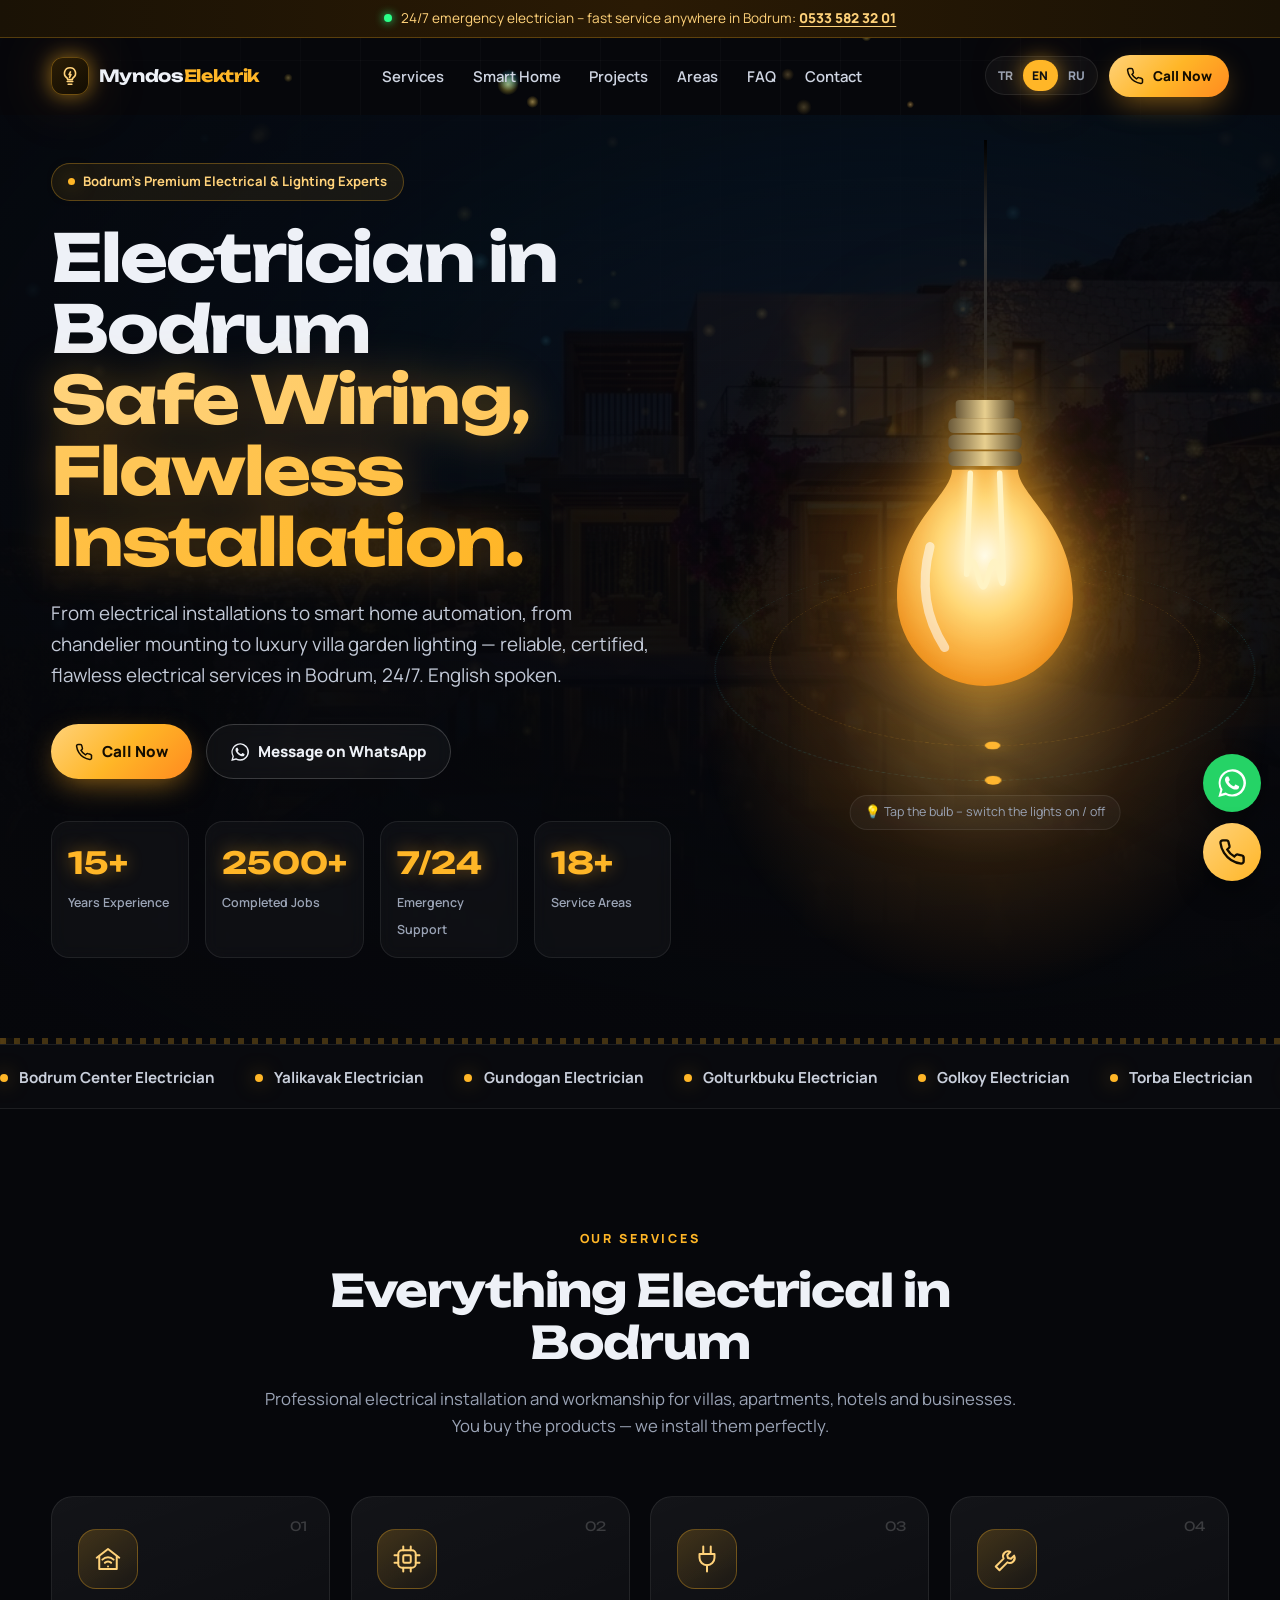
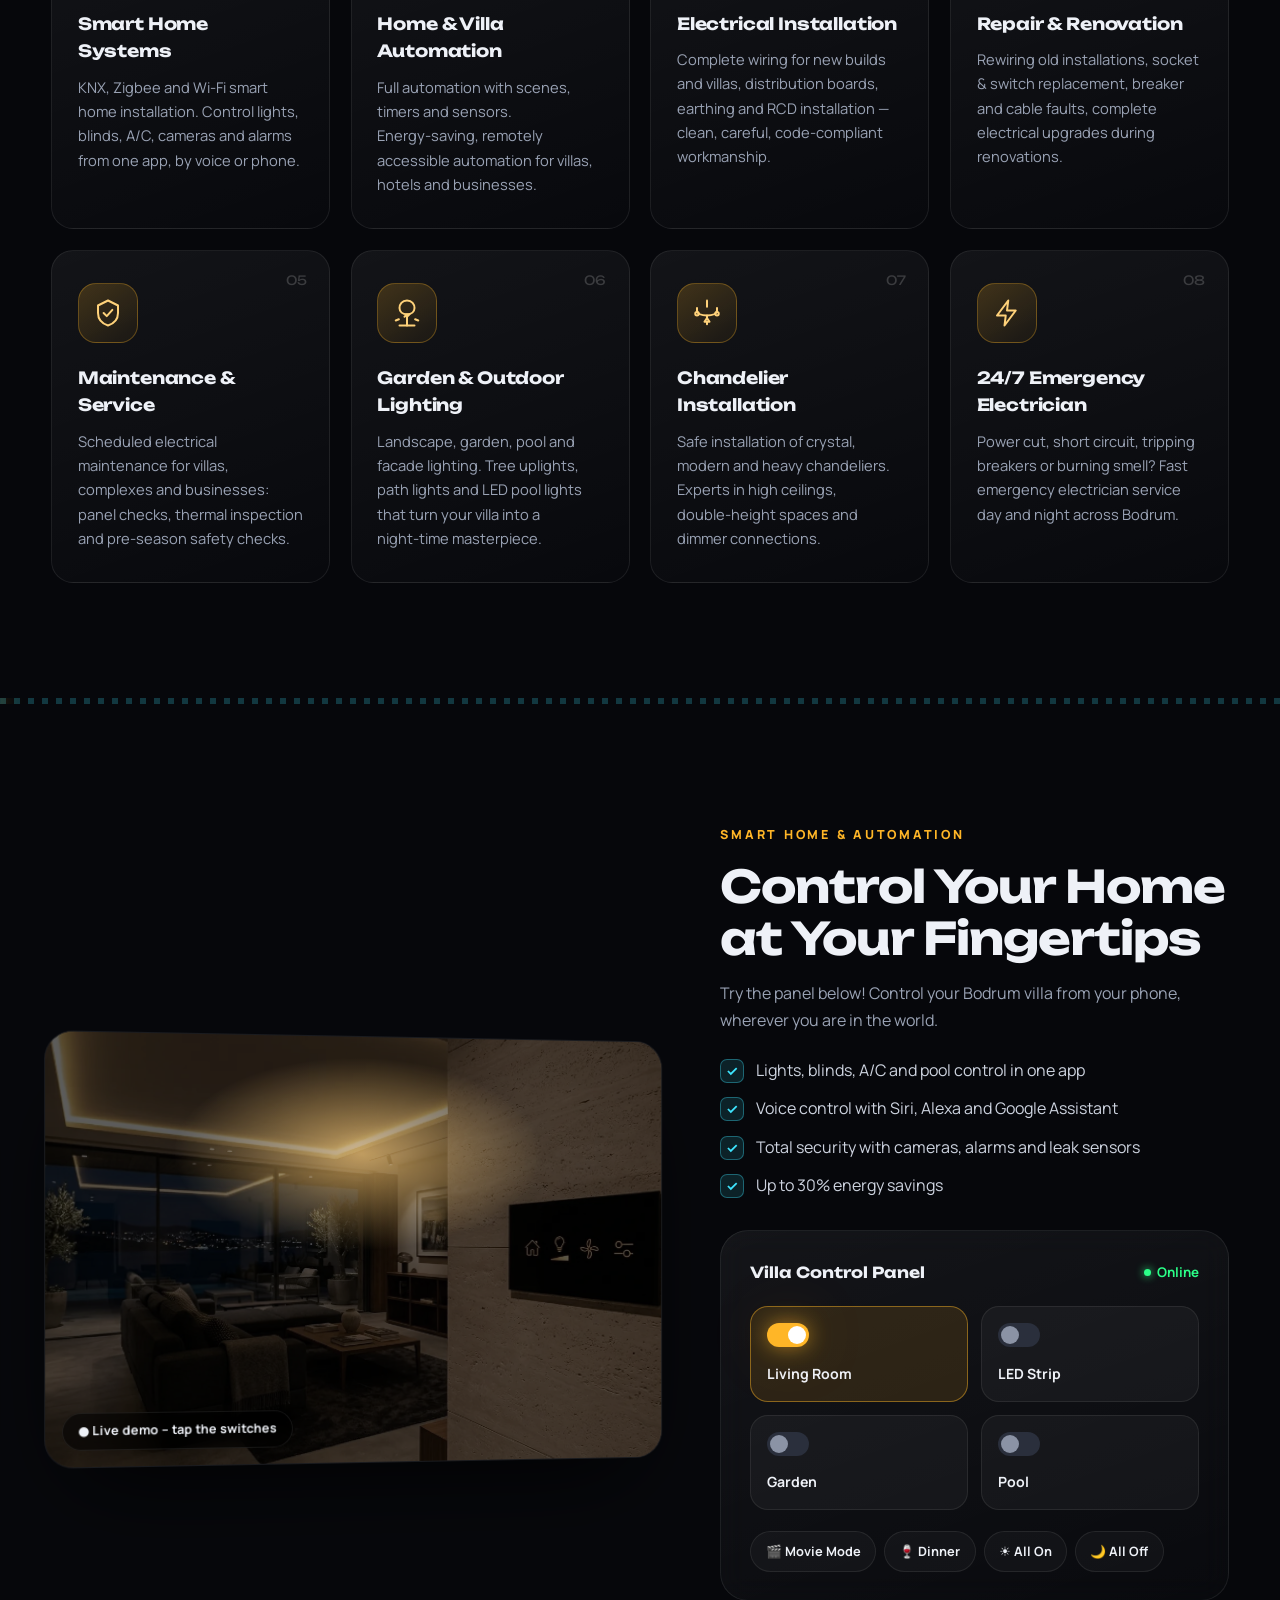
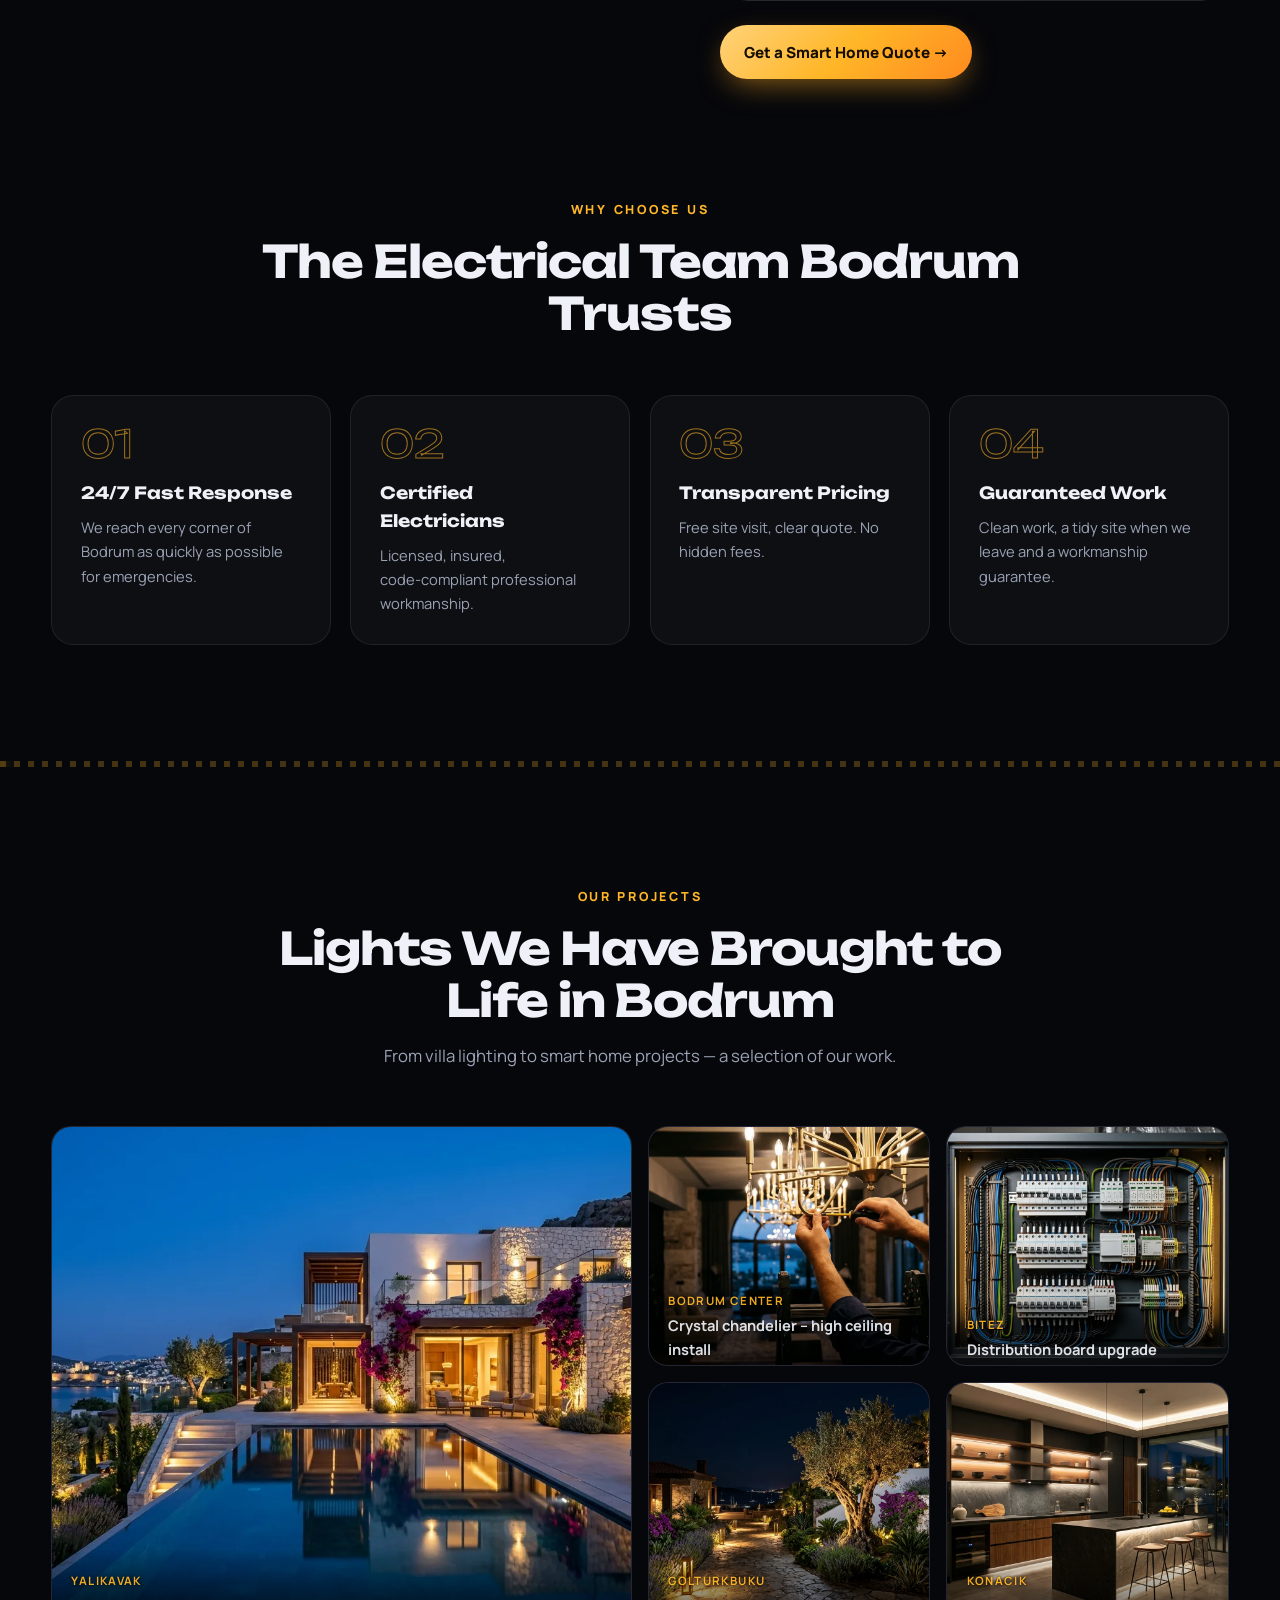
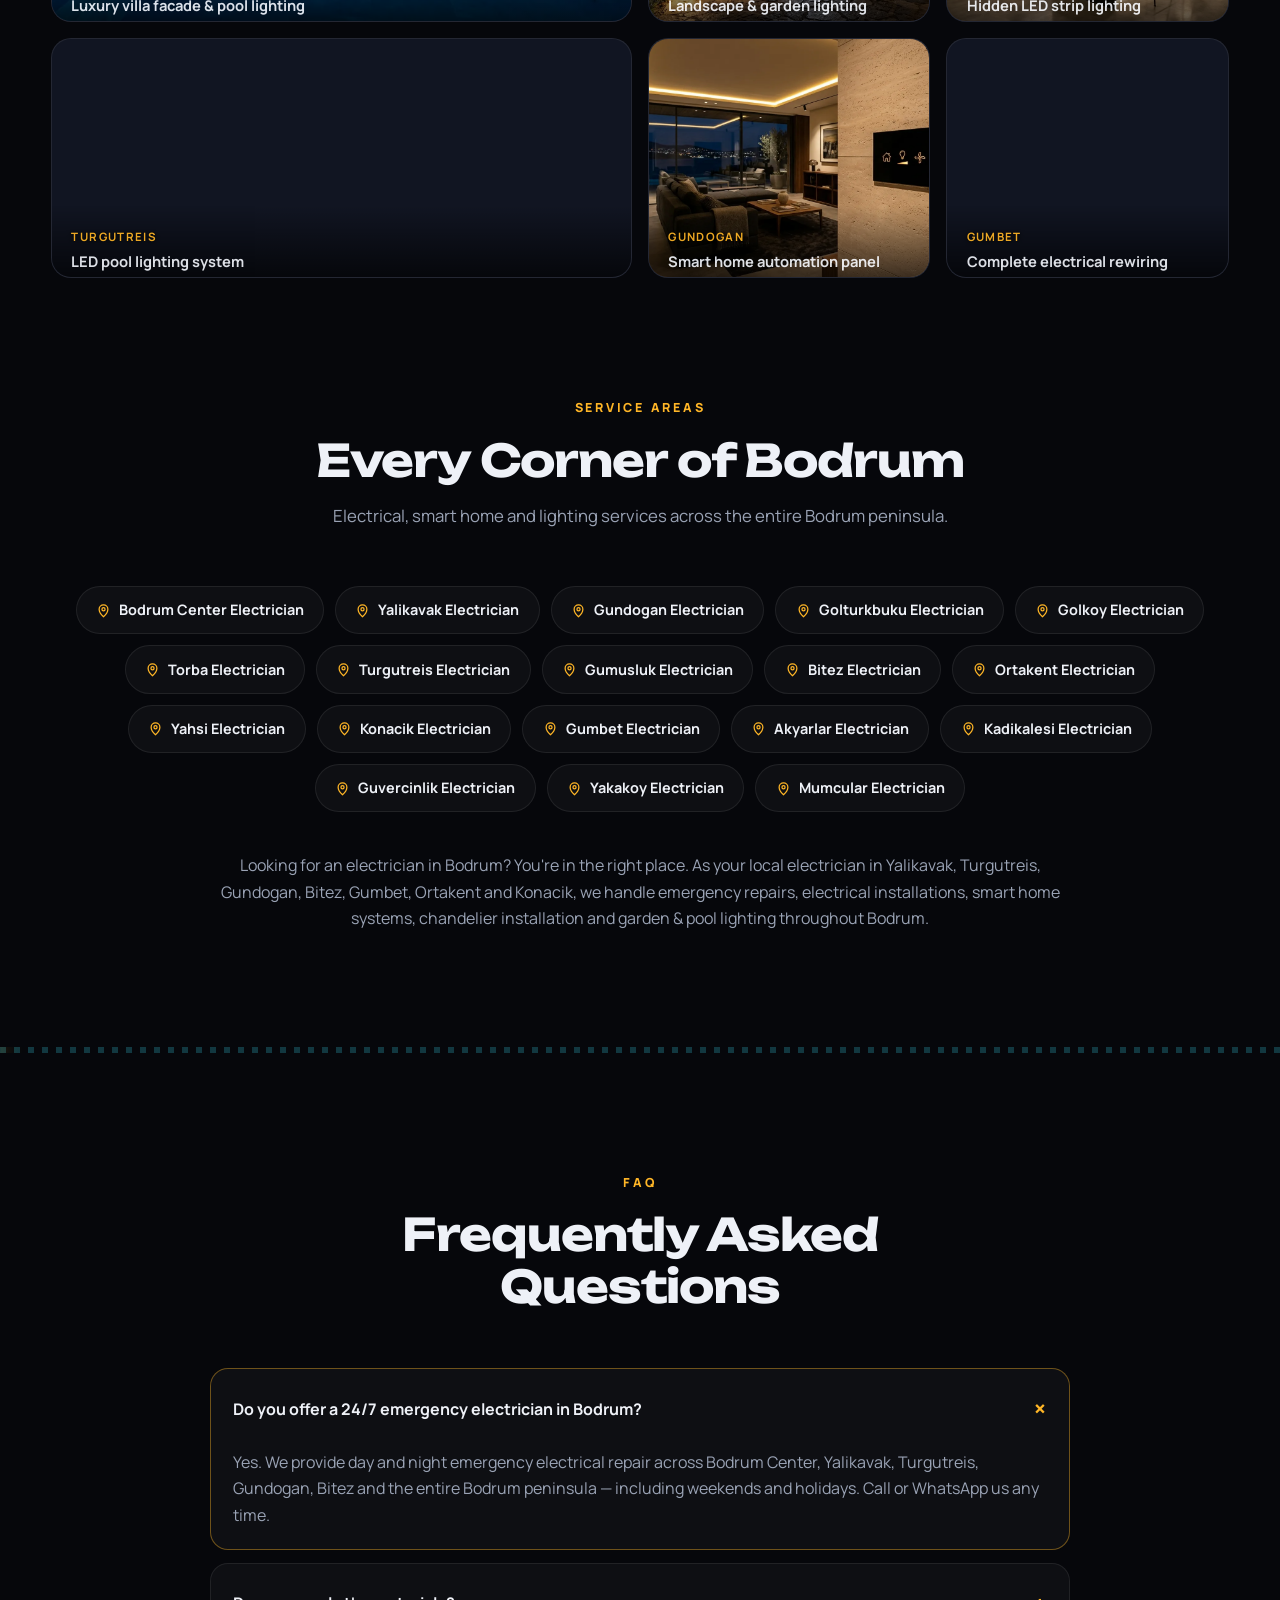
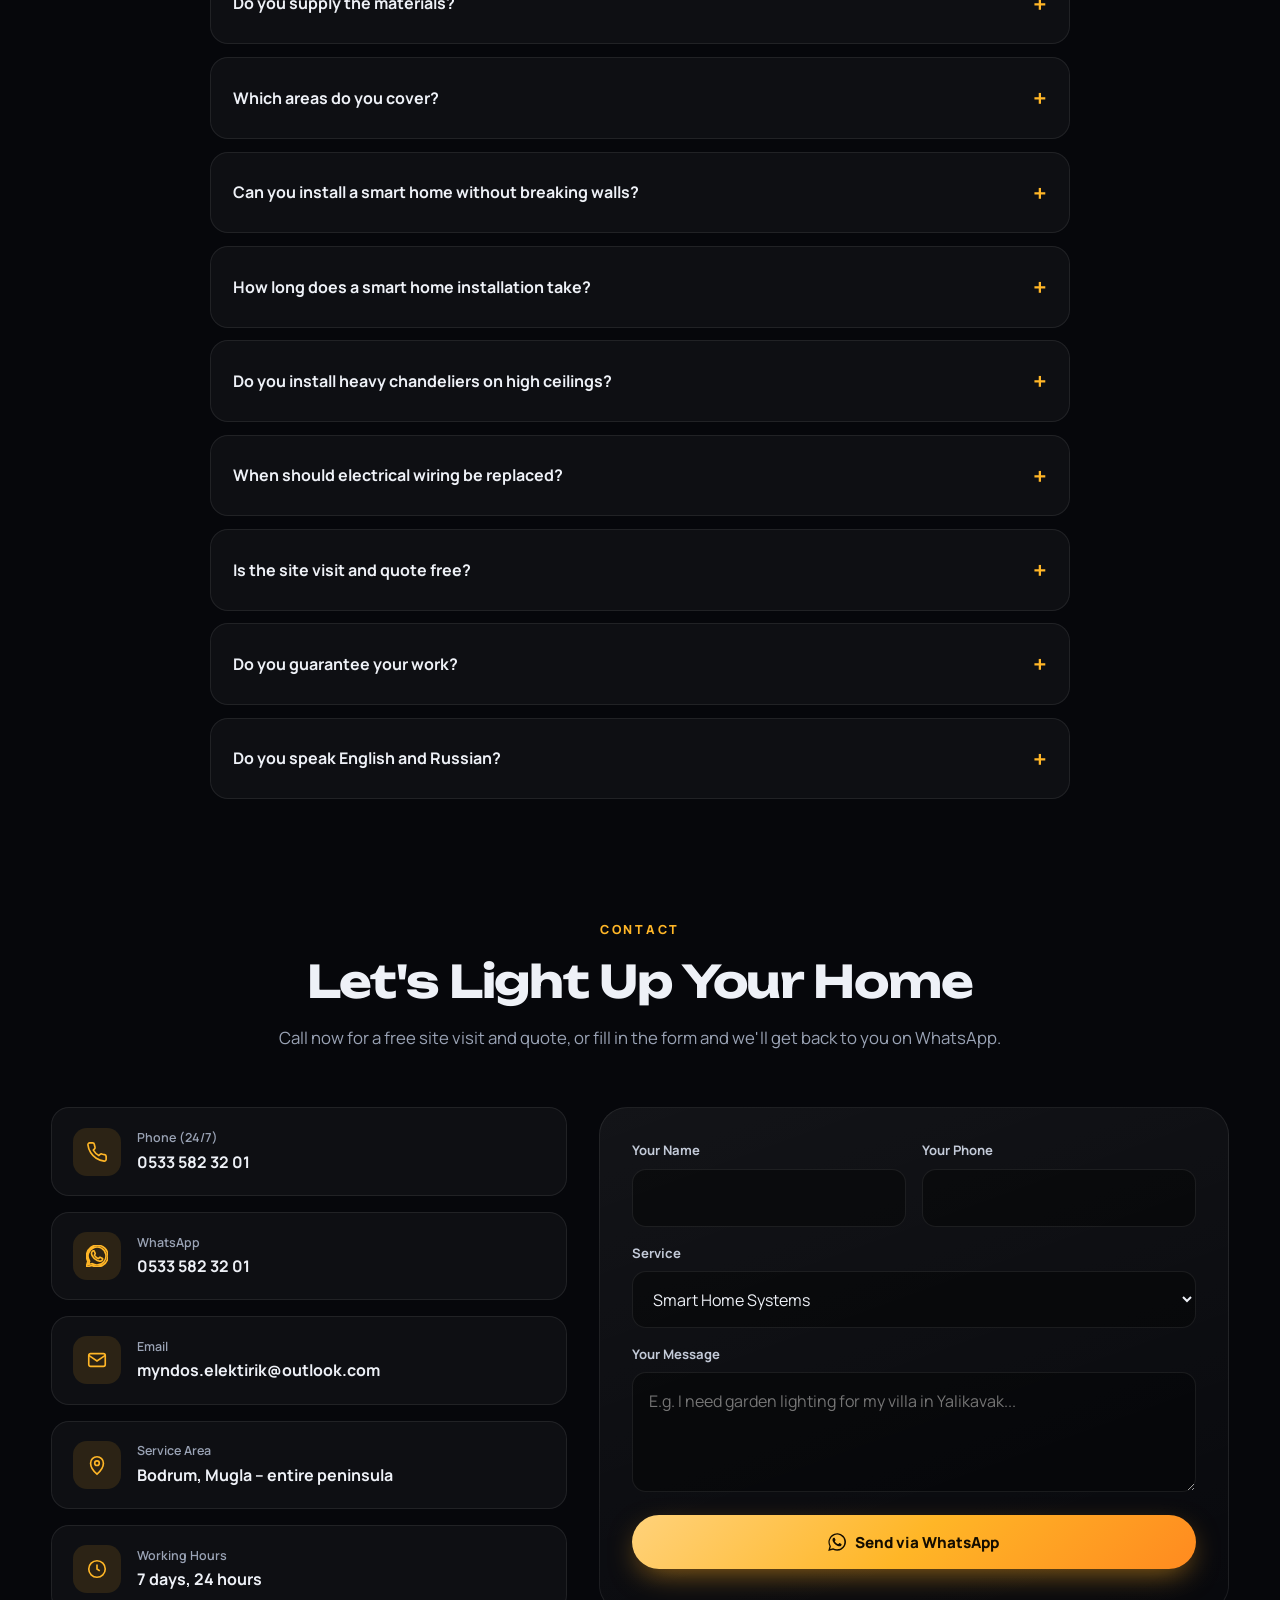
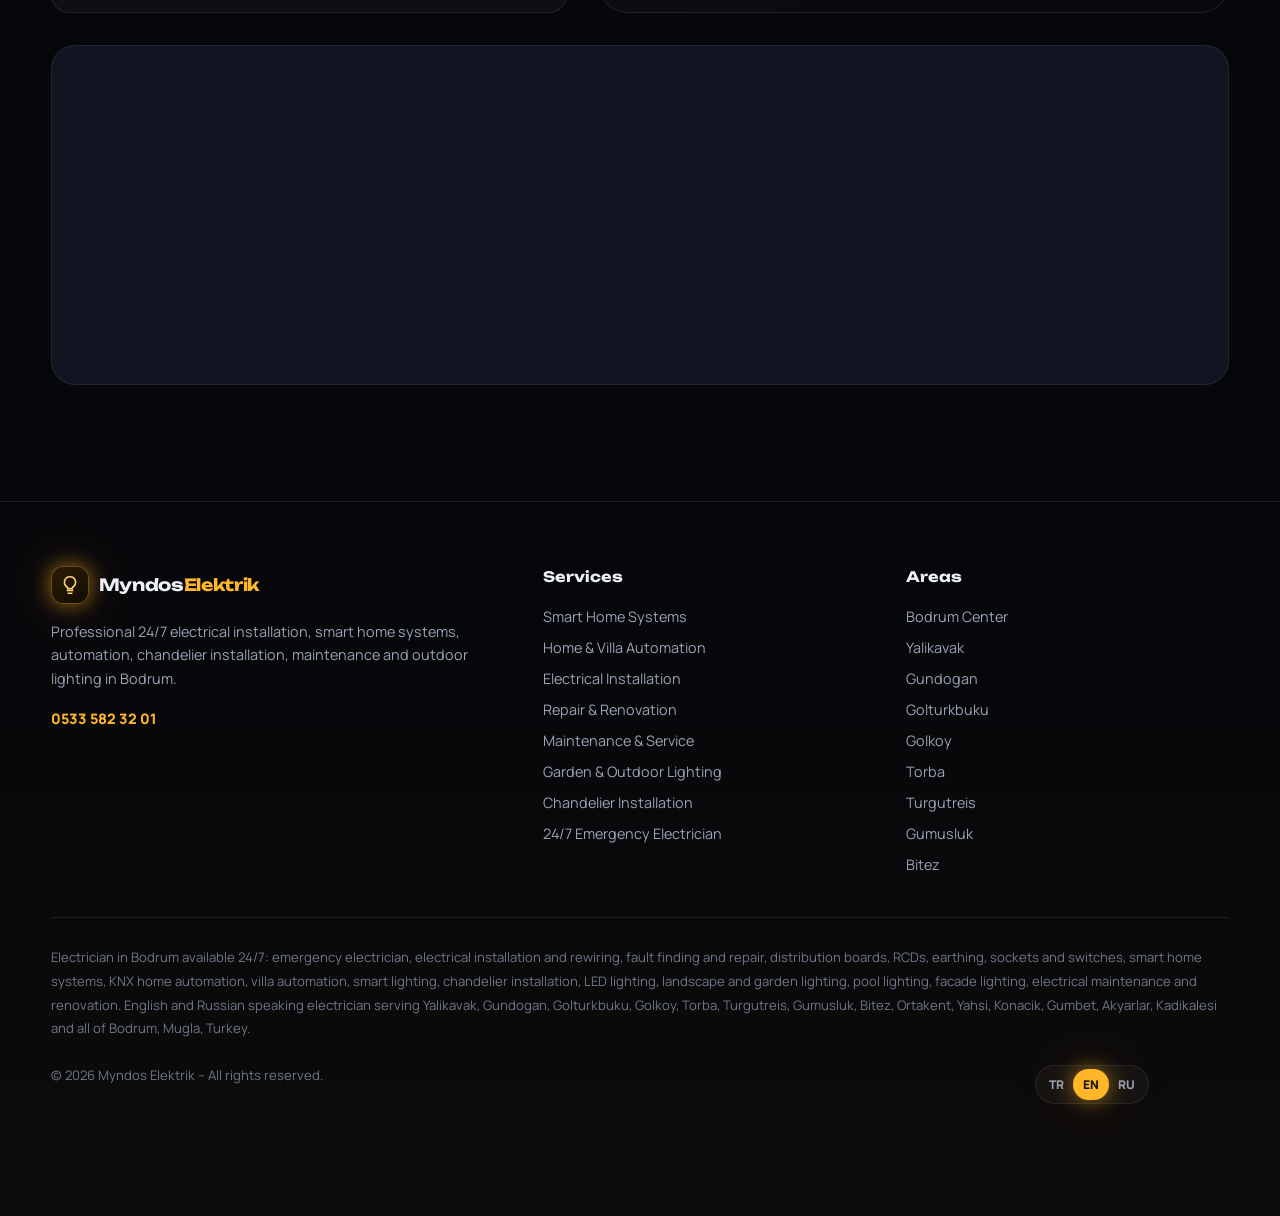
==== en/index.html @ 617b5981 "Add files via upload" ====
<!DOCTYPE html>
<html lang="en">
<head>
<meta charset="utf-8">
<meta name="viewport" content="width=device-width, initial-scale=1, viewport-fit=cover">
<title>Electrician in Bodrum | Myndos Elektrik – 24/7 Smart Home & Lighting</title>
<meta name="description" content="Myndos Elektrik – trusted electrician in Bodrum – 24/7 emergency repairs, electrical installation, smart home & automation, chandelier installation, garden and pool lighting. Yalikavak, Turgutreis, Gundogan & all Bodrum.">
<meta name="keywords" content="myndos elektrik, electrician bodrum, bodrum electrician, emergency electrician bodrum, 24/7 electrician bodrum, english speaking electrician bodrum, electrician yalikavak, electrician turgutreis, electrician gundogan, electrician bitez, electrician gumbet, electrician torba, electrician golturkbuku, smart home bodrum, home automation bodrum, villa automation turkey, KNX bodrum, chandelier installation bodrum, garden lighting bodrum, landscape lighting bodrum, pool lighting bodrum, led lighting bodrum, electrical installation bodrum, rewiring bodrum, electrical repair bodrum, villa electrician bodrum, electrician near me bodrum, electrician mugla turkey">
<meta name="author" content="Myndos Elektrik">
<meta name="robots" content="index, follow, max-image-preview:large, max-snippet:-1">
<link rel="canonical" href="https://myndoselektrik.pages.dev/en/">
<link rel="alternate" hreflang="tr" href="https://myndoselektrik.pages.dev/">
<link rel="alternate" hreflang="en" href="https://myndoselektrik.pages.dev/en/">
<link rel="alternate" hreflang="ru" href="https://myndoselektrik.pages.dev/ru/">
<link rel="alternate" hreflang="x-default" href="https://myndoselektrik.pages.dev/">
<!-- Local SEO -->
<meta name="geo.region" content="TR-48">
<meta name="geo.placename" content="Bodrum, Muğla">
<meta name="geo.position" content="37.0344;27.4305">
<meta name="ICBM" content="37.0344, 27.4305">
<!-- Open Graph / Social -->
<meta property="og:type" content="website">
<meta property="og:site_name" content="Myndos Elektrik">
<meta property="og:title" content="Electrician in Bodrum | Myndos Elektrik – 24/7 Smart Home & Lighting">
<meta property="og:description" content="Myndos Elektrik – trusted electrician in Bodrum – 24/7 emergency repairs, electrical installation, smart home & automation, chandelier installation, garden and pool lighting. Yalikavak, Turgutreis, Gundogan & all Bodrum.">
<meta property="og:url" content="https://myndoselektrik.pages.dev/en/">
<meta property="og:image" content="https://myndoselektrik.pages.dev/assets/img/og-image.jpg">
<meta property="og:image:width" content="1200">
<meta property="og:image:height" content="630">
<meta property="og:locale" content="en_GB">
<meta property="og:locale:alternate" content="tr_TR">
<meta property="og:locale:alternate" content="ru_RU">
<meta name="twitter:card" content="summary_large_image">
<meta name="twitter:title" content="Electrician in Bodrum | Myndos Elektrik – 24/7 Smart Home & Lighting">
<meta name="twitter:description" content="Myndos Elektrik – trusted electrician in Bodrum – 24/7 emergency repairs, electrical installation, smart home & automation, chandelier installation, garden and pool lighting. Yalikavak, Turgutreis, Gundogan & all Bodrum.">
<meta name="twitter:image" content="https://myndoselektrik.pages.dev/assets/img/og-image.jpg">
<!-- App / icons -->
<meta name="theme-color" content="#06070b">
<link rel="icon" href="../assets/img/favicon.svg" type="image/svg+xml">
<link rel="apple-touch-icon" href="../assets/img/favicon.svg">
<link rel="manifest" href="../site.webmanifest">
<!-- Performance -->
<link rel="preconnect" href="https://fonts.googleapis.com">
<link rel="preconnect" href="https://fonts.gstatic.com" crossorigin>
<link rel="preload" as="image" href="../assets/img/hero.webp" type="image/webp" fetchpriority="high">
<link href="https://fonts.googleapis.com/css2?family=Manrope:wght@400;500;600;700;800&family=Unbounded:wght@500;700&display=swap&subset=cyrillic,latin-ext" rel="stylesheet">
<link rel="stylesheet" href="../assets/css/style.css">
<script type="application/ld+json">{"@context": "https://schema.org", "@type": "Electrician", "@id": "https://myndoselektrik.pages.dev/#business", "name": "Myndos Elektrik", "description": "Myndos Elektrik – trusted electrician in Bodrum – 24/7 emergency repairs, electrical installation, smart home & automation, chandelier installation, garden and pool lighting. Yalikavak, Turgutreis, Gundogan & all Bodrum.", "url": "https://myndoselektrik.pages.dev/en/", "telephone": "+905335823201", "email": "myndos.elektirik@outlook.com", "image": ["https://myndoselektrik.pages.dev/assets/img/hero.jpg", "https://myndoselektrik.pages.dev/assets/img/chandelier.jpg", "https://myndoselektrik.pages.dev/assets/img/electrical-panel.jpg", "https://myndoselektrik.pages.dev/assets/img/garden-lighting.jpg"], "logo": "https://myndoselektrik.pages.dev/assets/img/favicon.svg", "priceRange": "₺₺", "address": {"@type": "PostalAddress", "addressLocality": "Bodrum", "addressRegion": "Muğla", "postalCode": "48400", "addressCountry": "TR"}, "geo": {"@type": "GeoCoordinates", "latitude": 37.0344, "longitude": 27.4305}, "areaServed": [{"@type": "Place", "name": "Bodrum Merkez, Bodrum"}, {"@type": "Place", "name": "Yalıkavak, Bodrum"}, {"@type": "Place", "name": "Gündoğan, Bodrum"}, {"@type": "Place", "name": "Göltürkbükü, Bodrum"}, {"@type": "Place", "name": "Gölköy, Bodrum"}, {"@type": "Place", "name": "Torba, Bodrum"}, {"@type": "Place", "name": "Turgutreis, Bodrum"}, {"@type": "Place", "name": "Gümüşlük, Bodrum"}, {"@type": "Place", "name": "Bitez, Bodrum"}, {"@type": "Place", "name": "Ortakent, Bodrum"}, {"@type": "Place", "name": "Yahşi, Bodrum"}, {"@type": "Place", "name": "Konacık, Bodrum"}, {"@type": "Place", "name": "Gümbet, Bodrum"}, {"@type": "Place", "name": "Akyarlar, Bodrum"}, {"@type": "Place", "name": "Kadıkalesi, Bodrum"}, {"@type": "Place", "name": "Güvercinlik, Bodrum"}, {"@type": "Place", "name": "Yakaköy, Bodrum"}, {"@type": "Place", "name": "Mumcular, Bodrum"}], "openingHoursSpecification": [{"@type": "OpeningHoursSpecification", "dayOfWeek": ["Monday", "Tuesday", "Wednesday", "Thursday", "Friday", "Saturday", "Sunday"], "opens": "00:00", "closes": "23:59"}], "knowsLanguage": ["tr", "en", "ru"], "hasOfferCatalog": {"@type": "OfferCatalog", "name": "Our Services", "itemListElement": [{"@type": "Offer", "itemOffered": {"@type": "Service", "name": "Smart Home Systems", "description": "KNX, Zigbee and Wi‑Fi smart home installation. Control lights, blinds, A/C, cameras and alarms from one app, by voice or phone.", "areaServed": "Bodrum"}}, {"@type": "Offer", "itemOffered": {"@type": "Service", "name": "Home & Villa Automation", "description": "Full automation with scenes, timers and sensors. Energy‑saving, remotely accessible automation for villas, hotels and businesses.", "areaServed": "Bodrum"}}, {"@type": "Offer", "itemOffered": {"@type": "Service", "name": "Electrical Installation", "description": "Complete wiring for new builds and villas, distribution boards, earthing and RCD installation — clean, careful, code‑compliant workmanship.", "areaServed": "Bodrum"}}, {"@type": "Offer", "itemOffered": {"@type": "Service", "name": "Repair & Renovation", "description": "Rewiring old installations, socket & switch replacement, breaker and cable faults, complete electrical upgrades during renovations.", "areaServed": "Bodrum"}}, {"@type": "Offer", "itemOffered": {"@type": "Service", "name": "Maintenance & Service", "description": "Scheduled electrical maintenance for villas, complexes and businesses: panel checks, thermal inspection and pre‑season safety checks.", "areaServed": "Bodrum"}}, {"@type": "Offer", "itemOffered": {"@type": "Service", "name": "Garden & Outdoor Lighting", "description": "Landscape, garden, pool and facade lighting. Tree uplights, path lights and LED pool lights that turn your villa into a night‑time masterpiece.", "areaServed": "Bodrum"}}, {"@type": "Offer", "itemOffered": {"@type": "Service", "name": "Chandelier Installation", "description": "Safe installation of crystal, modern and heavy chandeliers. Experts in high ceilings, double‑height spaces and dimmer connections.", "areaServed": "Bodrum"}}, {"@type": "Offer", "itemOffered": {"@type": "Service", "name": "24/7 Emergency Electrician", "description": "Power cut, short circuit, tripping breakers or burning smell? Fast emergency electrician service day and night across Bodrum.", "areaServed": "Bodrum"}}]}, "sameAs": ["https://www.instagram.com/", "https://maps.google.com/?q=Bodrum"]}</script>
<script type="application/ld+json">{"@context": "https://schema.org", "@type": "FAQPage", "mainEntity": [{"@type": "Question", "name": "Do you offer a 24/7 emergency electrician in Bodrum?", "acceptedAnswer": {"@type": "Answer", "text": "Yes. We provide day and night emergency electrical repair across Bodrum Center, Yalikavak, Turgutreis, Gundogan, Bitez and the entire Bodrum peninsula — including weekends and holidays. Call or WhatsApp us any time."}}, {"@type": "Question", "name": "Do you supply the materials?", "acceptedAnswer": {"@type": "Answer", "text": "No, we don't sell materials. You purchase the products (chandeliers, fixtures, smart home devices etc.) and we take care of the installation and wiring. We're happy to advise you for free on what to buy beforehand."}}, {"@type": "Question", "name": "Which areas do you cover?", "acceptedAnswer": {"@type": "Answer", "text": "We cover all of Bodrum including Bodrum Center, Yalikavak, Gundogan, Golturkbuku, Golkoy, Torba, Turgutreis, Gumusluk, Bitez, Ortakent, Yahsi, Konacik, Gumbet, Akyarlar, Kadikalesi, Guvercinlik, Yakakoy and Mumcular."}}, {"@type": "Question", "name": "Can you install a smart home without breaking walls?", "acceptedAnswer": {"@type": "Answer", "text": "Yes. Using wireless (Zigbee / Wi‑Fi) smart switches, sockets, blind motors and sensors we upgrade your home without touching the existing wiring. For new builds we recommend a wired KNX system."}}, {"@type": "Question", "name": "How long does a smart home installation take?", "acceptedAnswer": {"@type": "Answer", "text": "A wireless smart home setup for an apartment usually takes 1 day. Comprehensive villa automation projects are installed within 2–7 days."}}, {"@type": "Question", "name": "Do you install heavy chandeliers on high ceilings?", "acceptedAnswer": {"@type": "Answer", "text": "Yes. We safely mount crystal and heavy chandeliers with proper anchoring — using scaffolding when needed — up to 6–8 metres high, including dimmer and smart control connections."}}, {"@type": "Question", "name": "When should electrical wiring be replaced?", "acceptedAnswer": {"@type": "Answer", "text": "If breakers trip often, sockets get hot or smell burnt, the wiring is older than 20 years, or there is no RCD (residual current device), your installation should be inspected and renewed."}}, {"@type": "Question", "name": "Is the site visit and quote free?", "acceptedAnswer": {"@type": "Answer", "text": "Site visits and quotes are free for projects within Bodrum. For emergency repairs, the price is clearly stated before any work begins."}}, {"@type": "Question", "name": "Do you guarantee your work?", "acceptedAnswer": {"@type": "Answer", "text": "Yes. All our installation work and workmanship is guaranteed. We also offer after‑installation support and maintenance contracts."}}, {"@type": "Question", "name": "Do you speak English and Russian?", "acceptedAnswer": {"@type": "Answer", "text": "Yes. We work with many international villa owners and property managers in Bodrum and communicate in English and Russian, with quotes and invoices in your preferred language."}}]}</script>
<script type="application/ld+json">{"@context": "https://schema.org", "@type": "WebSite", "name": "Myndos Elektrik", "url": "https://myndoselektrik.pages.dev/en/", "inLanguage": "en"}</script>
</head>
<body>
<div id="loader" aria-hidden="true"><div class="loader-bulb"></div></div>
<canvas id="sparks" aria-hidden="true"></canvas>
<div class="bg-grid" aria-hidden="true"></div>

<div class="topbar"><div class="container"><i class="dot"></i><span>24/7 emergency electrician – fast service anywhere in Bodrum: <a href="tel:+905335823201">0533 582 32 01</a></span></div></div>

<header class="header">
  <nav class="container nav" aria-label="Main">
    <a href="#top" class="logo" aria-label="Myndos Elektrik">
      <span class="logo-icon"><svg viewBox="0 0 24 24" fill="none" stroke="#ffd27a" stroke-width="1.8" stroke-linecap="round" stroke-linejoin="round"><path d="M9 18h6M10 21h4"/><path d="M12 3a6 6 0 00-3.5 10.9c.6.5 1 1.2 1 2.1h5c0-.9.4-1.6 1-2.1A6 6 0 0012 3z"/><path d="M12.5 7.5L11 10.5h2l-1.5 3"/></svg></span>
      <span>Myndos<b>Elektrik</b></span>
    </a>
    <ul class="menu">
      <li><a href="#services">Services</a></li>
      <li><a href="#smart">Smart Home</a></li>
      <li><a href="#projects">Projects</a></li>
      <li><a href="#areas">Areas</a></li>
      <li><a href="#faq">FAQ</a></li>
      <li><a href="#contact">Contact</a></li>
    </ul>
    <div class="nav-right">
      <div class="lang" role="navigation" aria-label="Language"><a href="../" hreflang="tr" lang="tr" data-full="Türkçe">TR</a><a href="../en/" hreflang="en" lang="en" data-full="English" class=active aria-current=page>EN</a><a href="../ru/" hreflang="ru" lang="ru" data-full="Русский">RU</a></div>
      <a href="tel:+905335823201" class="btn btn-primary btn-sm nav-call"><svg viewBox="0 0 24 24" fill="none" stroke="currentColor" stroke-width="2" aria-hidden="true"><path d="M22 16.9v3a2 2 0 01-2.2 2 19.8 19.8 0 01-8.6-3.1 19.5 19.5 0 01-6-6A19.8 19.8 0 012.1 4.2 2 2 0 014.1 2h3a2 2 0 012 1.7c.1 1 .4 1.9.7 2.8a2 2 0 01-.5 2.1L8 9.9a16 16 0 006 6l1.3-1.3a2 2 0 012.1-.4c.9.3 1.8.6 2.8.7a2 2 0 011.7 2z"/></svg>Call Now</a>
      <button class="burger" aria-label="Menu" aria-expanded="false"><span></span><span></span><span></span></button>
    </div>
  </nav>
</header>

<main id="top">
  <!-- HERO -->
  <section class="hero">
    <div class="hero-bg"><picture><source srcset="../assets/img/hero.webp" type="image/webp"><img src="../assets/img/hero.jpg" alt="" fetchpriority="high" width="1376" height="768"></picture></div>
    <div class="container hero-grid">
      <div>
        <span class="badge"><i></i>Bodrum's Premium Electrical & Lighting Experts</span>
        <h1>Electrician in Bodrum<br><span class="glow-text">Safe Wiring, Flawless Installation.</span></h1>
        <p class="lead">From electrical installations to smart home automation, from chandelier mounting to luxury villa garden lighting — reliable, certified, flawless electrical services in Bodrum, 24/7. English spoken.</p>
        <div class="hero-cta">
          <a href="tel:+905335823201" class="btn btn-primary"><svg viewBox="0 0 24 24" fill="none" stroke="currentColor" stroke-width="2" aria-hidden="true"><path d="M22 16.9v3a2 2 0 01-2.2 2 19.8 19.8 0 01-8.6-3.1 19.5 19.5 0 01-6-6A19.8 19.8 0 012.1 4.2 2 2 0 014.1 2h3a2 2 0 012 1.7c.1 1 .4 1.9.7 2.8a2 2 0 01-.5 2.1L8 9.9a16 16 0 006 6l1.3-1.3a2 2 0 012.1-.4c.9.3 1.8.6 2.8.7a2 2 0 011.7 2z"/></svg>Call Now</a>
          <a href="https://wa.me/905335823201?text=Hello%2C%20I%20would%20like%20to%20use%20your%20electrical%20services.%20Could%20you%20give%20me%20some%20information%3F" target="_blank" rel="noopener" class="btn btn-ghost"><svg viewBox="0 0 24 24" fill="currentColor" aria-hidden="true"><path d="M17.5 14.4c-.3-.1-1.8-.9-2-1-.3-.1-.5-.1-.7.1-.2.3-.8 1-.9 1.2-.2.2-.3.2-.6.1-.3-.1-1.3-.5-2.4-1.5-.9-.8-1.5-1.8-1.7-2.1-.2-.3 0-.5.1-.6l.4-.5c.2-.2.2-.3.3-.5.1-.2 0-.4 0-.5l-.9-2.2c-.2-.6-.5-.5-.7-.5h-.6c-.2 0-.5.1-.8.4-.3.3-1 1-1 2.5s1.1 2.9 1.2 3.1c.1.2 2.1 3.2 5.1 4.5.7.3 1.3.5 1.7.6.7.2 1.4.2 1.9.1.6-.1 1.8-.7 2-1.4.2-.7.2-1.3.2-1.4-.1-.1-.3-.2-.6-.3zM12 21.8c-1.8 0-3.5-.5-5-1.4l-.4-.2-3.7 1 1-3.6-.2-.4A9.8 9.8 0 1112 21.8zM20.5 3.5A11.8 11.8 0 002 17.7L.3 24l6.4-1.7A11.8 11.8 0 0024 12c0-3.2-1.2-6.2-3.5-8.5z"/></svg>Message on WhatsApp</a>
        </div>
        <div class="stats reveal">
          <div class="stat"><strong data-count="15" data-suffix="+">0</strong><span>Years Experience</span></div>
          <div class="stat"><strong data-count="2500" data-suffix="+">0</strong><span>Completed Jobs</span></div>
          <div class="stat"><strong>7/24</strong><span>Emergency Support</span></div>
          <div class="stat"><strong data-count="18" data-suffix="+">0</strong><span>Service Areas</span></div>
        </div>
      </div>
      <div class="bulb-stage" aria-hidden="false">
        <div class="orbit"></div><div class="orbit o2"></div>
        <div class="bulb-halo"></div>
        <div class="bulb-swing" role="button" tabindex="0" aria-label="Tap the bulb – switch the lights on / off">
          <div class="cord"></div>
          <svg class="bulb-svg" viewBox="0 0 120 190" aria-hidden="true">
            <defs>
              <radialGradient id="glassGrad" cx="50%" cy="40%" r="60%">
                <stop offset="0%" stop-color="#fffbe8"/><stop offset="45%" stop-color="#ffd877"/><stop offset="100%" stop-color="#ff9a1f" stop-opacity=".85"/>
              </radialGradient>
              <linearGradient id="capGrad" x1="0" x2="1"><stop offset="0" stop-color="#6b5a3a"/><stop offset=".5" stop-color="#e8cf8f"/><stop offset="1" stop-color="#5a4a2c"/></linearGradient>
              <filter id="fglow" x="-50%" y="-50%" width="200%" height="200%"><feGaussianBlur stdDeviation="2.5" result="b"/><feMerge><feMergeNode in="b"/><feMergeNode in="SourceGraphic"/></feMerge></filter>
            </defs>
            <rect x="44" y="0" width="32" height="10" rx="2" fill="url(#capGrad)"/>
            <rect x="40" y="10" width="40" height="8" rx="3" fill="url(#capGrad)"/>
            <rect x="40" y="19" width="40" height="8" rx="3" fill="url(#capGrad)"/>
            <rect x="40" y="28" width="40" height="8" rx="3" fill="url(#capGrad)"/>
            <path class="bulb-glass" d="M42 38 h36 c0 14 30 30 30 70 a48 48 0 01-96 0 c0-40 30-56 30-70z"/>
            <path d="M30 80 q-8 30 8 55" stroke="#fff" stroke-opacity=".55" stroke-width="5" fill="none" stroke-linecap="round"/>
            <path class="filament" d="M52 40 L50 95 M68 40 L70 95 M50 95 q3 -14 6 0 q3 14 6 0 q3 -14 6 0 q2 10 2 0"/>
          </svg>
        </div>
        <div class="bulb-hint">💡 Tap the bulb – switch the lights on / off</div>
      </div>
    </div>
  </section>

  <div class="led-strip" aria-hidden="true"></div>
  <div class="ticker" aria-label="Service Areas"><div class="ticker-track"><span>Bodrum Center Electrician</span><span>Yalikavak Electrician</span><span>Gundogan Electrician</span><span>Golturkbuku Electrician</span><span>Golkoy Electrician</span><span>Torba Electrician</span><span>Turgutreis Electrician</span><span>Gumusluk Electrician</span><span>Bitez Electrician</span><span>Ortakent Electrician</span><span>Yahsi Electrician</span><span>Konacik Electrician</span><span>Gumbet Electrician</span><span>Akyarlar Electrician</span><span>Kadikalesi Electrician</span><span>Guvercinlik Electrician</span><span>Yakakoy Electrician</span><span>Mumcular Electrician</span><span aria-hidden="true">Bodrum Center Electrician</span><span aria-hidden="true">Yalikavak Electrician</span><span aria-hidden="true">Gundogan Electrician</span><span aria-hidden="true">Golturkbuku Electrician</span><span aria-hidden="true">Golkoy Electrician</span><span aria-hidden="true">Torba Electrician</span><span aria-hidden="true">Turgutreis Electrician</span><span aria-hidden="true">Gumusluk Electrician</span><span aria-hidden="true">Bitez Electrician</span><span aria-hidden="true">Ortakent Electrician</span><span aria-hidden="true">Yahsi Electrician</span><span aria-hidden="true">Konacik Electrician</span><span aria-hidden="true">Gumbet Electrician</span><span aria-hidden="true">Akyarlar Electrician</span><span aria-hidden="true">Kadikalesi Electrician</span><span aria-hidden="true">Guvercinlik Electrician</span><span aria-hidden="true">Yakakoy Electrician</span><span aria-hidden="true">Mumcular Electrician</span></div></div>

  <!-- SERVICES -->
  <section id="services">
    <div class="container">
      <div class="sec-head reveal">
        <span class="kicker">Our Services</span>
        <h2>Everything Electrical in Bodrum</h2>
        <p>Professional electrical installation and workmanship for villas, apartments, hotels and businesses. You buy the products — we install them perfectly.</p>
      </div>
      <div class="services"><article class="card tilt reveal d0"><span class="num">01</span><div class="ico"><svg viewBox="0 0 24 24" aria-hidden="true"><path d="M3 11l9-7 9 7"/><path d="M5 10v10h14V10"/><path d="M9.5 15a3.5 3.5 0 015 0"/><path d="M7.5 12.5a6.5 6.5 0 019 0"/><path d="M12 18h.01"/></svg></div><h3>Smart Home Systems</h3><p>KNX, Zigbee and Wi‑Fi smart home installation. Control lights, blinds, A/C, cameras and alarms from one app, by voice or phone.</p></article><article class="card tilt reveal d1"><span class="num">02</span><div class="ico"><svg viewBox="0 0 24 24" aria-hidden="true"><rect x="5" y="5" width="14" height="14" rx="3"/><rect x="9" y="9" width="6" height="6" rx="1"/><path d="M9 2v3M15 2v3M9 19v3M15 19v3M2 9h3M2 15h3M19 9h3M19 15h3"/></svg></div><h3>Home & Villa Automation</h3><p>Full automation with scenes, timers and sensors. Energy‑saving, remotely accessible automation for villas, hotels and businesses.</p></article><article class="card tilt reveal d2"><span class="num">03</span><div class="ico"><svg viewBox="0 0 24 24" aria-hidden="true"><path d="M9 2v6M15 2v6"/><path d="M6 8h12v3a6 6 0 01-12 0z"/><path d="M12 17v5"/></svg></div><h3>Electrical Installation</h3><p>Complete wiring for new builds and villas, distribution boards, earthing and RCD installation — clean, careful, code‑compliant workmanship.</p></article><article class="card tilt reveal d3"><span class="num">04</span><div class="ico"><svg viewBox="0 0 24 24" aria-hidden="true"><path d="M14.7 6.3a4 4 0 00-5.4 5.4L3 18l3 3 6.3-6.3a4 4 0 005.4-5.4l-2.5 2.5-2.4-.6-.6-2.4z"/></svg></div><h3>Repair & Renovation</h3><p>Rewiring old installations, socket & switch replacement, breaker and cable faults, complete electrical upgrades during renovations.</p></article><article class="card tilt reveal d0"><span class="num">05</span><div class="ico"><svg viewBox="0 0 24 24" aria-hidden="true"><path d="M12 2l8 4v6c0 5-3.5 8.5-8 10-4.5-1.5-8-5-8-10V6z"/><path d="M8.5 12l2.5 2.5 4.5-5"/></svg></div><h3>Maintenance & Service</h3><p>Scheduled electrical maintenance for villas, complexes and businesses: panel checks, thermal inspection and pre‑season safety checks.</p></article><article class="card tilt reveal d1"><span class="num">06</span><div class="ico"><svg viewBox="0 0 24 24" aria-hidden="true"><path d="M12 22v-7"/><path d="M12 2C8 2 6 5 6 8c0 3 2.5 5 6 5s6-2 6-5c0-3-2-6-6-6z"/><path d="M6 22h12"/><path d="M3 18l2.5-1M21 18l-2.5-1M12 13l-2 2M12 15l2-2"/></svg></div><h3>Garden & Outdoor Lighting</h3><p>Landscape, garden, pool and facade lighting. Tree uplights, path lights and LED pool lights that turn your villa into a night‑time masterpiece.</p></article><article class="card tilt reveal d2"><span class="num">07</span><div class="ico"><svg viewBox="0 0 24 24" aria-hidden="true"><path d="M12 2v5"/><path d="M4 10c0 2.5 3.5 4 8 4s8-1.5 8-4"/><path d="M4 10V8m16 2V8M12 14v2"/><circle cx="4" cy="12.5" r="1.4"/><circle cx="20" cy="12.5" r="1.4"/><path d="M12 16l-2 3h4z"/><path d="M12 19v2"/></svg></div><h3>Chandelier Installation</h3><p>Safe installation of crystal, modern and heavy chandeliers. Experts in high ceilings, double‑height spaces and dimmer connections.</p></article><article class="card tilt reveal d3"><span class="num">08</span><div class="ico"><svg viewBox="0 0 24 24" aria-hidden="true"><path d="M13 2L4 14h7l-1 8 9-12h-7z"/></svg></div><h3>24/7 Emergency Electrician</h3><p>Power cut, short circuit, tripping breakers or burning smell? Fast emergency electrician service day and night across Bodrum.</p></article></div>
    </div>
  </section>

  <div class="led-strip cyan" aria-hidden="true"></div>

  <!-- SMART HOME -->
  <section id="smart">
    <div class="container smart">
      <div class="reveal">
        <div class="room on-living">
          <picture><source srcset="../assets/img/smart-home.webp" type="image/webp"><img src="../assets/img/smart-home.jpg" alt="Smart Home & Automation – Bodrum villa" loading="lazy" width="1376" height="768"></picture>
          <div class="shade"></div>
          <div class="zone z-led"></div><div class="zone z-living"></div><div class="zone z-garden"></div><div class="zone z-pool"></div>
          <span class="room-tag">● Live demo – tap the switches</span>
        </div>
      </div>
      <div class="reveal d2">
        <span class="kicker">Smart Home & Automation</span>
        <h2 class="h2">Control Your Home at Your Fingertips</h2>
        <p style="color:var(--muted)">Try the panel below! Control your Bodrum villa from your phone, wherever you are in the world.</p>
        <ul class="checklist"><li>Lights, blinds, A/C and pool control in one app</li><li>Voice control with Siri, Alexa and Google Assistant</li><li>Total security with cameras, alarms and leak sensors</li><li>Up to 30% energy savings</li></ul>
        <div class="panel">
          <div class="panel-top"><b>Villa Control Panel</b><small>Online</small></div>
          <div class="toggles">
            <button class="tgl" data-zone="living" aria-pressed="true"><i class="sw"></i><span>Living Room</span></button>
            <button class="tgl" data-zone="led" aria-pressed="false"><i class="sw"></i><span>LED Strip</span></button>
            <button class="tgl" data-zone="garden" aria-pressed="false"><i class="sw"></i><span>Garden</span></button>
            <button class="tgl" data-zone="pool" aria-pressed="false"><i class="sw"></i><span>Pool</span></button>
          </div>
          <div class="scenes">
            <button data-scene="movie">🎬 Movie Mode</button><button data-scene="dinner">🍷 Dinner</button><button data-scene="all">☀️ All On</button><button data-scene="off">🌙 All Off</button>
          </div>
        </div>
        <a href="#contact" class="btn btn-primary" style="margin-top:1.5rem">Get a Smart Home Quote →</a>
      </div>
    </div>
  </section>

  <!-- WHY -->
  <section id="why" style="padding-top:0">
    <div class="container">
      <div class="sec-head reveal"><span class="kicker">Why Choose Us</span><h2>The Electrical Team Bodrum Trusts</h2></div>
      <div class="why">
        <div class="item reveal"><span class="big">01</span><h3>24/7 Fast Response</h3><p>We reach every corner of Bodrum as quickly as possible for emergencies.</p></div>
        <div class="item reveal d1"><span class="big">02</span><h3>Certified Electricians</h3><p>Licensed, insured, code‑compliant professional workmanship.</p></div>
        <div class="item reveal d2"><span class="big">03</span><h3>Transparent Pricing</h3><p>Free site visit, clear quote. No hidden fees.</p></div>
        <div class="item reveal d3"><span class="big">04</span><h3>Guaranteed Work</h3><p>Clean work, a tidy site when we leave and a workmanship guarantee.</p></div>
      </div>
    </div>
  </section>

  <div class="led-strip" aria-hidden="true"></div>

  <!-- GALLERY -->
  <section id="projects">
    <div class="container">
      <div class="sec-head reveal"><span class="kicker">Our Projects</span><h2>Lights We Have Brought to Life in Bodrum</h2><p>From villa lighting to smart home projects — a selection of our work.</p></div>
      <div class="gallery"><figure class="g-item reveal"><picture><source srcset="../assets/img/hero.webp" type="image/webp"><img src="../assets/img/hero.jpg" alt="Luxury villa facade & pool lighting – Yalikavak, Bodrum" loading="lazy" decoding="async" width="1376" height="768"></picture><figcaption><small>Yalikavak</small>Luxury villa facade & pool lighting</figcaption></figure><figure class="g-item reveal"><picture><source srcset="../assets/img/chandelier.webp" type="image/webp"><img src="../assets/img/chandelier.jpg" alt="Crystal chandelier – high ceiling install – Bodrum Center, Bodrum" loading="lazy" decoding="async" width="1376" height="768"></picture><figcaption><small>Bodrum Center</small>Crystal chandelier – high ceiling install</figcaption></figure><figure class="g-item reveal"><picture><source srcset="../assets/img/electrical-panel.webp" type="image/webp"><img src="../assets/img/electrical-panel.jpg" alt="Distribution board upgrade – Bitez, Bodrum" loading="lazy" decoding="async" width="1376" height="768"></picture><figcaption><small>Bitez</small>Distribution board upgrade</figcaption></figure><figure class="g-item reveal"><picture><source srcset="../assets/img/garden-lighting.webp" type="image/webp"><img src="../assets/img/garden-lighting.jpg" alt="Landscape & garden lighting – Golturkbuku, Bodrum" loading="lazy" decoding="async" width="1376" height="768"></picture><figcaption><small>Golturkbuku</small>Landscape & garden lighting</figcaption></figure><figure class="g-item reveal"><picture><source srcset="../assets/img/led-lighting.webp" type="image/webp"><img src="../assets/img/led-lighting.jpg" alt="Hidden LED strip lighting – Konacik, Bodrum" loading="lazy" decoding="async" width="1376" height="768"></picture><figcaption><small>Konacik</small>Hidden LED strip lighting</figcaption></figure><figure class="g-item reveal"><picture><source srcset="../assets/img/pool-lighting.webp" type="image/webp"><img src="../assets/img/pool-lighting.jpg" alt="LED pool lighting system – Turgutreis, Bodrum" loading="lazy" decoding="async" width="1376" height="768"></picture><figcaption><small>Turgutreis</small>LED pool lighting system</figcaption></figure><figure class="g-item reveal"><picture><source srcset="../assets/img/smart-home.webp" type="image/webp"><img src="../assets/img/smart-home.jpg" alt="Smart home automation panel – Gundogan, Bodrum" loading="lazy" decoding="async" width="1376" height="768"></picture><figcaption><small>Gundogan</small>Smart home automation panel</figcaption></figure><figure class="g-item reveal"><picture><source srcset="../assets/img/renovation.webp" type="image/webp"><img src="../assets/img/renovation.jpg" alt="Complete electrical rewiring – Gumbet, Bodrum" loading="lazy" decoding="async" width="1376" height="768"></picture><figcaption><small>Gumbet</small>Complete electrical rewiring</figcaption></figure></div>
    </div>
  </section>

  <!-- AREAS -->
  <section id="areas" style="padding-top:0">
    <div class="container">
      <div class="sec-head reveal"><span class="kicker">Service Areas</span><h2>Every Corner of Bodrum</h2><p>Electrical, smart home and lighting services across the entire Bodrum peninsula.</p></div>
      <div class="areas reveal"><span class="area"><svg viewBox="0 0 24 24" aria-hidden="true"><path d="M12 22s7-6.2 7-12a7 7 0 10-14 0c0 5.8 7 12 7 12z"/><circle cx="12" cy="10" r="2.5"/></svg>Bodrum Center Electrician</span><span class="area"><svg viewBox="0 0 24 24" aria-hidden="true"><path d="M12 22s7-6.2 7-12a7 7 0 10-14 0c0 5.8 7 12 7 12z"/><circle cx="12" cy="10" r="2.5"/></svg>Yalikavak Electrician</span><span class="area"><svg viewBox="0 0 24 24" aria-hidden="true"><path d="M12 22s7-6.2 7-12a7 7 0 10-14 0c0 5.8 7 12 7 12z"/><circle cx="12" cy="10" r="2.5"/></svg>Gundogan Electrician</span><span class="area"><svg viewBox="0 0 24 24" aria-hidden="true"><path d="M12 22s7-6.2 7-12a7 7 0 10-14 0c0 5.8 7 12 7 12z"/><circle cx="12" cy="10" r="2.5"/></svg>Golturkbuku Electrician</span><span class="area"><svg viewBox="0 0 24 24" aria-hidden="true"><path d="M12 22s7-6.2 7-12a7 7 0 10-14 0c0 5.8 7 12 7 12z"/><circle cx="12" cy="10" r="2.5"/></svg>Golkoy Electrician</span><span class="area"><svg viewBox="0 0 24 24" aria-hidden="true"><path d="M12 22s7-6.2 7-12a7 7 0 10-14 0c0 5.8 7 12 7 12z"/><circle cx="12" cy="10" r="2.5"/></svg>Torba Electrician</span><span class="area"><svg viewBox="0 0 24 24" aria-hidden="true"><path d="M12 22s7-6.2 7-12a7 7 0 10-14 0c0 5.8 7 12 7 12z"/><circle cx="12" cy="10" r="2.5"/></svg>Turgutreis Electrician</span><span class="area"><svg viewBox="0 0 24 24" aria-hidden="true"><path d="M12 22s7-6.2 7-12a7 7 0 10-14 0c0 5.8 7 12 7 12z"/><circle cx="12" cy="10" r="2.5"/></svg>Gumusluk Electrician</span><span class="area"><svg viewBox="0 0 24 24" aria-hidden="true"><path d="M12 22s7-6.2 7-12a7 7 0 10-14 0c0 5.8 7 12 7 12z"/><circle cx="12" cy="10" r="2.5"/></svg>Bitez Electrician</span><span class="area"><svg viewBox="0 0 24 24" aria-hidden="true"><path d="M12 22s7-6.2 7-12a7 7 0 10-14 0c0 5.8 7 12 7 12z"/><circle cx="12" cy="10" r="2.5"/></svg>Ortakent Electrician</span><span class="area"><svg viewBox="0 0 24 24" aria-hidden="true"><path d="M12 22s7-6.2 7-12a7 7 0 10-14 0c0 5.8 7 12 7 12z"/><circle cx="12" cy="10" r="2.5"/></svg>Yahsi Electrician</span><span class="area"><svg viewBox="0 0 24 24" aria-hidden="true"><path d="M12 22s7-6.2 7-12a7 7 0 10-14 0c0 5.8 7 12 7 12z"/><circle cx="12" cy="10" r="2.5"/></svg>Konacik Electrician</span><span class="area"><svg viewBox="0 0 24 24" aria-hidden="true"><path d="M12 22s7-6.2 7-12a7 7 0 10-14 0c0 5.8 7 12 7 12z"/><circle cx="12" cy="10" r="2.5"/></svg>Gumbet Electrician</span><span class="area"><svg viewBox="0 0 24 24" aria-hidden="true"><path d="M12 22s7-6.2 7-12a7 7 0 10-14 0c0 5.8 7 12 7 12z"/><circle cx="12" cy="10" r="2.5"/></svg>Akyarlar Electrician</span><span class="area"><svg viewBox="0 0 24 24" aria-hidden="true"><path d="M12 22s7-6.2 7-12a7 7 0 10-14 0c0 5.8 7 12 7 12z"/><circle cx="12" cy="10" r="2.5"/></svg>Kadikalesi Electrician</span><span class="area"><svg viewBox="0 0 24 24" aria-hidden="true"><path d="M12 22s7-6.2 7-12a7 7 0 10-14 0c0 5.8 7 12 7 12z"/><circle cx="12" cy="10" r="2.5"/></svg>Guvercinlik Electrician</span><span class="area"><svg viewBox="0 0 24 24" aria-hidden="true"><path d="M12 22s7-6.2 7-12a7 7 0 10-14 0c0 5.8 7 12 7 12z"/><circle cx="12" cy="10" r="2.5"/></svg>Yakakoy Electrician</span><span class="area"><svg viewBox="0 0 24 24" aria-hidden="true"><path d="M12 22s7-6.2 7-12a7 7 0 10-14 0c0 5.8 7 12 7 12z"/><circle cx="12" cy="10" r="2.5"/></svg>Mumcular Electrician</span></div>
      <p class="area-text reveal">Looking for an electrician in Bodrum? You're in the right place. As your local electrician in Yalikavak, Turgutreis, Gundogan, Bitez, Gumbet, Ortakent and Konacik, we handle emergency repairs, electrical installations, smart home systems, chandelier installation and garden & pool lighting throughout Bodrum.</p>
    </div>
  </section>

  <div class="led-strip cyan" aria-hidden="true"></div>

  <!-- FAQ -->
  <section id="faq">
    <div class="container">
      <div class="sec-head reveal"><span class="kicker">FAQ</span><h2>Frequently Asked Questions</h2></div>
      <div class="faq"><details class="reveal" open><summary>Do you offer a 24/7 emergency electrician in Bodrum?</summary><p>Yes. We provide day and night emergency electrical repair across Bodrum Center, Yalikavak, Turgutreis, Gundogan, Bitez and the entire Bodrum peninsula — including weekends and holidays. Call or WhatsApp us any time.</p></details><details class="reveal"><summary>Do you supply the materials?</summary><p>No, we don't sell materials. You purchase the products (chandeliers, fixtures, smart home devices etc.) and we take care of the installation and wiring. We're happy to advise you for free on what to buy beforehand.</p></details><details class="reveal"><summary>Which areas do you cover?</summary><p>We cover all of Bodrum including Bodrum Center, Yalikavak, Gundogan, Golturkbuku, Golkoy, Torba, Turgutreis, Gumusluk, Bitez, Ortakent, Yahsi, Konacik, Gumbet, Akyarlar, Kadikalesi, Guvercinlik, Yakakoy and Mumcular.</p></details><details class="reveal"><summary>Can you install a smart home without breaking walls?</summary><p>Yes. Using wireless (Zigbee / Wi‑Fi) smart switches, sockets, blind motors and sensors we upgrade your home without touching the existing wiring. For new builds we recommend a wired KNX system.</p></details><details class="reveal"><summary>How long does a smart home installation take?</summary><p>A wireless smart home setup for an apartment usually takes 1 day. Comprehensive villa automation projects are installed within 2–7 days.</p></details><details class="reveal"><summary>Do you install heavy chandeliers on high ceilings?</summary><p>Yes. We safely mount crystal and heavy chandeliers with proper anchoring — using scaffolding when needed — up to 6–8 metres high, including dimmer and smart control connections.</p></details><details class="reveal"><summary>When should electrical wiring be replaced?</summary><p>If breakers trip often, sockets get hot or smell burnt, the wiring is older than 20 years, or there is no RCD (residual current device), your installation should be inspected and renewed.</p></details><details class="reveal"><summary>Is the site visit and quote free?</summary><p>Site visits and quotes are free for projects within Bodrum. For emergency repairs, the price is clearly stated before any work begins.</p></details><details class="reveal"><summary>Do you guarantee your work?</summary><p>Yes. All our installation work and workmanship is guaranteed. We also offer after‑installation support and maintenance contracts.</p></details><details class="reveal"><summary>Do you speak English and Russian?</summary><p>Yes. We work with many international villa owners and property managers in Bodrum and communicate in English and Russian, with quotes and invoices in your preferred language.</p></details></div>
    </div>
  </section>

  <!-- CONTACT -->
  <section id="contact" style="padding-top:0">
    <div class="container">
      <div class="sec-head reveal"><span class="kicker">Contact</span><h2>Let's Light Up Your Home</h2><p>Call now for a free site visit and quote, or fill in the form and we'll get back to you on WhatsApp.</p></div>
      <div class="contact">
        <div class="c-info reveal">
          <a class="c-row" href="tel:+905335823201"><span class="ico"><svg viewBox="0 0 24 24" fill="none" stroke="currentColor" stroke-width="2" aria-hidden="true"><path d="M22 16.9v3a2 2 0 01-2.2 2 19.8 19.8 0 01-8.6-3.1 19.5 19.5 0 01-6-6A19.8 19.8 0 012.1 4.2 2 2 0 014.1 2h3a2 2 0 012 1.7c.1 1 .4 1.9.7 2.8a2 2 0 01-.5 2.1L8 9.9a16 16 0 006 6l1.3-1.3a2 2 0 012.1-.4c.9.3 1.8.6 2.8.7a2 2 0 011.7 2z"/></svg></span><span><small>Phone (24/7)</small><b>0533 582 32 01</b></span></a>
          <a class="c-row" href="https://wa.me/905335823201?text=Hello%2C%20I%20would%20like%20to%20use%20your%20electrical%20services.%20Could%20you%20give%20me%20some%20information%3F" target="_blank" rel="noopener"><span class="ico" style="color:#25d366"><svg viewBox="0 0 24 24" fill="currentColor" aria-hidden="true"><path d="M17.5 14.4c-.3-.1-1.8-.9-2-1-.3-.1-.5-.1-.7.1-.2.3-.8 1-.9 1.2-.2.2-.3.2-.6.1-.3-.1-1.3-.5-2.4-1.5-.9-.8-1.5-1.8-1.7-2.1-.2-.3 0-.5.1-.6l.4-.5c.2-.2.2-.3.3-.5.1-.2 0-.4 0-.5l-.9-2.2c-.2-.6-.5-.5-.7-.5h-.6c-.2 0-.5.1-.8.4-.3.3-1 1-1 2.5s1.1 2.9 1.2 3.1c.1.2 2.1 3.2 5.1 4.5.7.3 1.3.5 1.7.6.7.2 1.4.2 1.9.1.6-.1 1.8-.7 2-1.4.2-.7.2-1.3.2-1.4-.1-.1-.3-.2-.6-.3zM12 21.8c-1.8 0-3.5-.5-5-1.4l-.4-.2-3.7 1 1-3.6-.2-.4A9.8 9.8 0 1112 21.8zM20.5 3.5A11.8 11.8 0 002 17.7L.3 24l6.4-1.7A11.8 11.8 0 0024 12c0-3.2-1.2-6.2-3.5-8.5z"/></svg></span><span><small>WhatsApp</small><b>0533 582 32 01</b></span></a>
          <a class="c-row" href="mailto:myndos.elektirik@outlook.com"><span class="ico"><svg viewBox="0 0 24 24" aria-hidden="true"><rect x="3" y="5" width="18" height="14" rx="2"/><path d="M3 7l9 6 9-6"/></svg></span><span><small>Email</small><b>myndos.elektirik@outlook.com</b></span></a>
          <div class="c-row"><span class="ico"><svg viewBox="0 0 24 24" aria-hidden="true"><path d="M12 22s7-6.2 7-12a7 7 0 10-14 0c0 5.8 7 12 7 12z"/><circle cx="12" cy="10" r="2.5"/></svg></span><span><small>Service Area</small><b>Bodrum, Mugla – entire peninsula</b></span></div>
          <div class="c-row"><span class="ico"><svg viewBox="0 0 24 24" aria-hidden="true"><circle cx="12" cy="12" r="9"/><path d="M12 7v5l3 2"/></svg></span><span><small>Working Hours</small><b>7 days, 24 hours</b></span></div>
        </div>
        <form id="contactForm" class="form reveal d2" data-wa="905335823201" data-hello="Hello, I'm contacting you from your website." data-lname="Your Name" data-lphone="Your Phone" data-lservice="Service" data-lmsg="Your Message">
          <div class="row">
            <div><label for="fn">Your Name</label><input id="fn" name="name" required autocomplete="name"></div>
            <div><label for="fp">Your Phone</label><input id="fp" name="phone" type="tel" required autocomplete="tel"></div>
          </div>
          <label for="fs">Service</label>
          <select id="fs" name="service"><option>Smart Home Systems</option><option>Home & Villa Automation</option><option>Electrical Installation</option><option>Repair & Renovation</option><option>Maintenance & Service</option><option>Garden & Outdoor Lighting</option><option>Chandelier Installation</option><option>24/7 Emergency Electrician</option></select>
          <label for="fm">Your Message</label>
          <textarea id="fm" name="message" placeholder="E.g. I need garden lighting for my villa in Yalikavak..."></textarea>
          <button class="btn btn-primary" type="submit"><svg viewBox="0 0 24 24" fill="currentColor" aria-hidden="true"><path d="M17.5 14.4c-.3-.1-1.8-.9-2-1-.3-.1-.5-.1-.7.1-.2.3-.8 1-.9 1.2-.2.2-.3.2-.6.1-.3-.1-1.3-.5-2.4-1.5-.9-.8-1.5-1.8-1.7-2.1-.2-.3 0-.5.1-.6l.4-.5c.2-.2.2-.3.3-.5.1-.2 0-.4 0-.5l-.9-2.2c-.2-.6-.5-.5-.7-.5h-.6c-.2 0-.5.1-.8.4-.3.3-1 1-1 2.5s1.1 2.9 1.2 3.1c.1.2 2.1 3.2 5.1 4.5.7.3 1.3.5 1.7.6.7.2 1.4.2 1.9.1.6-.1 1.8-.7 2-1.4.2-.7.2-1.3.2-1.4-.1-.1-.3-.2-.6-.3zM12 21.8c-1.8 0-3.5-.5-5-1.4l-.4-.2-3.7 1 1-3.6-.2-.4A9.8 9.8 0 1112 21.8zM20.5 3.5A11.8 11.8 0 002 17.7L.3 24l6.4-1.7A11.8 11.8 0 0024 12c0-3.2-1.2-6.2-3.5-8.5z"/></svg>Send via WhatsApp</button>
        </form>
      </div>
      <div class="map" data-src="https://maps.google.com/maps?q=Bodrum%2C%20Mu%C4%9Fla&t=&z=11&ie=UTF8&iwloc=&output=embed" data-title="Bodrum service area map"></div>
    </div>
  </section>
</main>

<footer class="footer">
  <div class="container">
    <div class="f-grid">
      <div>
        <a href="#top" class="logo" style="margin-bottom:1rem"><span class="logo-icon"><svg viewBox="0 0 24 24" fill="none" stroke="#ffd27a" stroke-width="1.8" stroke-linecap="round"><path d="M9 18h6M10 21h4"/><path d="M12 3a6 6 0 00-3.5 10.9c.6.5 1 1.2 1 2.1h5c0-.9.4-1.6 1-2.1A6 6 0 0012 3z"/></svg></span><span>Myndos<b>Elektrik</b></span></a>
        <p>Professional 24/7 electrical installation, smart home systems, automation, chandelier installation, maintenance and outdoor lighting in Bodrum.</p>
        <p style="margin-top:1rem"><a href="tel:+905335823201" style="color:var(--amber);font-weight:800">0533 582 32 01</a></p>
      </div>
      <div><h4>Services</h4><ul><li><a href="#services">Smart Home Systems</a></li><li><a href="#services">Home & Villa Automation</a></li><li><a href="#services">Electrical Installation</a></li><li><a href="#services">Repair & Renovation</a></li><li><a href="#services">Maintenance & Service</a></li><li><a href="#services">Garden & Outdoor Lighting</a></li><li><a href="#services">Chandelier Installation</a></li><li><a href="#services">24/7 Emergency Electrician</a></li></ul></div>
      <div><h4>Areas</h4><ul><li>Bodrum Center</li><li>Yalikavak</li><li>Gundogan</li><li>Golturkbuku</li><li>Golkoy</li><li>Torba</li><li>Turgutreis</li><li>Gumusluk</li><li>Bitez</li></ul></div>
    </div>
    <p class="seo-text">Electrician in Bodrum available 24/7: emergency electrician, electrical installation and rewiring, fault finding and repair, distribution boards, RCDs, earthing, sockets and switches, smart home systems, KNX home automation, villa automation, smart lighting, chandelier installation, LED lighting, landscape and garden lighting, pool lighting, facade lighting, electrical maintenance and renovation. English and Russian speaking electrician serving Yalikavak, Gundogan, Golturkbuku, Golkoy, Torba, Turgutreis, Gumusluk, Bitez, Ortakent, Yahsi, Konacik, Gumbet, Akyarlar, Kadikalesi and all of Bodrum, Mugla, Turkey.</p>
    <div class="copy"><span>© <span data-year></span> Myndos Elektrik – All rights reserved.</span><span class="lang"><a href="../" hreflang="tr" lang="tr" data-full="Türkçe">TR</a><a href="../en/" hreflang="en" lang="en" data-full="English" class=active aria-current=page>EN</a><a href="../ru/" hreflang="ru" lang="ru" data-full="Русский">RU</a></span></div>
  </div>
</footer>

<div class="fab">
  <a class="wa" href="https://wa.me/905335823201?text=Hello%2C%20I%20would%20like%20to%20use%20your%20electrical%20services.%20Could%20you%20give%20me%20some%20information%3F" target="_blank" rel="noopener" aria-label="WhatsApp" style="color:#fff"><svg viewBox="0 0 24 24" fill="currentColor" aria-hidden="true"><path d="M17.5 14.4c-.3-.1-1.8-.9-2-1-.3-.1-.5-.1-.7.1-.2.3-.8 1-.9 1.2-.2.2-.3.2-.6.1-.3-.1-1.3-.5-2.4-1.5-.9-.8-1.5-1.8-1.7-2.1-.2-.3 0-.5.1-.6l.4-.5c.2-.2.2-.3.3-.5.1-.2 0-.4 0-.5l-.9-2.2c-.2-.6-.5-.5-.7-.5h-.6c-.2 0-.5.1-.8.4-.3.3-1 1-1 2.5s1.1 2.9 1.2 3.1c.1.2 2.1 3.2 5.1 4.5.7.3 1.3.5 1.7.6.7.2 1.4.2 1.9.1.6-.1 1.8-.7 2-1.4.2-.7.2-1.3.2-1.4-.1-.1-.3-.2-.6-.3zM12 21.8c-1.8 0-3.5-.5-5-1.4l-.4-.2-3.7 1 1-3.6-.2-.4A9.8 9.8 0 1112 21.8zM20.5 3.5A11.8 11.8 0 002 17.7L.3 24l6.4-1.7A11.8 11.8 0 0024 12c0-3.2-1.2-6.2-3.5-8.5z"/></svg></a>
  <a class="tel" href="tel:+905335823201" aria-label="Call Now" style="color:#140d00"><svg viewBox="0 0 24 24" fill="none" stroke="currentColor" stroke-width="2" aria-hidden="true"><path d="M22 16.9v3a2 2 0 01-2.2 2 19.8 19.8 0 01-8.6-3.1 19.5 19.5 0 01-6-6A19.8 19.8 0 012.1 4.2 2 2 0 014.1 2h3a2 2 0 012 1.7c.1 1 .4 1.9.7 2.8a2 2 0 01-.5 2.1L8 9.9a16 16 0 006 6l1.3-1.3a2 2 0 012.1-.4c.9.3 1.8.6 2.8.7a2 2 0 011.7 2z"/></svg></a>
</div>
<div class="mobile-bar">
  <a class="m-tel" href="tel:+905335823201"><svg viewBox="0 0 24 24" fill="none" stroke="currentColor" stroke-width="2" aria-hidden="true"><path d="M22 16.9v3a2 2 0 01-2.2 2 19.8 19.8 0 01-8.6-3.1 19.5 19.5 0 01-6-6A19.8 19.8 0 012.1 4.2 2 2 0 014.1 2h3a2 2 0 012 1.7c.1 1 .4 1.9.7 2.8a2 2 0 01-.5 2.1L8 9.9a16 16 0 006 6l1.3-1.3a2 2 0 012.1-.4c.9.3 1.8.6 2.8.7a2 2 0 011.7 2z"/></svg>Call Now</a>
  <a class="m-wa" href="https://wa.me/905335823201?text=Hello%2C%20I%20would%20like%20to%20use%20your%20electrical%20services.%20Could%20you%20give%20me%20some%20information%3F" target="_blank" rel="noopener"><svg viewBox="0 0 24 24" fill="currentColor" aria-hidden="true"><path d="M17.5 14.4c-.3-.1-1.8-.9-2-1-.3-.1-.5-.1-.7.1-.2.3-.8 1-.9 1.2-.2.2-.3.2-.6.1-.3-.1-1.3-.5-2.4-1.5-.9-.8-1.5-1.8-1.7-2.1-.2-.3 0-.5.1-.6l.4-.5c.2-.2.2-.3.3-.5.1-.2 0-.4 0-.5l-.9-2.2c-.2-.6-.5-.5-.7-.5h-.6c-.2 0-.5.1-.8.4-.3.3-1 1-1 2.5s1.1 2.9 1.2 3.1c.1.2 2.1 3.2 5.1 4.5.7.3 1.3.5 1.7.6.7.2 1.4.2 1.9.1.6-.1 1.8-.7 2-1.4.2-.7.2-1.3.2-1.4-.1-.1-.3-.2-.6-.3zM12 21.8c-1.8 0-3.5-.5-5-1.4l-.4-.2-3.7 1 1-3.6-.2-.4A9.8 9.8 0 1112 21.8zM20.5 3.5A11.8 11.8 0 002 17.7L.3 24l6.4-1.7A11.8 11.8 0 0024 12c0-3.2-1.2-6.2-3.5-8.5z"/></svg>WhatsApp</a>
</div>

<div class="lightbox" role="dialog" aria-modal="true"><button class="lb-close" aria-label="Close">×</button><div><img src="data:," alt=""><p></p></div></div>

<script src="../assets/js/main.js" defer></script>
</body>
</html>
---- assets/css/style.css ----
/* =========================================================
   Bodrum Elektrik – Premium Dark / Amber Glow Theme
   ========================================================= */
:root{
  --bg:#06070b;
  --bg2:#0b0e16;
  --bg3:#111522;
  --card:rgba(255,255,255,.035);
  --line:rgba(255,255,255,.08);
  --amber:#ffb627;
  --gold:#ffd27a;
  --warm:#ff8a1f;
  --cyan:#3ee6ff;
  --text:#eef1f7;
  --muted:#9aa3b5;
  --radius:22px;
  --glow:0 0 20px rgba(255,182,39,.55),0 0 60px rgba(255,138,31,.25);
  --font-h:"Unbounded",system-ui,sans-serif;
  --font-b:"Manrope",system-ui,-apple-system,"Segoe UI",sans-serif;
  --ease:cubic-bezier(.2,.8,.2,1);
}
*{box-sizing:border-box;margin:0;padding:0}
html{scroll-behavior:smooth;-webkit-text-size-adjust:100%}
body{font-family:var(--font-b);background:var(--bg);color:var(--text);line-height:1.65;overflow-x:hidden;-webkit-font-smoothing:antialiased}
img{max-width:100%;display:block}
a{color:inherit;text-decoration:none}
button{font:inherit;cursor:pointer;border:0;background:none;color:inherit}
.container{width:min(1200px,92%);margin-inline:auto}
.sr-only{position:absolute;width:1px;height:1px;overflow:hidden;clip:rect(0 0 0 0)}
::selection{background:var(--amber);color:#000}

/* ---------- Background canvas & noise ---------- */
#sparks{position:fixed;inset:0;z-index:0;pointer-events:none}
.bg-grid{position:fixed;inset:0;z-index:0;pointer-events:none;
  background-image:linear-gradient(rgba(255,255,255,.025) 1px,transparent 1px),linear-gradient(90deg,rgba(255,255,255,.025) 1px,transparent 1px);
  background-size:60px 60px;mask-image:radial-gradient(ellipse at 50% 0%,#000 30%,transparent 75%)}
main,header,footer{position:relative;z-index:2}

/* ---------- Preloader ---------- */
#loader{position:fixed;inset:0;z-index:999;background:var(--bg);display:grid;place-items:center;transition:opacity .6s,visibility .6s}
#loader.done{opacity:0;visibility:hidden}
.loader-bulb{width:64px;height:64px;border-radius:50%;background:radial-gradient(circle,#fff6d5,var(--amber) 45%,transparent 70%);animation:flick 1.2s infinite}
@keyframes flick{0%,100%{opacity:1;transform:scale(1)}20%{opacity:.25}25%{opacity:1}55%{opacity:.4}60%{opacity:1;transform:scale(1.08)}}

/* ---------- Emergency top bar ---------- */
.topbar{position:relative;z-index:60;background:linear-gradient(90deg,#1a1205,#2a1a04,#1a1205);border-bottom:1px solid rgba(255,182,39,.25);font-size:.85rem;color:var(--gold)}
.topbar .container{display:flex;align-items:center;justify-content:center;gap:.6rem;padding:.45rem 0;text-align:center}
.topbar .dot{width:8px;height:8px;border-radius:50%;background:#2bff88;box-shadow:0 0 10px #2bff88;animation:pulse 1.6s infinite}
.topbar a{white-space:nowrap;font-weight:800;text-decoration:underline;text-underline-offset:3px}
@keyframes pulse{50%{opacity:.3}}

/* ---------- Header ---------- */
.header{position:sticky;top:0;z-index:50;transition:background .4s,backdrop-filter .4s,border-color .4s;border-bottom:1px solid transparent}
.header.scrolled{background:rgba(6,7,11,.78);backdrop-filter:blur(16px) saturate(140%);-webkit-backdrop-filter:blur(16px) saturate(140%);border-color:var(--line)}
.nav{display:flex;align-items:center;justify-content:space-between;height:76px;gap:1rem}
.logo{display:flex;align-items:center;gap:.6rem;font-family:var(--font-h);font-weight:700;font-size:1.05rem;letter-spacing:-.02em;white-space:nowrap}
.logo-icon{width:38px;height:38px;border-radius:12px;display:grid;place-items:center;background:linear-gradient(145deg,#2b1d05,#120c02);border:1px solid rgba(255,182,39,.35);box-shadow:var(--glow)}
.logo-icon svg{width:22px;height:22px}
.logo b{color:var(--amber)}
.menu{display:flex;gap:1.8rem;list-style:none;font-weight:600;font-size:.93rem}
.menu a{position:relative;color:#cfd5e2;transition:color .3s}
.menu a::after{content:"";position:absolute;left:0;bottom:-6px;width:0;height:2px;background:var(--amber);box-shadow:var(--glow);transition:width .35s var(--ease)}
.menu a:hover{color:#fff}.menu a:hover::after{width:100%}
.nav-right{display:flex;align-items:center;gap:.7rem}
.lang{display:flex;background:var(--card);border:1px solid var(--line);border-radius:999px;padding:3px}
.lang a{font-size:.75rem;font-weight:800;padding:.35rem .6rem;border-radius:999px;color:var(--muted);transition:.3s}
.lang a.active{background:var(--amber);color:#111;box-shadow:var(--glow)}
.lang a:not(.active):hover{color:#fff}
.btn{display:inline-flex;align-items:center;justify-content:center;gap:.55rem;padding:.9rem 1.5rem;border-radius:999px;font-weight:800;font-size:.95rem;transition:transform .3s var(--ease),box-shadow .3s,background .3s;position:relative;overflow:hidden;white-space:nowrap}
.btn svg{width:18px;height:18px;flex:none}
.btn-primary{background:linear-gradient(135deg,var(--gold),var(--amber) 50%,var(--warm));color:#140d00;box-shadow:0 10px 30px -8px rgba(255,170,30,.6)}
.btn-primary::before{content:"";position:absolute;inset:0;background:linear-gradient(120deg,transparent 30%,rgba(255,255,255,.6) 50%,transparent 70%);transform:translateX(-120%);transition:transform .8s}
.btn-primary:hover::before{transform:translateX(120%)}
.btn-primary:hover{transform:translateY(-3px);box-shadow:0 18px 40px -10px rgba(255,170,30,.8)}
.btn-ghost{border:1px solid rgba(255,255,255,.18);background:rgba(255,255,255,.04);backdrop-filter:blur(8px)}
.btn-ghost:hover{border-color:#25d366;color:#25d366;transform:translateY(-3px)}
.btn-sm{padding:.6rem 1.05rem;font-size:.85rem}
.burger{display:none;width:44px;height:44px;border-radius:12px;border:1px solid var(--line);background:var(--card);position:relative}
.burger span{position:absolute;left:12px;right:12px;height:2px;background:#fff;border-radius:2px;transition:.35s var(--ease)}
.burger span:nth-child(1){top:15px}.burger span:nth-child(2){top:21px}.burger span:nth-child(3){top:27px}
.nav-open .burger span:nth-child(1){top:21px;transform:rotate(45deg);background:var(--amber)}
.nav-open .burger span:nth-child(2){opacity:0}
.nav-open .burger span:nth-child(3){top:21px;transform:rotate(-45deg);background:var(--amber)}

/* ---------- Hero ---------- */
.hero{position:relative;min-height:calc(100vh - 110px);min-height:calc(100svh - 110px);display:flex;align-items:center;padding:3rem 0 5rem;overflow:hidden}
.hero-bg{position:absolute;inset:0;z-index:-1}
.hero-bg img{width:100%;height:100%;object-fit:cover;opacity:.28;filter:saturate(1.1);transform:scale(1.08);transition:opacity 1.2s}
.hero-bg::after{content:"";position:absolute;inset:0;background:radial-gradient(ellipse at 70% 40%,transparent 0%,rgba(6,7,11,.7) 55%,var(--bg) 100%),linear-gradient(180deg,rgba(6,7,11,.4),var(--bg))}
body.lights-off .hero-bg img{opacity:.06}
.hero-grid{display:grid;grid-template-columns:1.15fr .85fr;align-items:center;gap:2rem}
.badge{display:inline-flex;align-items:center;gap:.5rem;padding:.45rem 1rem;border-radius:999px;background:rgba(255,182,39,.08);border:1px solid rgba(255,182,39,.3);color:var(--gold);font-weight:700;font-size:.82rem;margin-bottom:1.4rem}
.badge i{width:7px;height:7px;border-radius:50%;background:var(--amber);box-shadow:var(--glow);animation:pulse 1.4s infinite}
.hero h1{font-family:var(--font-h);font-size:clamp(2rem,5.2vw,4.1rem);line-height:1.08;letter-spacing:-.03em;font-weight:700;margin-bottom:1.3rem}
.glow-text{background:linear-gradient(90deg,var(--gold),var(--amber),var(--warm),var(--gold));background-size:300% 100%;-webkit-background-clip:text;background-clip:text;color:transparent;animation:shine 6s linear infinite;filter:drop-shadow(0 0 22px rgba(255,170,30,.35))}
@keyframes shine{to{background-position:300% 0}}
.hero p.lead{font-size:clamp(1rem,1.6vw,1.18rem);color:#c3cad8;max-width:600px;margin-bottom:2rem}
.hero-cta{display:flex;flex-wrap:wrap;gap:.9rem;margin-bottom:2.6rem}
.stats{display:grid;grid-template-columns:repeat(4,1fr);gap:1rem;max-width:620px}
.stat{padding:1rem;border-radius:18px;background:var(--card);border:1px solid var(--line);backdrop-filter:blur(8px)}
.stat strong{display:block;font-family:var(--font-h);font-size:clamp(1.3rem,2.4vw,1.9rem);color:var(--amber);text-shadow:0 0 18px rgba(255,170,30,.45)}
.stat span{font-size:.78rem;color:var(--muted);font-weight:600}

/* Bulb */
.bulb-stage{position:relative;height:560px;display:flex;justify-content:center;perspective:900px}
.bulb-swing{position:absolute;top:-140px;transform-origin:50% 0;animation:swing 5.5s ease-in-out infinite;cursor:grab;display:flex;flex-direction:column;align-items:center;touch-action:manipulation}
@keyframes swing{0%,100%{transform:rotate(3deg)}50%{transform:rotate(-3deg)}}
.cord{width:3px;height:260px;background:linear-gradient(#000,#3a3a3a 40%,#222)}
.bulb-svg{width:220px;height:auto;overflow:visible;filter:drop-shadow(0 0 30px rgba(255,180,40,.75)) drop-shadow(0 0 90px rgba(255,140,20,.45));transition:filter .4s}
.bulb-glass{fill:url(#glassGrad);transition:fill-opacity .4s}
.filament{stroke:#fff3c4;stroke-width:3;fill:none;filter:url(#fglow);stroke-linecap:round}
.bulb-halo{position:absolute;top:120px;width:620px;height:620px;border-radius:50%;background:radial-gradient(circle,rgba(255,200,90,.38),rgba(255,150,30,.12) 35%,transparent 65%);pointer-events:none;animation:halo 4s ease-in-out infinite;transition:opacity .4s}
@keyframes halo{50%{transform:scale(1.07);opacity:.85}}
.bulb-on .bulb-svg{animation:bulbOn 1.6s steps(1) 1}
@keyframes bulbOn{0%{opacity:.2}10%{opacity:1}15%{opacity:.3}22%{opacity:1}30%{opacity:.5}36%,100%{opacity:1}}
body.lights-off .bulb-svg{filter:none}
body.lights-off .bulb-glass{fill-opacity:.15}
body.lights-off .filament{stroke:#5b4a2a;filter:none}
body.lights-off .bulb-halo{opacity:0}
.bulb-hint{position:absolute;bottom:10px;left:50%;transform:translateX(-50%);font-size:.78rem;color:var(--muted);display:flex;align-items:center;gap:.5rem;white-space:nowrap;background:var(--card);border:1px solid var(--line);padding:.4rem .9rem;border-radius:999px}
.orbit{position:absolute;top:150px;width:420px;height:420px;border-radius:50%;border:1px dashed rgba(255,182,39,.18);transform:rotateX(72deg);animation:orbit 18s linear infinite;pointer-events:none}
.orbit::before,.orbit::after{content:"";position:absolute;width:12px;height:12px;border-radius:50%;background:var(--cyan);box-shadow:0 0 15px var(--cyan);top:-6px;left:50%}
.orbit::after{background:var(--amber);box-shadow:var(--glow);top:auto;bottom:-6px}
.orbit.o2{width:520px;height:520px;top:100px;animation-duration:26s;animation-direction:reverse;border-color:rgba(62,230,255,.14)}
@keyframes orbit{to{transform:rotateX(72deg) rotateZ(360deg)}}

/* ---------- LED strip divider ---------- */
.led-strip{position:relative;height:6px;width:100%;overflow:hidden;background:repeating-linear-gradient(90deg,rgba(255,182,39,.25) 0 6px,transparent 6px 14px)}
.led-strip::after{content:"";position:absolute;top:0;left:-40%;width:40%;height:100%;background:linear-gradient(90deg,transparent,var(--gold),#fff,var(--gold),transparent);filter:blur(1px);box-shadow:0 0 25px var(--amber);animation:sweep 3.5s linear infinite}
.led-strip.cyan{background:repeating-linear-gradient(90deg,rgba(62,230,255,.22) 0 6px,transparent 6px 14px)}
.led-strip.cyan::after{background:linear-gradient(90deg,transparent,var(--cyan),#fff,var(--cyan),transparent);animation-duration:4.5s}
@keyframes sweep{to{left:110%}}

/* ---------- Ticker ---------- */
.ticker{padding:1.1rem 0;border-block:1px solid var(--line);background:rgba(255,255,255,.015);overflow:hidden;white-space:nowrap}
.ticker-track{display:inline-flex;gap:2.5rem;animation:tick 45s linear infinite;font-weight:700;color:#c9cfdb;font-size:.95rem}
.ticker-track span{display:inline-flex;align-items:center;gap:.7rem}
.ticker-track span::before{content:"";width:8px;height:8px;border-radius:50%;background:var(--amber);box-shadow:var(--glow)}
@keyframes tick{to{transform:translateX(-50%)}}

/* ---------- Sections ---------- */
section{padding:clamp(4.5rem,9vw,8rem) 0;position:relative;scroll-margin-top:70px}
.sec-head{text-align:center;max-width:760px;margin:0 auto 3.5rem}
.kicker{display:inline-block;font-size:.78rem;font-weight:800;letter-spacing:.22em;text-transform:uppercase;color:var(--amber);margin-bottom:1rem}
.sec-head h2,.h2{font-family:var(--font-h);font-size:clamp(1.7rem,3.6vw,2.8rem);line-height:1.15;letter-spacing:-.025em;margin-bottom:1rem}
.sec-head p{color:var(--muted);font-size:1.05rem}

/* Services */
.services{display:grid;grid-template-columns:repeat(4,1fr);gap:1.3rem;perspective:1200px}
.card{position:relative;padding:2rem 1.6rem;border-radius:var(--radius);background:linear-gradient(160deg,rgba(255,255,255,.055),rgba(255,255,255,.012));border:1px solid var(--line);transform-style:preserve-3d;transition:transform .25s ease-out,border-color .4s,box-shadow .4s;overflow:hidden}
.card::before{content:"";position:absolute;inset:0;background:radial-gradient(400px circle at var(--mx,50%) var(--my,0%),rgba(255,182,39,.16),transparent 45%);opacity:0;transition:opacity .4s;pointer-events:none}
.card:hover{border-color:rgba(255,182,39,.4);box-shadow:0 25px 60px -25px rgba(255,160,30,.45)}
.card:hover::before{opacity:1}
.card .ico{width:60px;height:60px;border-radius:18px;display:grid;place-items:center;margin-bottom:1.3rem;background:linear-gradient(145deg,rgba(255,182,39,.2),rgba(255,182,39,.04));border:1px solid rgba(255,182,39,.3);transform:translateZ(40px);transition:box-shadow .4s}
.card:hover .ico{box-shadow:var(--glow)}
.card .ico svg{width:30px;height:30px;stroke:var(--gold);fill:none;stroke-width:1.6;stroke-linecap:round;stroke-linejoin:round}
.card h3{font-family:var(--font-h);font-size:1.05rem;margin-bottom:.6rem;transform:translateZ(30px);letter-spacing:-.01em}
.card p{color:var(--muted);font-size:.92rem;transform:translateZ(20px)}
.card .num{position:absolute;top:1.2rem;right:1.4rem;font-family:var(--font-h);font-size:.8rem;color:rgba(255,255,255,.18)}

/* Smart home */
.smart{display:grid;grid-template-columns:1.1fr .9fr;gap:3rem;align-items:center}
.room{position:relative;border-radius:28px;overflow:hidden;aspect-ratio:16/11;border:1px solid var(--line);box-shadow:0 40px 90px -30px rgba(0,0,0,.9);transform:perspective(1200px) rotateY(6deg);transition:transform .6s var(--ease)}
.room:hover{transform:perspective(1200px) rotateY(0)}
.room img{width:100%;height:100%;object-fit:cover;transition:filter .7s}
.room .shade{position:absolute;inset:0;background:#02030a;opacity:0;transition:opacity .7s;mix-blend-mode:multiply}
.room .zone{position:absolute;border-radius:50%;pointer-events:none;mix-blend-mode:screen;transition:opacity .7s;opacity:0}
.z-living{left:20%;top:5%;width:60%;height:45%;background:radial-gradient(closest-side,rgba(255,200,110,.7),transparent)}
.z-led{left:0;top:0;width:100%;height:20%;border-radius:0;background:linear-gradient(180deg,rgba(255,190,90,.75),transparent)}
.z-garden{left:62%;top:30%;width:40%;height:55%;background:radial-gradient(closest-side,rgba(120,255,170,.45),transparent)}
.z-pool{left:5%;bottom:-10%;width:60%;height:45%;background:radial-gradient(closest-side,rgba(62,230,255,.6),transparent)}
.room.on-living .z-living,.room.on-led .z-led,.room.on-garden .z-garden,.room.on-pool .z-pool{opacity:1}
.room-tag{position:absolute;left:1rem;bottom:1rem;padding:.45rem .9rem;border-radius:999px;background:rgba(0,0,0,.55);backdrop-filter:blur(8px);font-size:.78rem;font-weight:700;border:1px solid var(--line)}
.panel{padding:1.8rem;border-radius:28px;background:linear-gradient(160deg,rgba(255,255,255,.06),rgba(255,255,255,.015));border:1px solid var(--line);backdrop-filter:blur(14px)}
.panel-top{display:flex;justify-content:space-between;align-items:center;margin-bottom:1.3rem}
.panel-top b{font-family:var(--font-h);font-size:.95rem}
.panel-top small{color:#2bff88;font-weight:700;display:flex;align-items:center;gap:.4rem}
.panel-top small::before{content:"";width:7px;height:7px;border-radius:50%;background:#2bff88;box-shadow:0 0 8px #2bff88}
.toggles{display:grid;grid-template-columns:1fr 1fr;gap:.8rem;margin-bottom:1.3rem}
.tgl{display:flex;flex-direction:column;align-items:flex-start;gap:.9rem;padding:1rem;border-radius:18px;background:rgba(255,255,255,.04);border:1px solid var(--line);text-align:left;transition:.35s}
.tgl .sw{width:42px;height:24px;border-radius:99px;background:#2a2f3c;position:relative;transition:.35s}
.tgl .sw::after{content:"";position:absolute;top:3px;left:3px;width:18px;height:18px;border-radius:50%;background:#8b93a5;transition:.35s var(--ease)}
.tgl span{font-weight:700;font-size:.88rem}
.tgl[aria-pressed="true"]{background:rgba(255,182,39,.12);border-color:rgba(255,182,39,.45)}
.tgl[aria-pressed="true"] .sw{background:var(--amber);box-shadow:var(--glow)}
.tgl[aria-pressed="true"] .sw::after{left:21px;background:#fff}
.scenes{display:flex;flex-wrap:wrap;gap:.5rem}
.scenes button{padding:.55rem .9rem;border-radius:999px;border:1px solid var(--line);font-size:.8rem;font-weight:700;background:rgba(255,255,255,.03);transition:.3s}
.scenes button:hover{border-color:var(--cyan);color:var(--cyan)}
.checklist{list-style:none;margin:1.5rem 0 2rem;display:grid;gap:.75rem}
.checklist li{display:flex;gap:.75rem;align-items:flex-start;color:#cdd3df}
.checklist li::before{content:"";flex:none;width:22px;height:22px;margin-top:2px;border-radius:7px;background:rgba(62,230,255,.12) url("data:image/svg+xml,%3Csvg xmlns='http://www.w3.org/2000/svg' viewBox='0 0 24 24' fill='none' stroke='%233ee6ff' stroke-width='3'%3E%3Cpath d='M5 12l5 5L20 7'/%3E%3C/svg%3E") center/14px no-repeat;border:1px solid rgba(62,230,255,.35)}

/* Why / process */
.why{display:grid;grid-template-columns:repeat(4,1fr);gap:1.2rem}
.why .item{padding:1.8rem;border-radius:var(--radius);border:1px solid var(--line);background:var(--card);position:relative;overflow:hidden}
.why .item::after{content:"";position:absolute;left:0;top:0;height:3px;width:100%;background:linear-gradient(90deg,transparent,var(--amber),transparent);transform:scaleX(0);transition:transform .6s var(--ease)}
.why .item:hover::after{transform:scaleX(1)}
.why .big{font-family:var(--font-h);font-size:2.4rem;color:transparent;-webkit-text-stroke:1px rgba(255,182,39,.6);line-height:1;margin-bottom:1rem;display:block}
.why h3{font-size:1.05rem;margin-bottom:.5rem;font-family:var(--font-h)}
.why p{color:var(--muted);font-size:.92rem}

/* Gallery */
.gallery{display:grid;grid-template-columns:repeat(4,1fr);grid-auto-rows:240px;gap:1rem}
.g-item{position:relative;border-radius:20px;overflow:hidden;cursor:zoom-in;border:1px solid var(--line);background:var(--bg3)}
.g-item:nth-child(1){grid-column:span 2;grid-row:span 2}
.g-item:nth-child(6){grid-column:span 2}
.g-item img{width:100%;height:100%;object-fit:cover;transition:transform 1s var(--ease),filter .6s}
.g-item:hover img{transform:scale(1.08);filter:brightness(1.1)}
.g-item figcaption{position:absolute;inset:auto 0 0 0;padding:1.4rem 1.2rem 1rem;background:linear-gradient(transparent,rgba(0,0,0,.85));font-weight:700;font-size:.92rem;transform:translateY(12px);opacity:.92;transition:.5s var(--ease)}
.g-item figcaption small{text-shadow:0 1px 6px #000,0 0 2px #000;display:block;color:var(--amber);font-size:.72rem;letter-spacing:.12em;text-transform:uppercase;margin-bottom:.15rem}
.g-item:hover figcaption{transform:none;opacity:1}
.lightbox{position:fixed;inset:0;z-index:200;background:rgba(3,4,8,.94);display:grid;place-items:center;padding:1rem;opacity:0;visibility:hidden;transition:.4s}
.lightbox.open{opacity:1;visibility:visible}
.lightbox img{max-height:84vh;border-radius:16px;box-shadow:0 30px 90px rgba(0,0,0,.8)}
.lightbox p{text-align:center;margin-top:1rem;color:#ddd;font-weight:600}
.lb-close{position:absolute;top:1rem;right:1rem;width:48px;height:48px;border-radius:50%;background:rgba(255,255,255,.08);font-size:1.6rem}

/* Areas */
.areas{display:flex;flex-wrap:wrap;justify-content:center;gap:.7rem}
.area{padding:.7rem 1.2rem;border-radius:999px;border:1px solid var(--line);background:var(--card);font-weight:700;font-size:.9rem;display:inline-flex;align-items:center;gap:.5rem;transition:.35s}
.area svg{width:15px;height:15px;stroke:var(--amber);fill:none;stroke-width:2}
.area:hover{border-color:var(--amber);box-shadow:var(--glow);transform:translateY(-3px)}
.area-text{max-width:860px;margin:2.5rem auto 0;text-align:center;color:var(--muted)}

/* Testimonials */
.testi{display:grid;grid-template-columns:repeat(3,1fr);gap:1.2rem}
.t-card{padding:2rem;border-radius:var(--radius);border:1px solid var(--line);background:var(--card)}
.stars{color:var(--amber);letter-spacing:3px;margin-bottom:1rem;text-shadow:var(--glow)}
.t-card p{color:#cdd3df;margin-bottom:1.2rem;font-style:italic}
.t-card b{display:block}.t-card small{color:var(--muted)}

/* FAQ */
.faq{max-width:860px;margin:0 auto;display:grid;gap:.8rem}
.faq details{border:1px solid var(--line);border-radius:18px;background:var(--card);overflow:hidden;transition:border-color .3s}
.faq details[open]{border-color:rgba(255,182,39,.4)}
.faq summary{list-style:none;cursor:pointer;padding:1.25rem 1.4rem;font-weight:700;display:flex;justify-content:space-between;align-items:center;gap:1rem}
.faq summary::-webkit-details-marker{display:none}
.faq summary::after{content:"+";font-size:1.5rem;color:var(--amber);transition:transform .3s;flex:none}
.faq details[open] summary::after{transform:rotate(45deg)}
.faq details p{padding:0 1.4rem 1.3rem;color:var(--muted)}

/* Contact */
.contact{display:grid;grid-template-columns:.9fr 1.1fr;gap:2rem}
.c-info{display:grid;gap:1rem;align-content:start}
.c-row{display:flex;gap:1rem;align-items:center;padding:1.2rem 1.3rem;border-radius:18px;border:1px solid var(--line);background:var(--card);transition:.3s}
.c-row:hover{border-color:rgba(255,182,39,.4);transform:translateX(6px)}
.c-row .ico{width:48px;height:48px;border-radius:14px;display:grid;place-items:center;background:rgba(255,182,39,.12);flex:none}
.c-row .ico svg{width:22px;height:22px;stroke:var(--amber);fill:none;stroke-width:1.8}
.c-row small{display:block;color:var(--muted);font-size:.78rem;font-weight:600}
.c-row b{font-size:1rem;word-break:break-word}
.form{padding:2rem;border-radius:28px;border:1px solid var(--line);background:linear-gradient(160deg,rgba(255,255,255,.055),rgba(255,255,255,.012))}
.form .row{display:grid;grid-template-columns:1fr 1fr;gap:1rem}
.form label{display:block;font-size:.82rem;font-weight:700;color:#c3cad8;margin-bottom:.4rem}
.form input,.form select,.form textarea{width:100%;padding:.95rem 1rem;border-radius:14px;border:1px solid var(--line);background:rgba(0,0,0,.35);color:var(--text);font:inherit;margin-bottom:1rem;transition:border-color .3s,box-shadow .3s}
.form select option{background:var(--bg2)}
.form input:focus,.form select:focus,.form textarea:focus{outline:none;border-color:var(--amber);box-shadow:0 0 0 4px rgba(255,182,39,.12)}
.form textarea{min-height:120px;resize:vertical}
.form .btn{width:100%}
.map{margin-top:2rem;border-radius:24px;overflow:hidden;border:1px solid var(--line);height:340px;background:var(--bg3)}
.map iframe{width:100%;height:100%;border:0}

/* Footer */
.footer{border-top:1px solid var(--line);padding:4rem 0 7rem;background:linear-gradient(180deg,transparent,rgba(255,182,39,.03))}
.f-grid{display:grid;grid-template-columns:1.4fr 1fr 1fr;gap:2.5rem;margin-bottom:2.5rem}
.footer h4{font-family:var(--font-h);font-size:.9rem;margin-bottom:1rem}
.footer p,.footer li{color:var(--muted);font-size:.9rem}
.footer ul{list-style:none;display:grid;gap:.45rem}
.footer ul a:hover{color:var(--amber)}
.seo-text{font-size:.82rem!important;color:#6f7789!important;line-height:1.8;border-top:1px solid var(--line);padding-top:1.8rem}
.copy{padding-right:80px;display:flex;justify-content:space-between;flex-wrap:wrap;gap:1rem;margin-top:1.5rem;font-size:.82rem;color:#6f7789}

/* Floating buttons */
.fab{position:fixed;right:1.2rem;bottom:1.2rem;z-index:90;display:flex;flex-direction:column;gap:.7rem}
.fab a{width:58px;height:58px;border-radius:50%;display:grid;place-items:center;box-shadow:0 12px 30px -6px rgba(0,0,0,.6);transition:transform .3s}
.fab a:hover{transform:scale(1.1)}
.fab svg{width:28px;height:28px}
.fab .wa{background:#25d366;animation:ring 2.5s infinite}
.fab .tel{background:linear-gradient(135deg,var(--gold),var(--amber))}
@keyframes ring{0%{box-shadow:0 0 0 0 rgba(37,211,102,.6)}70%{box-shadow:0 0 0 18px rgba(37,211,102,0)}100%{box-shadow:0 0 0 0 rgba(37,211,102,0)}}
.mobile-bar{display:none}

/* Language suggestion */
.lang-pop{position:fixed;left:50%;bottom:1.2rem;transform:translate(-50%,150%);z-index:120;background:rgba(15,18,28,.95);backdrop-filter:blur(14px);border:1px solid rgba(255,182,39,.35);border-radius:18px;padding:.8rem 1rem;display:flex;align-items:center;gap:.8rem;font-size:.88rem;box-shadow:0 20px 50px rgba(0,0,0,.6);transition:transform .6s var(--ease);max-width:94vw}
.lang-pop.show{transform:translate(-50%,0)}
.lang-pop a{color:#111;background:var(--amber);padding:.45rem .9rem;border-radius:999px;font-weight:800;white-space:nowrap}
.lang-pop button{font-size:1.2rem;color:var(--muted)}

/* Reveal animations */
.reveal{opacity:0;transform:translateY(50px) rotateX(12deg);transform-origin:50% 100%;transition:opacity 1s var(--ease),transform 1s var(--ease)}
.reveal.in{opacity:1;transform:none}
.reveal.d1{transition-delay:.1s}.reveal.d2{transition-delay:.2s}.reveal.d3{transition-delay:.3s}

/* ---------- Responsive ---------- */
@media (max-width:1100px){
  .services{grid-template-columns:repeat(2,1fr)}
  .why{grid-template-columns:repeat(2,1fr)}
  .menu{gap:1.1rem;font-size:.86rem}
}
@media (max-width:960px){
  .burger{display:block}
  .menu{position:fixed;inset:0 0 0 auto;top:0;width:min(340px,86vw);height:100vh;height:100dvh;flex-direction:column;justify-content:center;gap:1.6rem;padding:2rem 2.4rem;font-size:1.25rem;background:rgba(8,10,16,.97);backdrop-filter:blur(20px);border-left:1px solid var(--line);transform:translateX(100%);transition:transform .5s var(--ease);z-index:-1}
  .nav-open .menu{transform:none}
  .nav-call{display:none}
  .hero{padding-top:1rem;min-height:auto}
  .hero-grid{grid-template-columns:1fr;text-align:center}
  .hero p.lead{margin-inline:auto}
  .hero-cta{justify-content:center}
  .stats{margin-inline:auto}
  .bulb-stage{order:-1;height:270px;margin-bottom:-.5rem}
  .bulb-swing{top:-200px}
  .cord{height:220px}
  .bulb-svg{width:140px}
  .bulb-halo{top:40px;width:380px;height:380px}
  .orbit{top:80px;width:260px;height:260px}
  .orbit.o2{top:50px;width:320px;height:320px}
  .bulb-hint{display:none}
  .smart,.contact{grid-template-columns:1fr}
  .room{transform:none}
  .testi{grid-template-columns:1fr}
  .gallery{grid-template-columns:repeat(2,1fr);grid-auto-rows:190px}
  .f-grid{grid-template-columns:1fr 1fr}
}
@media (max-width:620px){
  .topbar{font-size:.76rem}
  .nav{height:66px}
  .logo{font-size:.9rem}
  .logo-icon{width:34px;height:34px}
  .lang a{padding:.3rem .45rem;font-size:.7rem}
  .stats{grid-template-columns:repeat(2,1fr);gap:.7rem}
  .services,.why{grid-template-columns:1fr}
  .hero-cta .btn{flex:1 1 100%}
  .gallery{grid-template-columns:1fr 1fr;grid-auto-rows:150px;gap:.6rem}
  .g-item:nth-child(1){grid-column:span 2;grid-row:span 2}
  .g-item figcaption{font-size:.78rem;padding:1rem .8rem .7rem}
  .form{padding:1.4rem}
  .form .row{grid-template-columns:1fr;gap:0}
  .toggles{grid-template-columns:1fr 1fr}
  .f-grid{grid-template-columns:1fr}
  .copy{padding-right:0}
  .fab{display:none}
  .mobile-bar{display:grid;grid-template-columns:1fr 1fr;gap:.6rem;position:fixed;left:0;right:0;bottom:0;z-index:90;padding:.6rem .7rem calc(.6rem + env(safe-area-inset-bottom));background:rgba(6,7,11,.92);backdrop-filter:blur(14px);border-top:1px solid var(--line)}
  .mobile-bar a{display:flex;align-items:center;justify-content:center;gap:.5rem;padding:.85rem;border-radius:14px;font-weight:800;font-size:.92rem}
  .mobile-bar svg{width:20px;height:20px}
  .mobile-bar .m-tel{background:linear-gradient(135deg,var(--gold),var(--amber));color:#140d00}
  .mobile-bar .m-wa{background:#25d366;color:#fff}
  .lang-pop{bottom:5.5rem}
}
@media (prefers-reduced-motion:reduce){
  *,*::before,*::after{animation-duration:.01ms!important;animation-iteration-count:1!important;transition-duration:.01ms!important;scroll-behavior:auto!important}
  .reveal{opacity:1;transform:none}
}
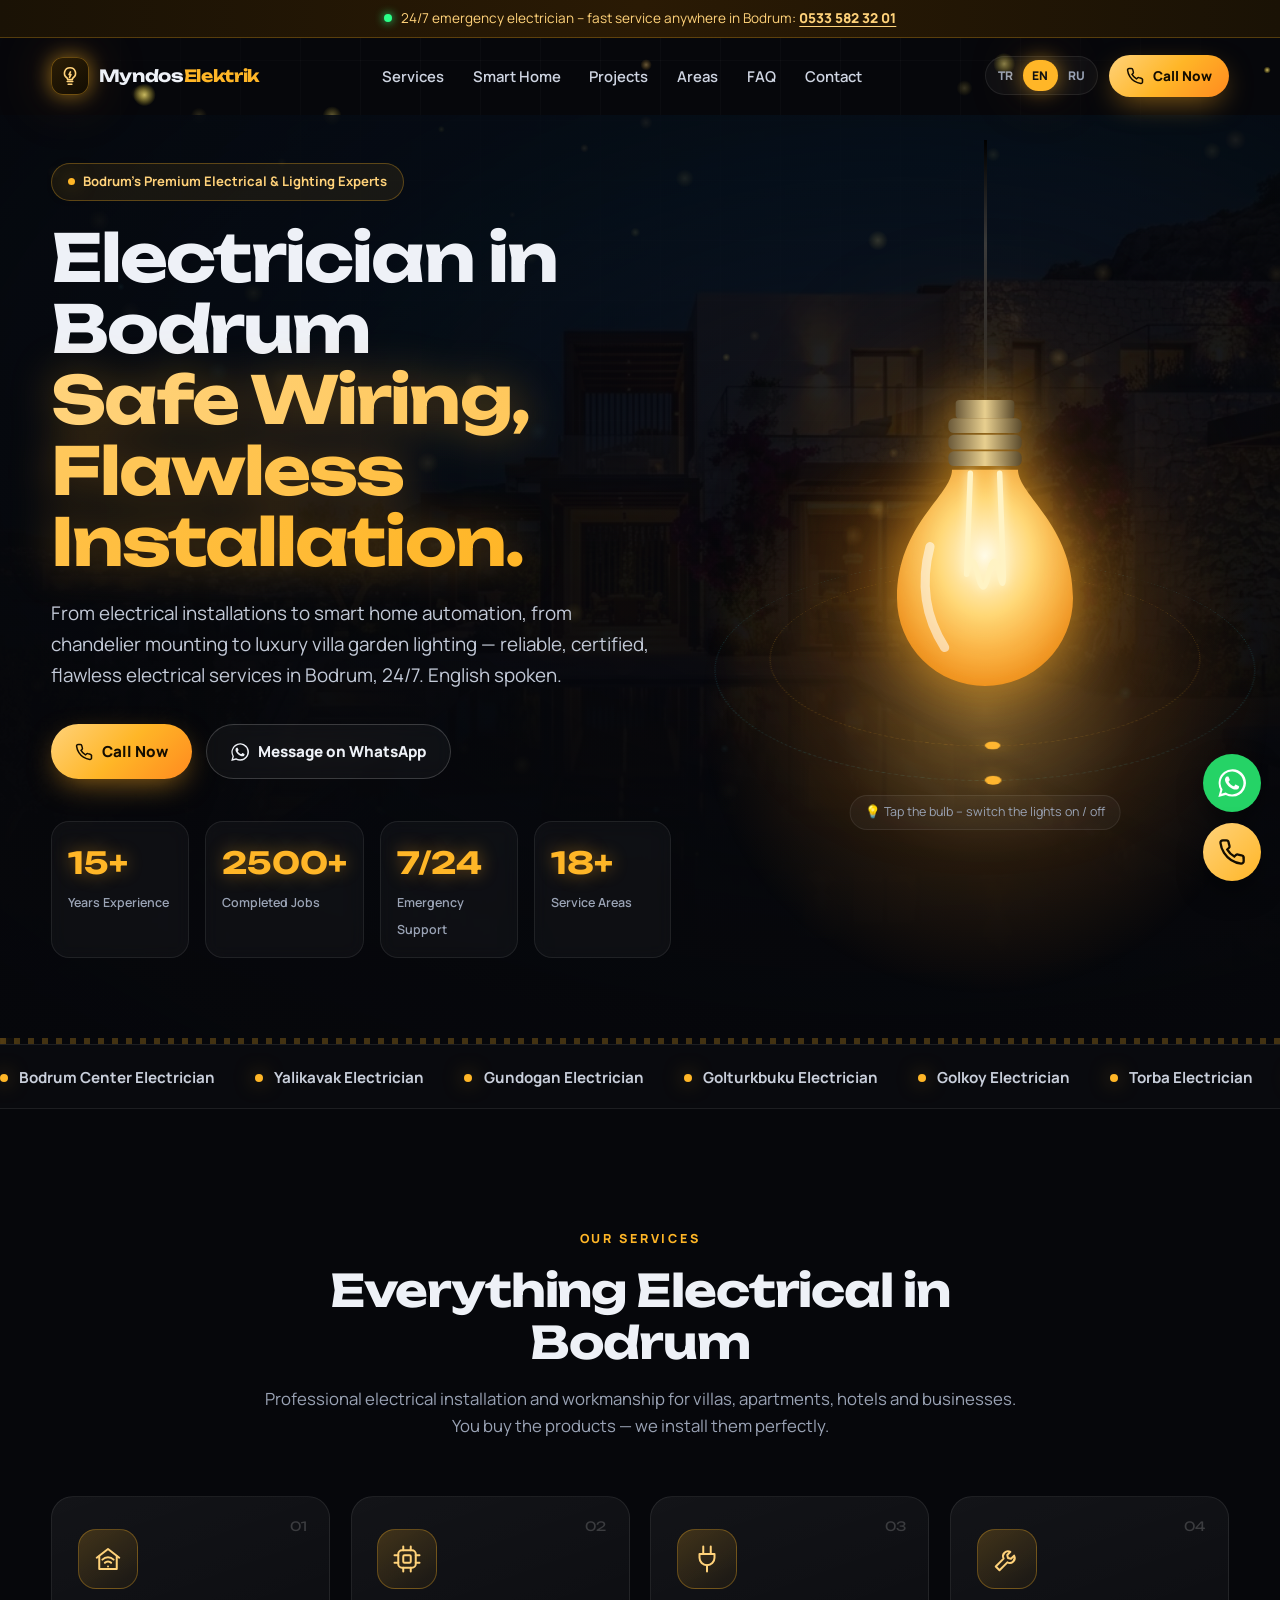
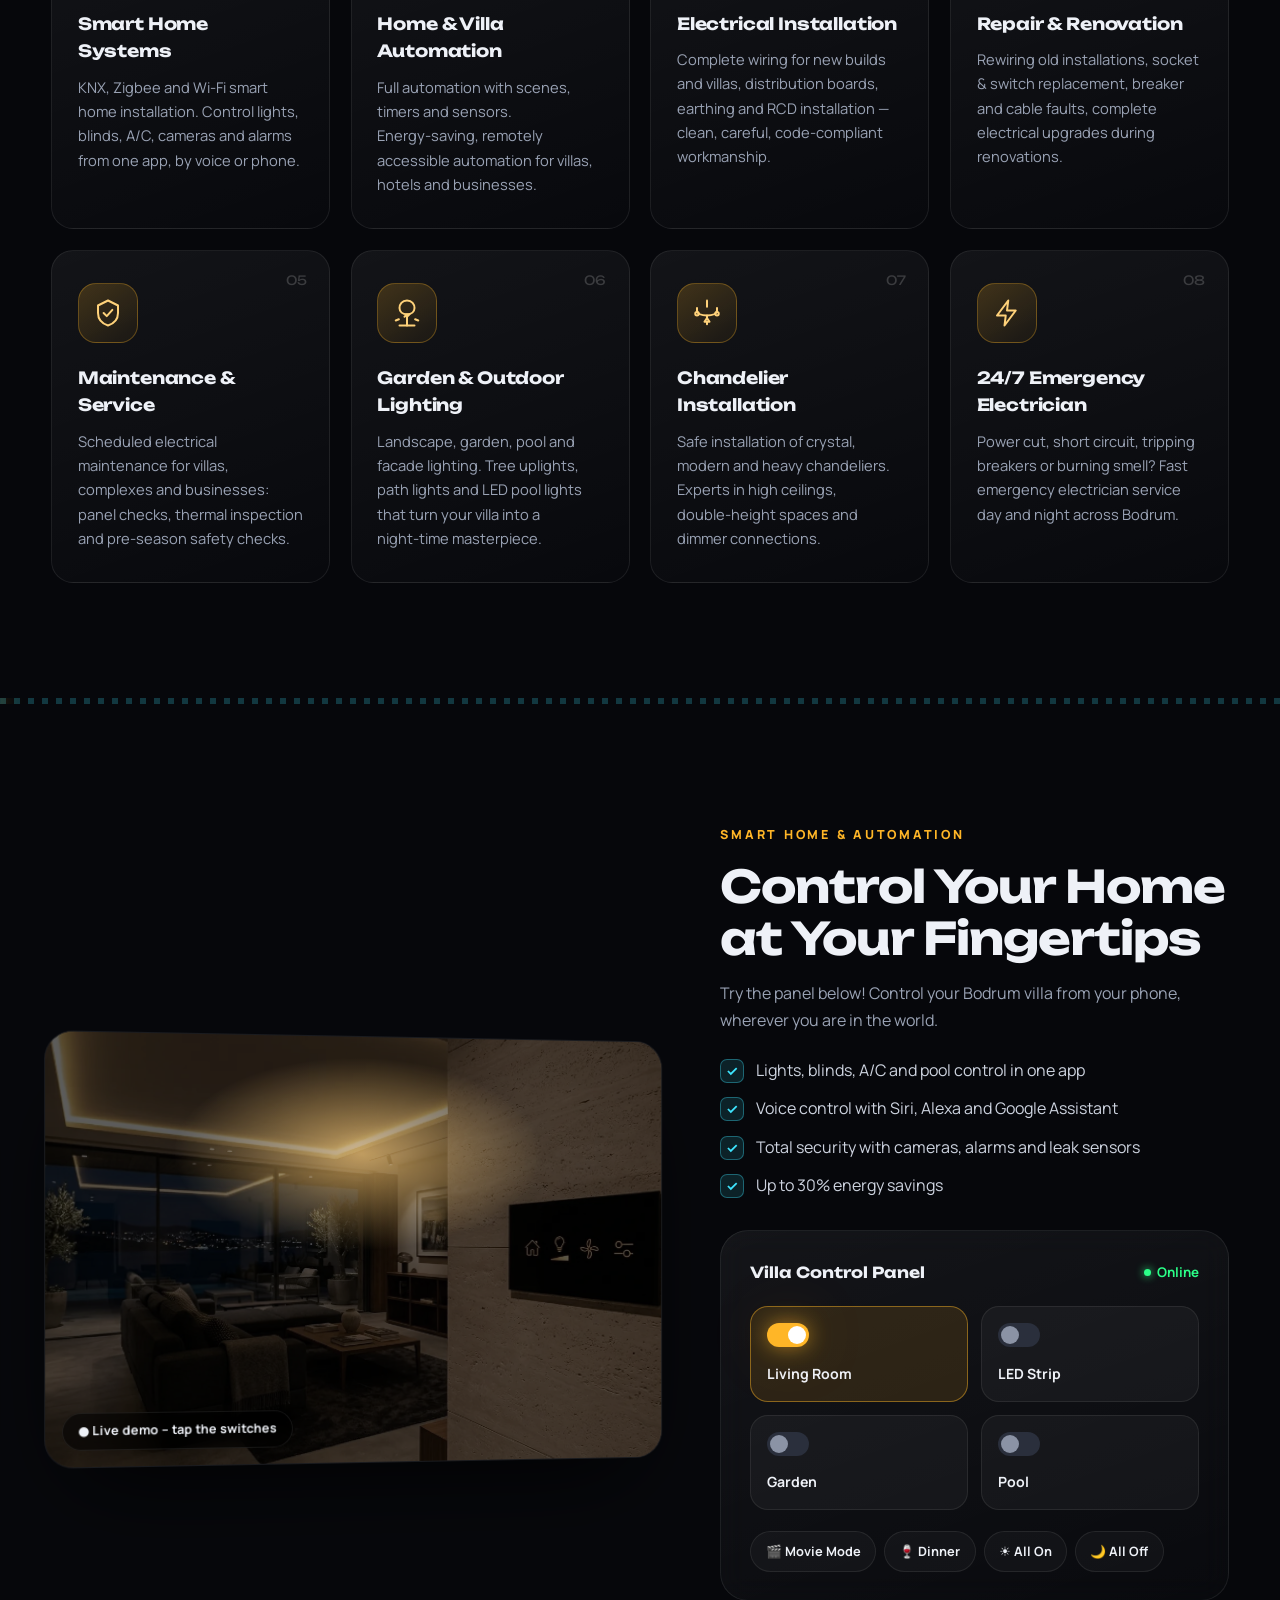
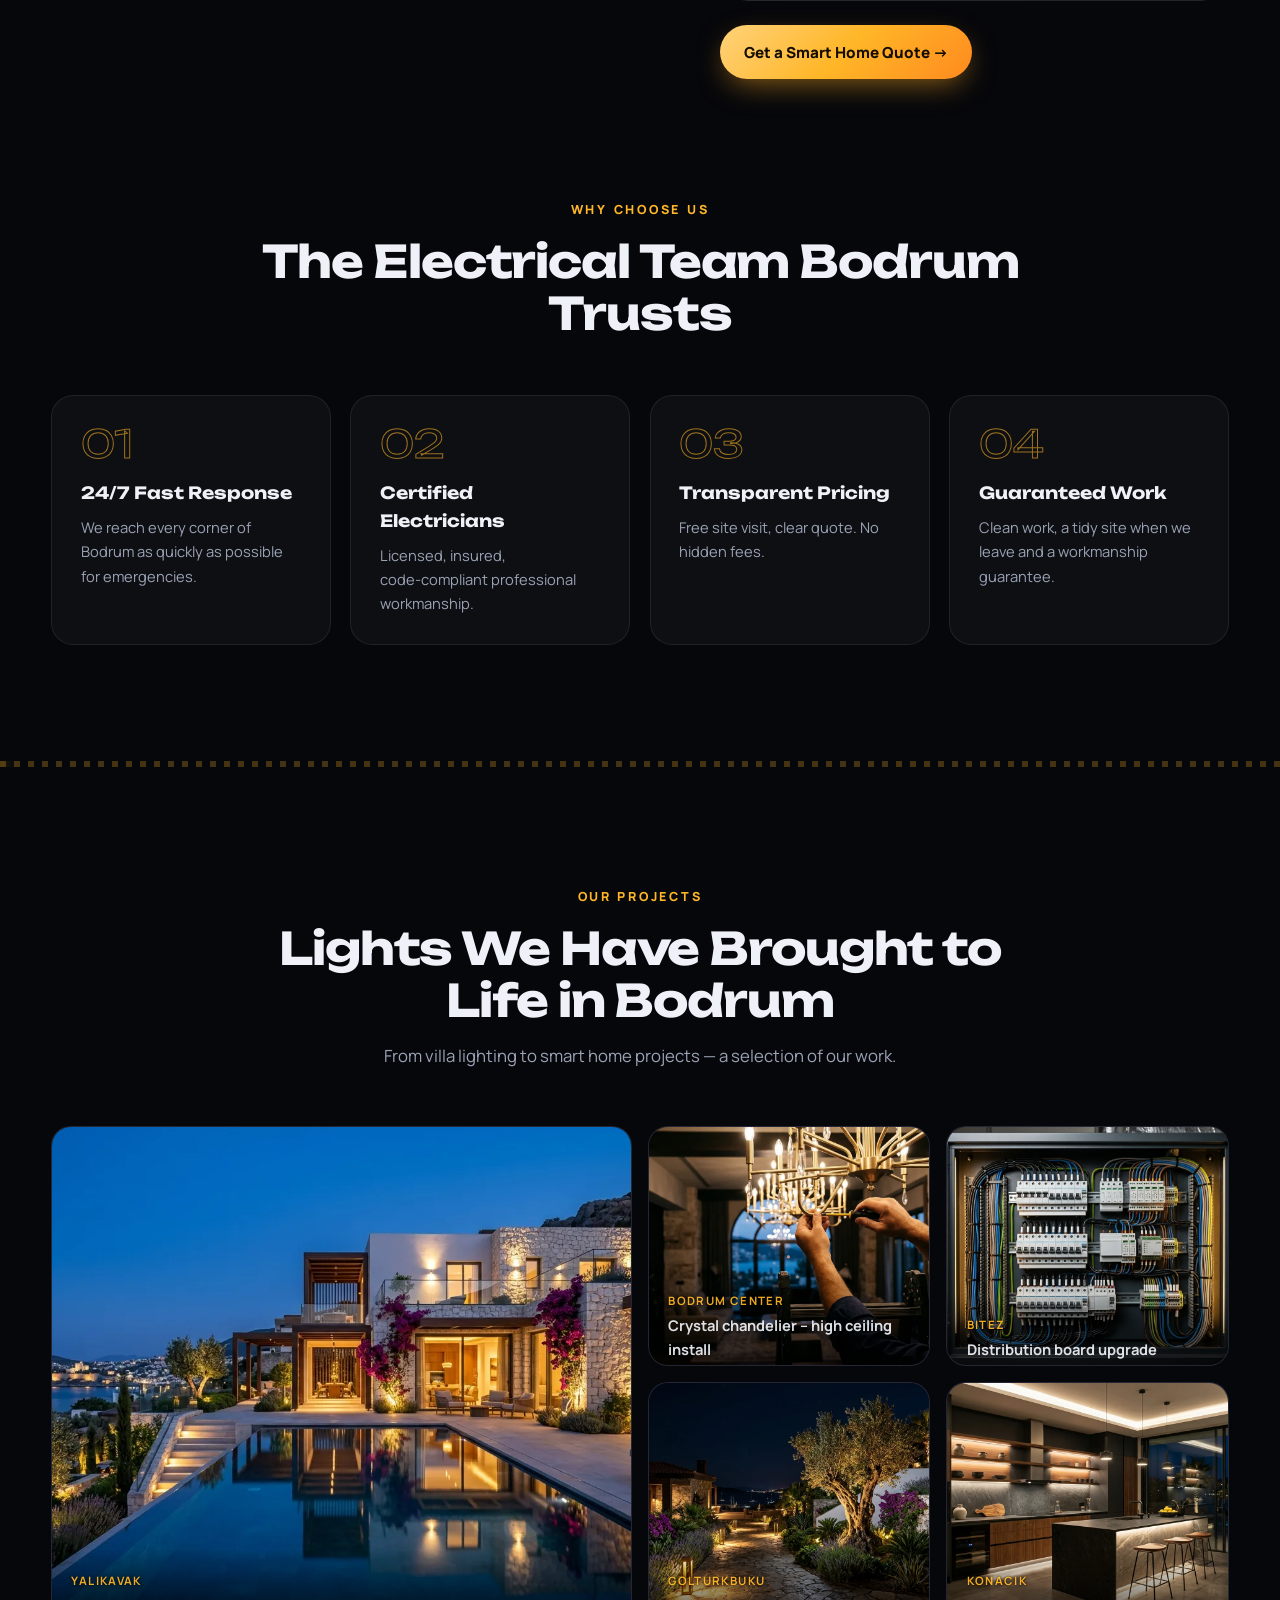
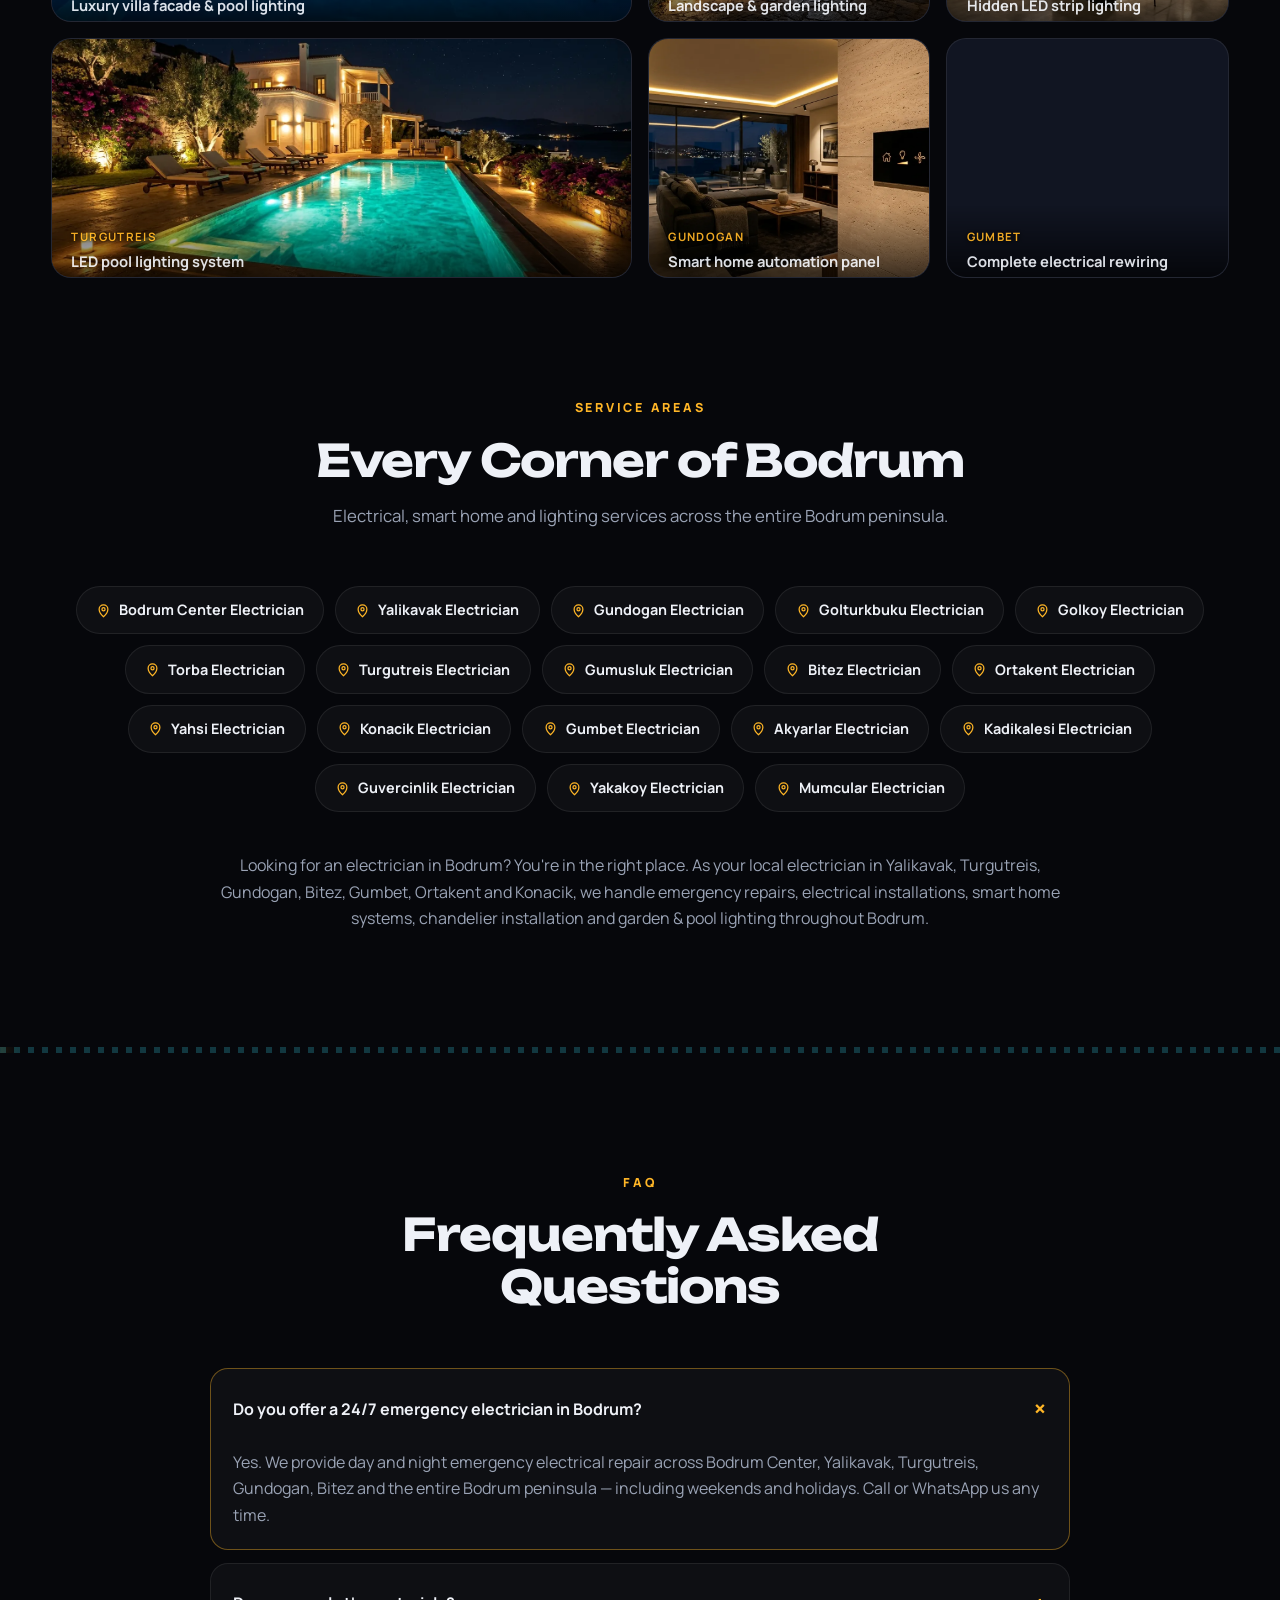
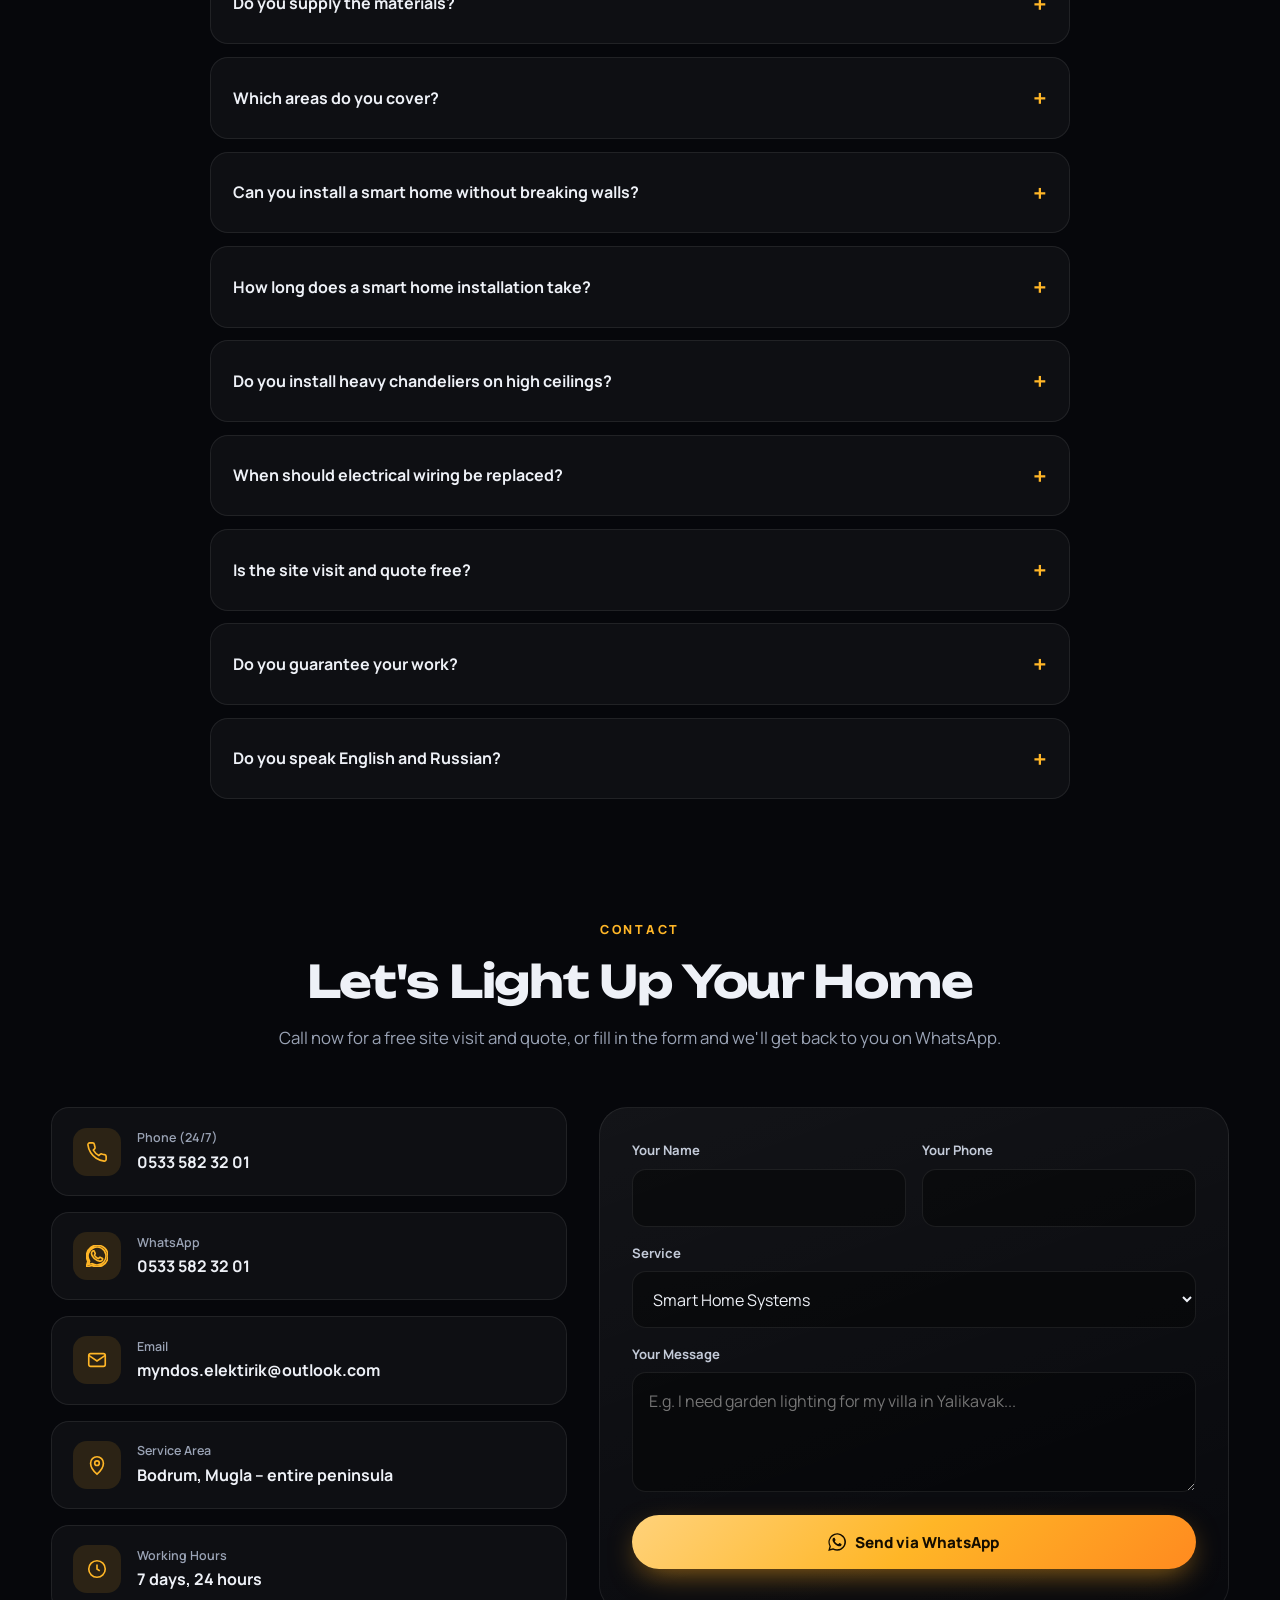
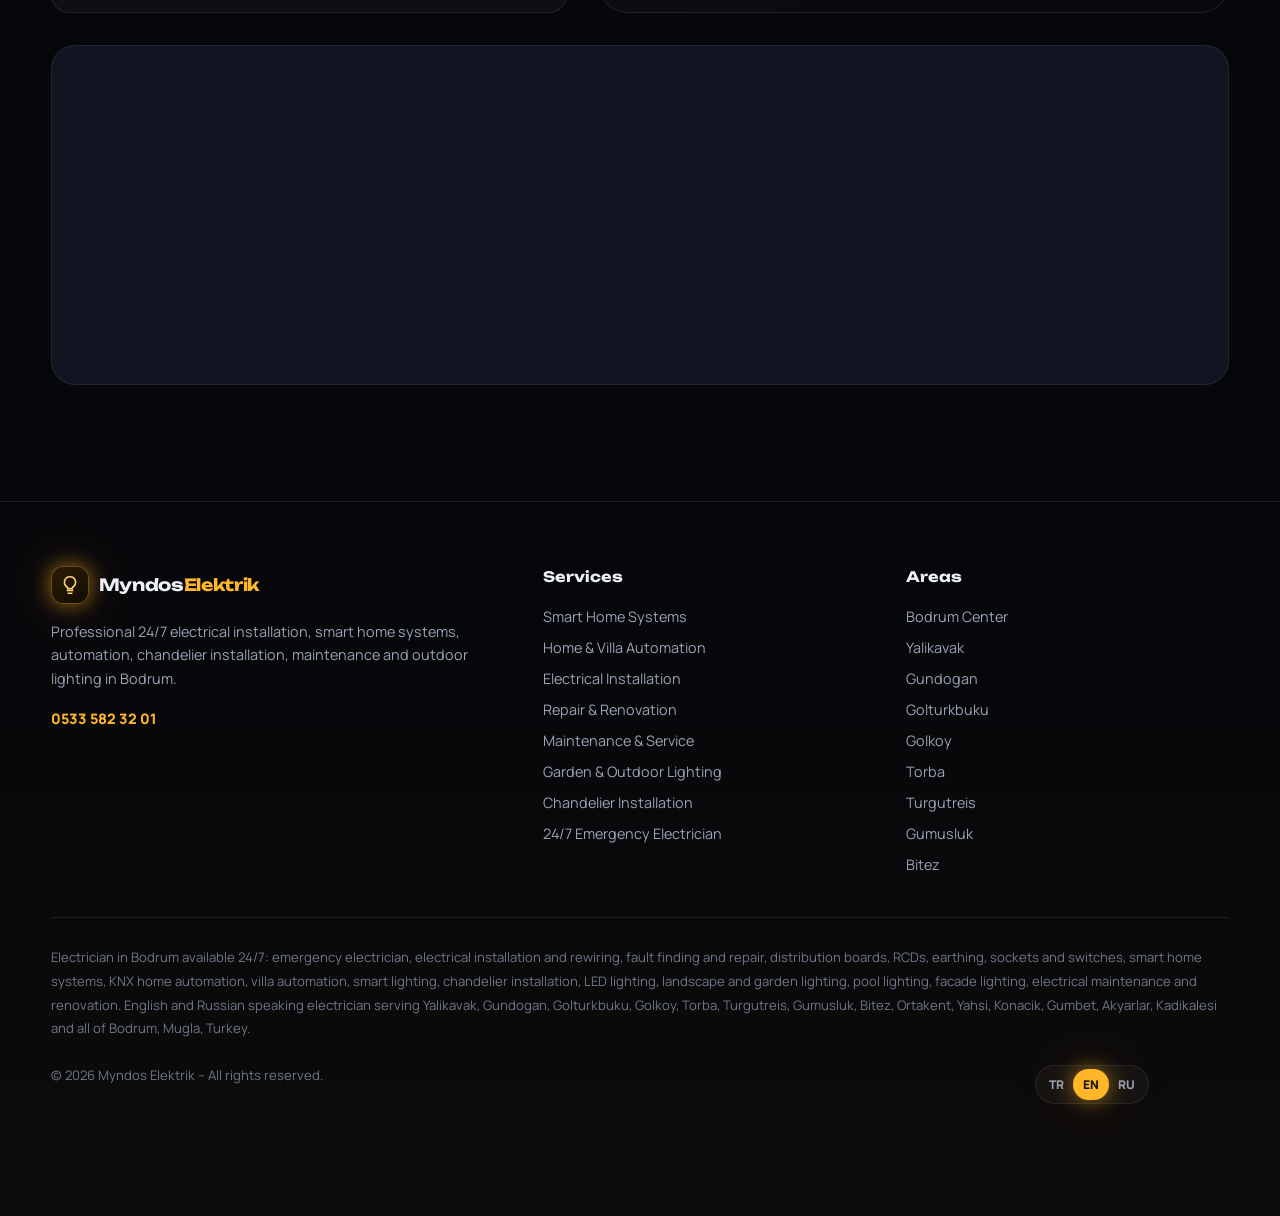
==== commit cbec6ac5: "Add files via upload" ====
--- a/en/index.html
+++ b/en/index.html
@@ -44,7 +44,7 @@
 <link rel="preconnect" href="https://fonts.gstatic.com" crossorigin>
 <link rel="preload" as="image" href="../assets/img/hero.webp" type="image/webp" fetchpriority="high">
 <link href="https://fonts.googleapis.com/css2?family=Manrope:wght@400;500;600;700;800&family=Unbounded:wght@500;700&display=swap&subset=cyrillic,latin-ext" rel="stylesheet">
-<link rel="stylesheet" href="../assets/css/style.css">
+<link rel="stylesheet" href="../assets/css/style.css?v=202611211546">
 <script type="application/ld+json">{"@context": "https://schema.org", "@type": "Electrician", "@id": "https://myndoselektrik.pages.dev/#business", "name": "Myndos Elektrik", "description": "Myndos Elektrik – trusted electrician in Bodrum – 24/7 emergency repairs, electrical installation, smart home & automation, chandelier installation, garden and pool lighting. Yalikavak, Turgutreis, Gundogan & all Bodrum.", "url": "https://myndoselektrik.pages.dev/en/", "telephone": "+905335823201", "email": "myndos.elektirik@outlook.com", "image": ["https://myndoselektrik.pages.dev/assets/img/hero.jpg", "https://myndoselektrik.pages.dev/assets/img/chandelier.jpg", "https://myndoselektrik.pages.dev/assets/img/electrical-panel.jpg", "https://myndoselektrik.pages.dev/assets/img/garden-lighting.jpg"], "logo": "https://myndoselektrik.pages.dev/assets/img/favicon.svg", "priceRange": "₺₺", "address": {"@type": "PostalAddress", "addressLocality": "Bodrum", "addressRegion": "Muğla", "postalCode": "48400", "addressCountry": "TR"}, "geo": {"@type": "GeoCoordinates", "latitude": 37.0344, "longitude": 27.4305}, "areaServed": [{"@type": "Place", "name": "Bodrum Merkez, Bodrum"}, {"@type": "Place", "name": "Yalıkavak, Bodrum"}, {"@type": "Place", "name": "Gündoğan, Bodrum"}, {"@type": "Place", "name": "Göltürkbükü, Bodrum"}, {"@type": "Place", "name": "Gölköy, Bodrum"}, {"@type": "Place", "name": "Torba, Bodrum"}, {"@type": "Place", "name": "Turgutreis, Bodrum"}, {"@type": "Place", "name": "Gümüşlük, Bodrum"}, {"@type": "Place", "name": "Bitez, Bodrum"}, {"@type": "Place", "name": "Ortakent, Bodrum"}, {"@type": "Place", "name": "Yahşi, Bodrum"}, {"@type": "Place", "name": "Konacık, Bodrum"}, {"@type": "Place", "name": "Gümbet, Bodrum"}, {"@type": "Place", "name": "Akyarlar, Bodrum"}, {"@type": "Place", "name": "Kadıkalesi, Bodrum"}, {"@type": "Place", "name": "Güvercinlik, Bodrum"}, {"@type": "Place", "name": "Yakaköy, Bodrum"}, {"@type": "Place", "name": "Mumcular, Bodrum"}], "openingHoursSpecification": [{"@type": "OpeningHoursSpecification", "dayOfWeek": ["Monday", "Tuesday", "Wednesday", "Thursday", "Friday", "Saturday", "Sunday"], "opens": "00:00", "closes": "23:59"}], "knowsLanguage": ["tr", "en", "ru"], "hasOfferCatalog": {"@type": "OfferCatalog", "name": "Our Services", "itemListElement": [{"@type": "Offer", "itemOffered": {"@type": "Service", "name": "Smart Home Systems", "description": "KNX, Zigbee and Wi‑Fi smart home installation. Control lights, blinds, A/C, cameras and alarms from one app, by voice or phone.", "areaServed": "Bodrum"}}, {"@type": "Offer", "itemOffered": {"@type": "Service", "name": "Home & Villa Automation", "description": "Full automation with scenes, timers and sensors. Energy‑saving, remotely accessible automation for villas, hotels and businesses.", "areaServed": "Bodrum"}}, {"@type": "Offer", "itemOffered": {"@type": "Service", "name": "Electrical Installation", "description": "Complete wiring for new builds and villas, distribution boards, earthing and RCD installation — clean, careful, code‑compliant workmanship.", "areaServed": "Bodrum"}}, {"@type": "Offer", "itemOffered": {"@type": "Service", "name": "Repair & Renovation", "description": "Rewiring old installations, socket & switch replacement, breaker and cable faults, complete electrical upgrades during renovations.", "areaServed": "Bodrum"}}, {"@type": "Offer", "itemOffered": {"@type": "Service", "name": "Maintenance & Service", "description": "Scheduled electrical maintenance for villas, complexes and businesses: panel checks, thermal inspection and pre‑season safety checks.", "areaServed": "Bodrum"}}, {"@type": "Offer", "itemOffered": {"@type": "Service", "name": "Garden & Outdoor Lighting", "description": "Landscape, garden, pool and facade lighting. Tree uplights, path lights and LED pool lights that turn your villa into a night‑time masterpiece.", "areaServed": "Bodrum"}}, {"@type": "Offer", "itemOffered": {"@type": "Service", "name": "Chandelier Installation", "description": "Safe installation of crystal, modern and heavy chandeliers. Experts in high ceilings, double‑height spaces and dimmer connections.", "areaServed": "Bodrum"}}, {"@type": "Offer", "itemOffered": {"@type": "Service", "name": "24/7 Emergency Electrician", "description": "Power cut, short circuit, tripping breakers or burning smell? Fast emergency electrician service day and night across Bodrum.", "areaServed": "Bodrum"}}]}, "sameAs": ["https://www.instagram.com/", "https://maps.google.com/?q=Bodrum"]}</script>
 <script type="application/ld+json">{"@context": "https://schema.org", "@type": "FAQPage", "mainEntity": [{"@type": "Question", "name": "Do you offer a 24/7 emergency electrician in Bodrum?", "acceptedAnswer": {"@type": "Answer", "text": "Yes. We provide day and night emergency electrical repair across Bodrum Center, Yalikavak, Turgutreis, Gundogan, Bitez and the entire Bodrum peninsula — including weekends and holidays. Call or WhatsApp us any time."}}, {"@type": "Question", "name": "Do you supply the materials?", "acceptedAnswer": {"@type": "Answer", "text": "No, we don't sell materials. You purchase the products (chandeliers, fixtures, smart home devices etc.) and we take care of the installation and wiring. We're happy to advise you for free on what to buy beforehand."}}, {"@type": "Question", "name": "Which areas do you cover?", "acceptedAnswer": {"@type": "Answer", "text": "We cover all of Bodrum including Bodrum Center, Yalikavak, Gundogan, Golturkbuku, Golkoy, Torba, Turgutreis, Gumusluk, Bitez, Ortakent, Yahsi, Konacik, Gumbet, Akyarlar, Kadikalesi, Guvercinlik, Yakakoy and Mumcular."}}, {"@type": "Question", "name": "Can you install a smart home without breaking walls?", "acceptedAnswer": {"@type": "Answer", "text": "Yes. Using wireless (Zigbee / Wi‑Fi) smart switches, sockets, blind motors and sensors we upgrade your home without touching the existing wiring. For new builds we recommend a wired KNX system."}}, {"@type": "Question", "name": "How long does a smart home installation take?", "acceptedAnswer": {"@type": "Answer", "text": "A wireless smart home setup for an apartment usually takes 1 day. Comprehensive villa automation projects are installed within 2–7 days."}}, {"@type": "Question", "name": "Do you install heavy chandeliers on high ceilings?", "acceptedAnswer": {"@type": "Answer", "text": "Yes. We safely mount crystal and heavy chandeliers with proper anchoring — using scaffolding when needed — up to 6–8 metres high, including dimmer and smart control connections."}}, {"@type": "Question", "name": "When should electrical wiring be replaced?", "acceptedAnswer": {"@type": "Answer", "text": "If breakers trip often, sockets get hot or smell burnt, the wiring is older than 20 years, or there is no RCD (residual current device), your installation should be inspected and renewed."}}, {"@type": "Question", "name": "Is the site visit and quote free?", "acceptedAnswer": {"@type": "Answer", "text": "Site visits and quotes are free for projects within Bodrum. For emergency repairs, the price is clearly stated before any work begins."}}, {"@type": "Question", "name": "Do you guarantee your work?", "acceptedAnswer": {"@type": "Answer", "text": "Yes. All our installation work and workmanship is guaranteed. We also offer after‑installation support and maintenance contracts."}}, {"@type": "Question", "name": "Do you speak English and Russian?", "acceptedAnswer": {"@type": "Answer", "text": "Yes. We work with many international villa owners and property managers in Bodrum and communicate in English and Russian, with quotes and invoices in your preferred language."}}]}</script>
 <script type="application/ld+json">{"@context": "https://schema.org", "@type": "WebSite", "name": "Myndos Elektrik", "url": "https://myndoselektrik.pages.dev/en/", "inLanguage": "en"}</script>
@@ -273,6 +273,6 @@
 
 <div class="lightbox" role="dialog" aria-modal="true"><button class="lb-close" aria-label="Close">×</button><div><img src="data:," alt=""><p></p></div></div>
 
-<script src="../assets/js/main.js" defer></script>
+<script src="../assets/js/main.js?v=202611211546" defer></script>
 </body>
 </html>
--- a/assets/css/style.css
+++ b/assets/css/style.css
@@ -20,8 +20,9 @@
   --ease:cubic-bezier(.2,.8,.2,1);
 }
 *{box-sizing:border-box;margin:0;padding:0}
-html{scroll-behavior:smooth;-webkit-text-size-adjust:100%}
-body{font-family:var(--font-b);background:var(--bg);color:var(--text);line-height:1.65;overflow-x:hidden;-webkit-font-smoothing:antialiased}
+html{scroll-behavior:smooth;-webkit-text-size-adjust:100%;overflow-x:hidden;max-width:100%}
+body{max-width:100%;position:relative;font-family:var(--font-b);background:var(--bg);color:var(--text);line-height:1.65;overflow-x:hidden;-webkit-font-smoothing:antialiased}
+@supports (overflow:clip){html,body,main,section,footer{overflow-x:clip}}
 img{max-width:100%;display:block}
 a{color:inherit;text-decoration:none}
 button{font:inherit;cursor:pointer;border:0;background:none;color:inherit}
@@ -50,8 +51,10 @@
 @keyframes pulse{50%{opacity:.3}}
 
 /* ---------- Header ---------- */
-.header{position:sticky;top:0;z-index:50;transition:background .4s,backdrop-filter .4s,border-color .4s;border-bottom:1px solid transparent}
-.header.scrolled{background:rgba(6,7,11,.78);backdrop-filter:blur(16px) saturate(140%);-webkit-backdrop-filter:blur(16px) saturate(140%);border-color:var(--line)}
+.header{position:sticky;top:0;z-index:50;transition:border-color .4s;border-bottom:1px solid transparent}
+.header::before{content:"";position:absolute;inset:0;z-index:-2;background:rgba(6,7,11,.78);backdrop-filter:blur(16px) saturate(140%);-webkit-backdrop-filter:blur(16px) saturate(140%);opacity:0;transition:opacity .4s;pointer-events:none}
+.header.scrolled::before{opacity:1}
+.header.scrolled{border-color:var(--line)}
 .nav{display:flex;align-items:center;justify-content:space-between;height:76px;gap:1rem}
 .logo{display:flex;align-items:center;gap:.6rem;font-family:var(--font-h);font-weight:700;font-size:1.05rem;letter-spacing:-.02em;white-space:nowrap}
 .logo-icon{width:38px;height:38px;border-radius:12px;display:grid;place-items:center;background:linear-gradient(145deg,#2b1d05,#120c02);border:1px solid rgba(255,182,39,.35);box-shadow:var(--glow)}
@@ -299,8 +302,8 @@
 }
 @media (max-width:960px){
   .burger{display:block}
-  .menu{position:fixed;inset:0 0 0 auto;top:0;width:min(340px,86vw);height:100vh;height:100dvh;flex-direction:column;justify-content:center;gap:1.6rem;padding:2rem 2.4rem;font-size:1.25rem;background:rgba(8,10,16,.97);backdrop-filter:blur(20px);border-left:1px solid var(--line);transform:translateX(100%);transition:transform .5s var(--ease);z-index:-1}
-  .nav-open .menu{transform:none}
+  .menu{position:fixed;inset:0 0 0 auto;top:0;width:min(340px,86vw);height:100vh;height:100dvh;flex-direction:column;justify-content:center;gap:1.6rem;padding:2rem 2.4rem;font-size:1.25rem;background:rgba(8,10,16,.97);backdrop-filter:blur(20px);border-left:1px solid var(--line);transform:translateX(100%);visibility:hidden;transition:transform .5s var(--ease),visibility 0s .5s;z-index:-1}
+  .nav-open .menu{transform:none;visibility:visible;transition:transform .5s var(--ease)}
   .nav-call{display:none}
   .hero{padding-top:1rem;min-height:auto}
   .hero-grid{grid-template-columns:1fr;text-align:center}
@@ -311,10 +314,11 @@
   .bulb-swing{top:-200px}
   .cord{height:220px}
   .bulb-svg{width:140px}
-  .bulb-halo{top:40px;width:380px;height:380px}
+  .bulb-halo{top:40px;width:min(380px,100vw);height:min(380px,100vw)}
   .orbit{top:80px;width:260px;height:260px}
-  .orbit.o2{top:50px;width:320px;height:320px}
+  .orbit.o2{top:50px;width:min(320px,90vw);height:min(320px,90vw)}
   .bulb-hint{display:none}
+  .bulb-stage{width:100%;overflow:hidden;perspective:none}
   .smart,.contact{grid-template-columns:1fr}
   .room{transform:none}
   .testi{grid-template-columns:1fr}
@@ -345,6 +349,30 @@
   .mobile-bar .m-tel{background:linear-gradient(135deg,var(--gold),var(--amber));color:#140d00}
   .mobile-bar .m-wa{background:#25d366;color:#fff}
   .lang-pop{bottom:5.5rem}
+  .container{width:calc(100% - 32px)}
+  .hero h1{font-size:clamp(1.65rem,8vw,2.2rem);word-break:break-word}
+  .sec-head h2,.h2{font-size:clamp(1.4rem,6.5vw,1.9rem);overflow-wrap:break-word}
+  .nav-right{gap:.45rem}
+  .btn{white-space:normal;text-align:center}
+}
+@media (max-width:380px){
+  .logo{font-size:.8rem;gap:.4rem}
+  .logo-icon{width:30px;height:30px}
+  .lang a{padding:.28rem .38rem;font-size:.66rem}
+  .burger{width:40px;height:40px}
+  .burger span{left:10px;right:10px}
+}
+
+/* Mobile/tablet sticky contact bar (robust, never overflows) */
+@media (max-width:960px){
+  .fab{display:none}
+  .mobile-bar{display:grid;grid-template-columns:minmax(0,1fr) minmax(0,1fr);gap:.6rem;position:fixed;left:0;right:0;bottom:0;width:100%;max-width:100vw;box-sizing:border-box;z-index:90;padding:.6rem .7rem calc(.6rem + env(safe-area-inset-bottom));background:rgba(6,7,11,.92);backdrop-filter:blur(14px);-webkit-backdrop-filter:blur(14px);border-top:1px solid var(--line)}
+  .mobile-bar a{min-width:0;overflow:hidden;white-space:nowrap;text-overflow:ellipsis;display:flex;align-items:center;justify-content:center;gap:.5rem;padding:.85rem .5rem;border-radius:14px;font-weight:800;font-size:.92rem}
+  .mobile-bar svg{width:20px;height:20px;flex:none}
+  .mobile-bar .m-tel{background:linear-gradient(135deg,var(--gold),var(--amber));color:#140d00}
+  .mobile-bar .m-wa{background:#25d366;color:#fff}
+  .footer{padding-bottom:7.5rem}
+  .copy{padding-right:0}
 }
 @media (prefers-reduced-motion:reduce){
   *,*::before,*::after{animation-duration:.01ms!important;animation-iteration-count:1!important;transition-duration:.01ms!important;scroll-behavior:auto!important}
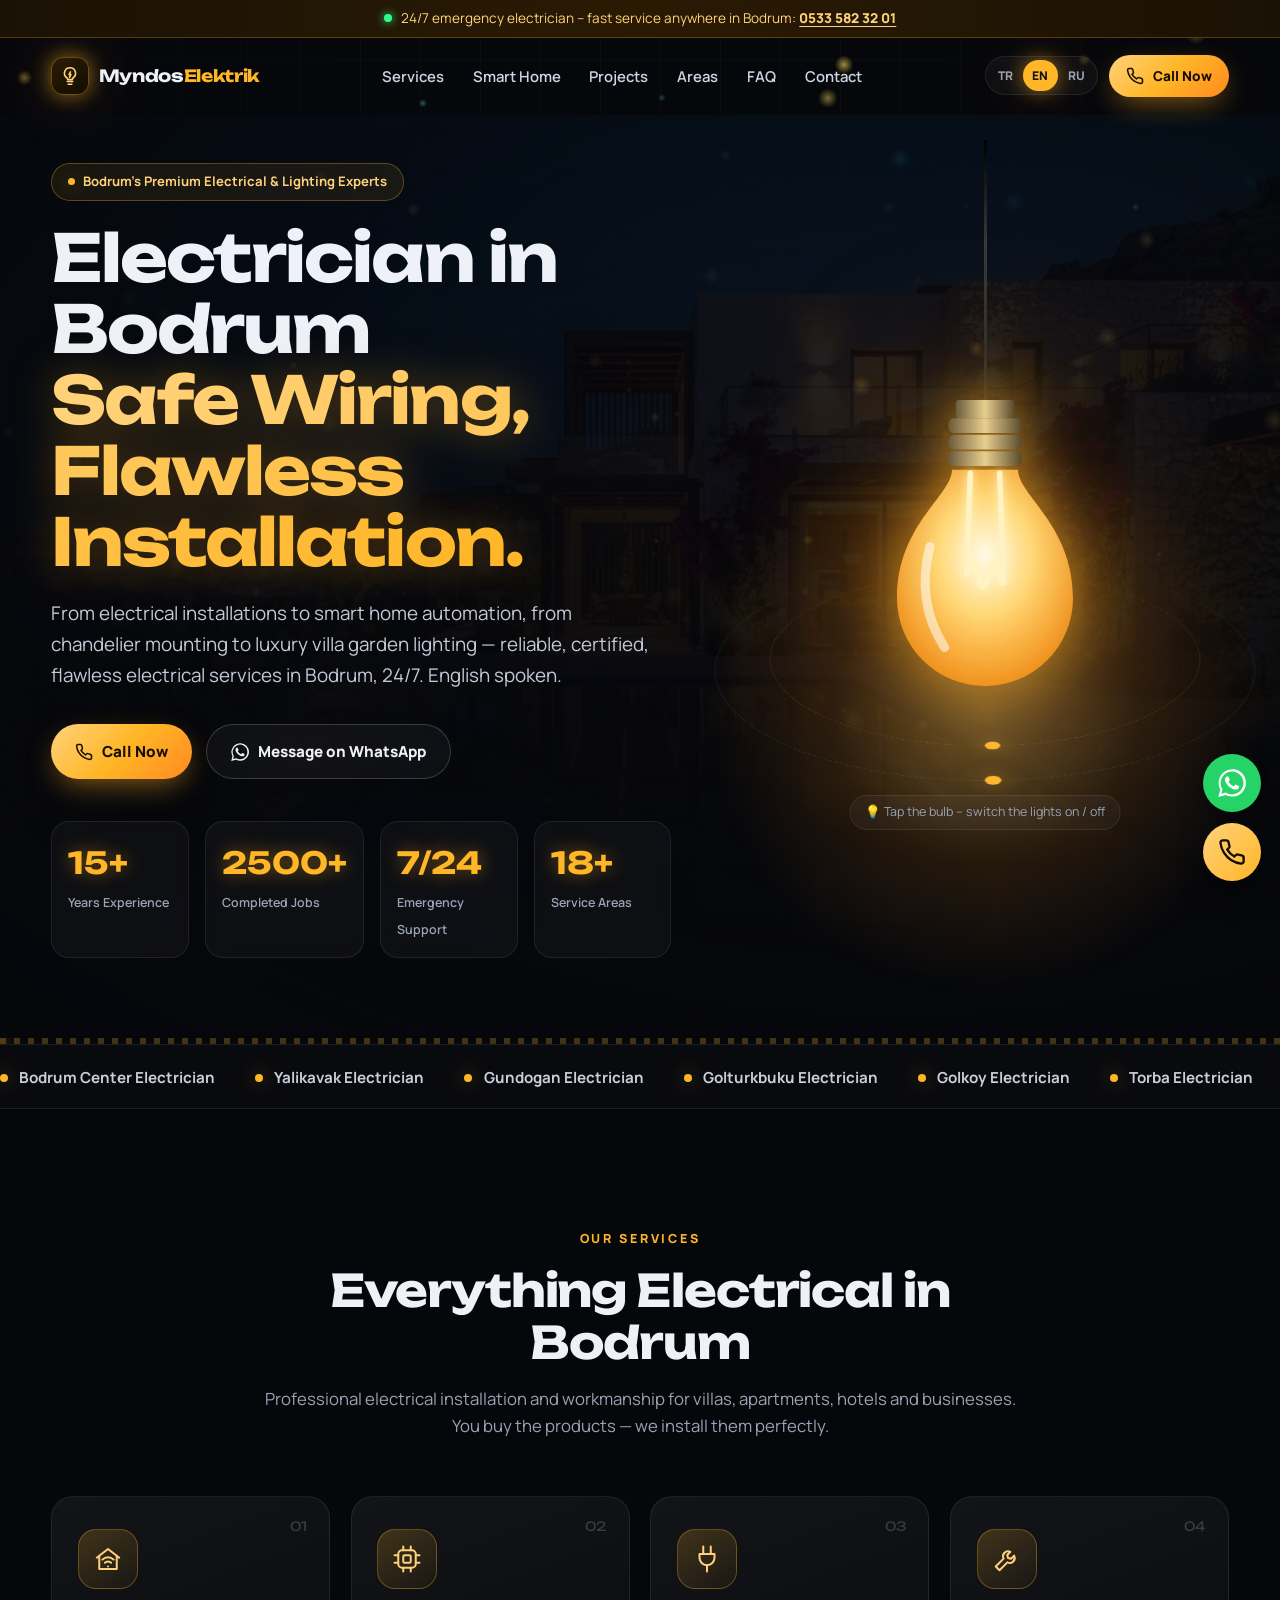
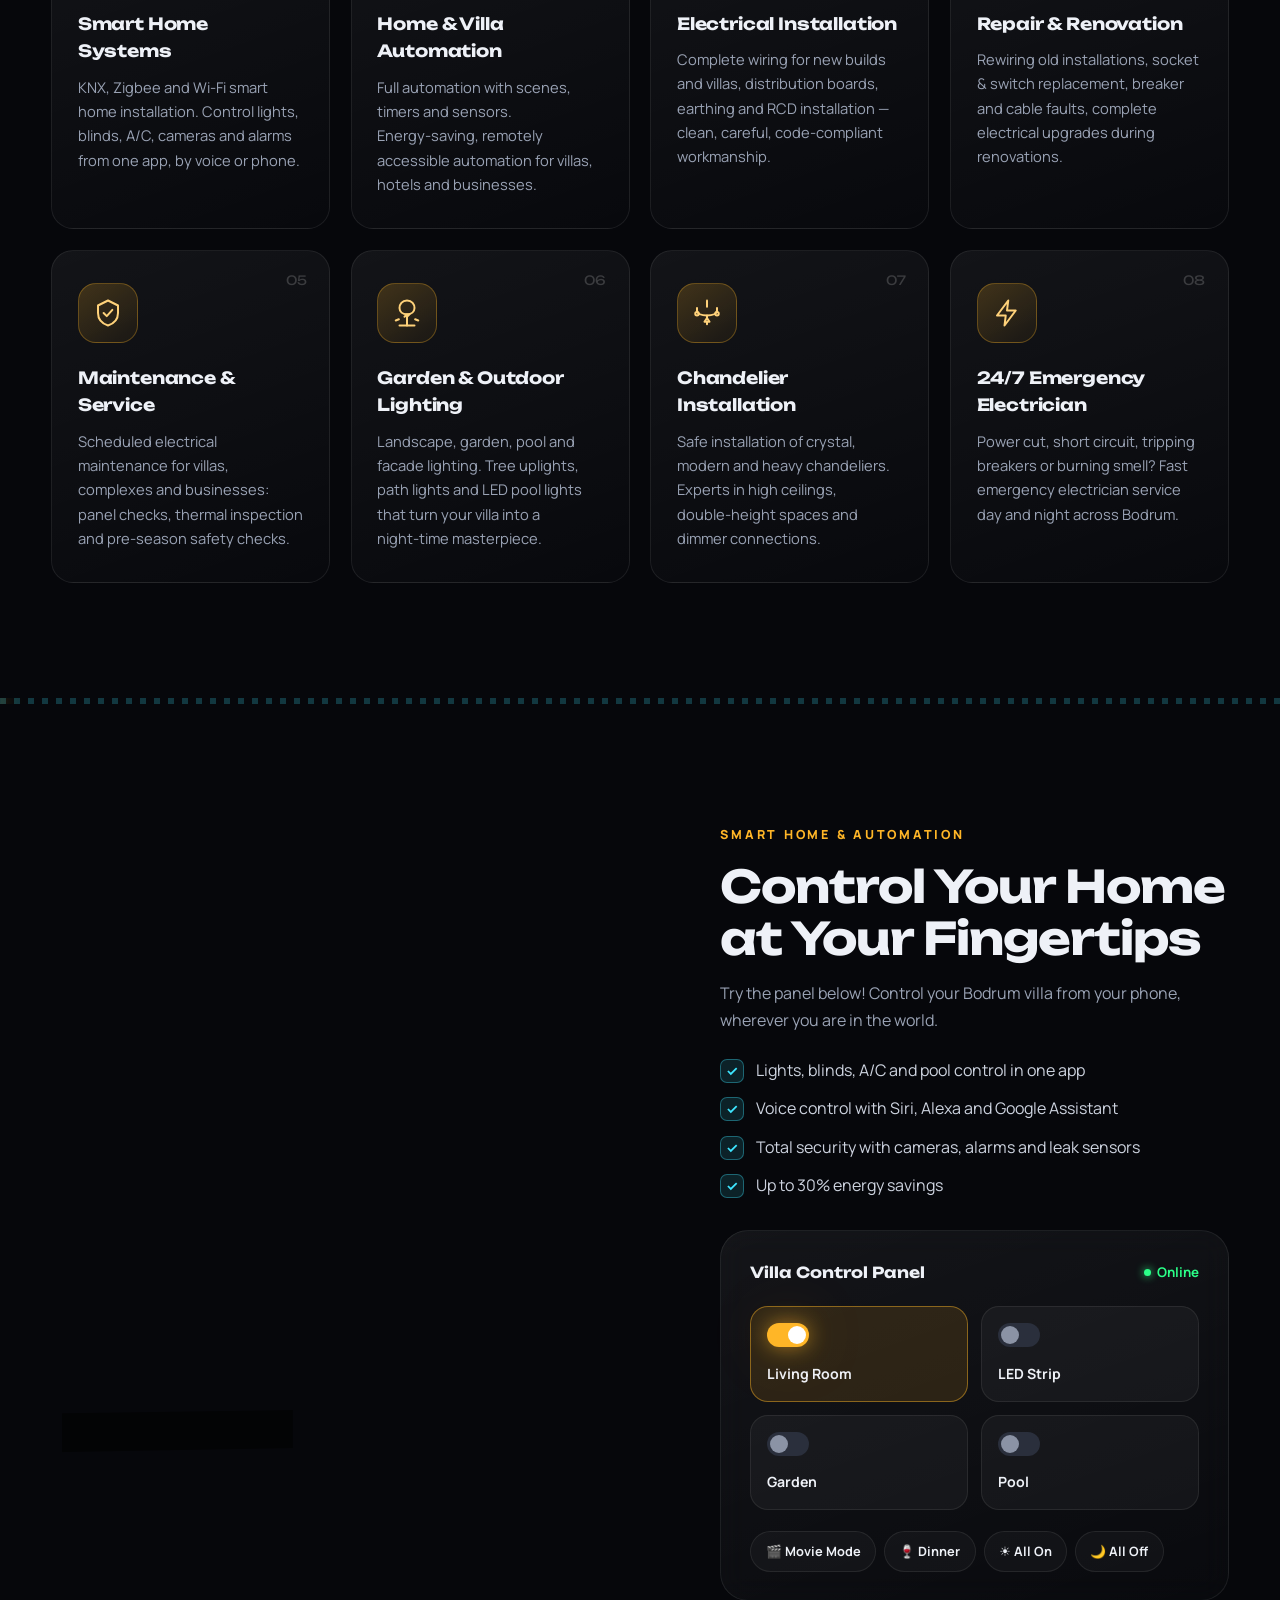
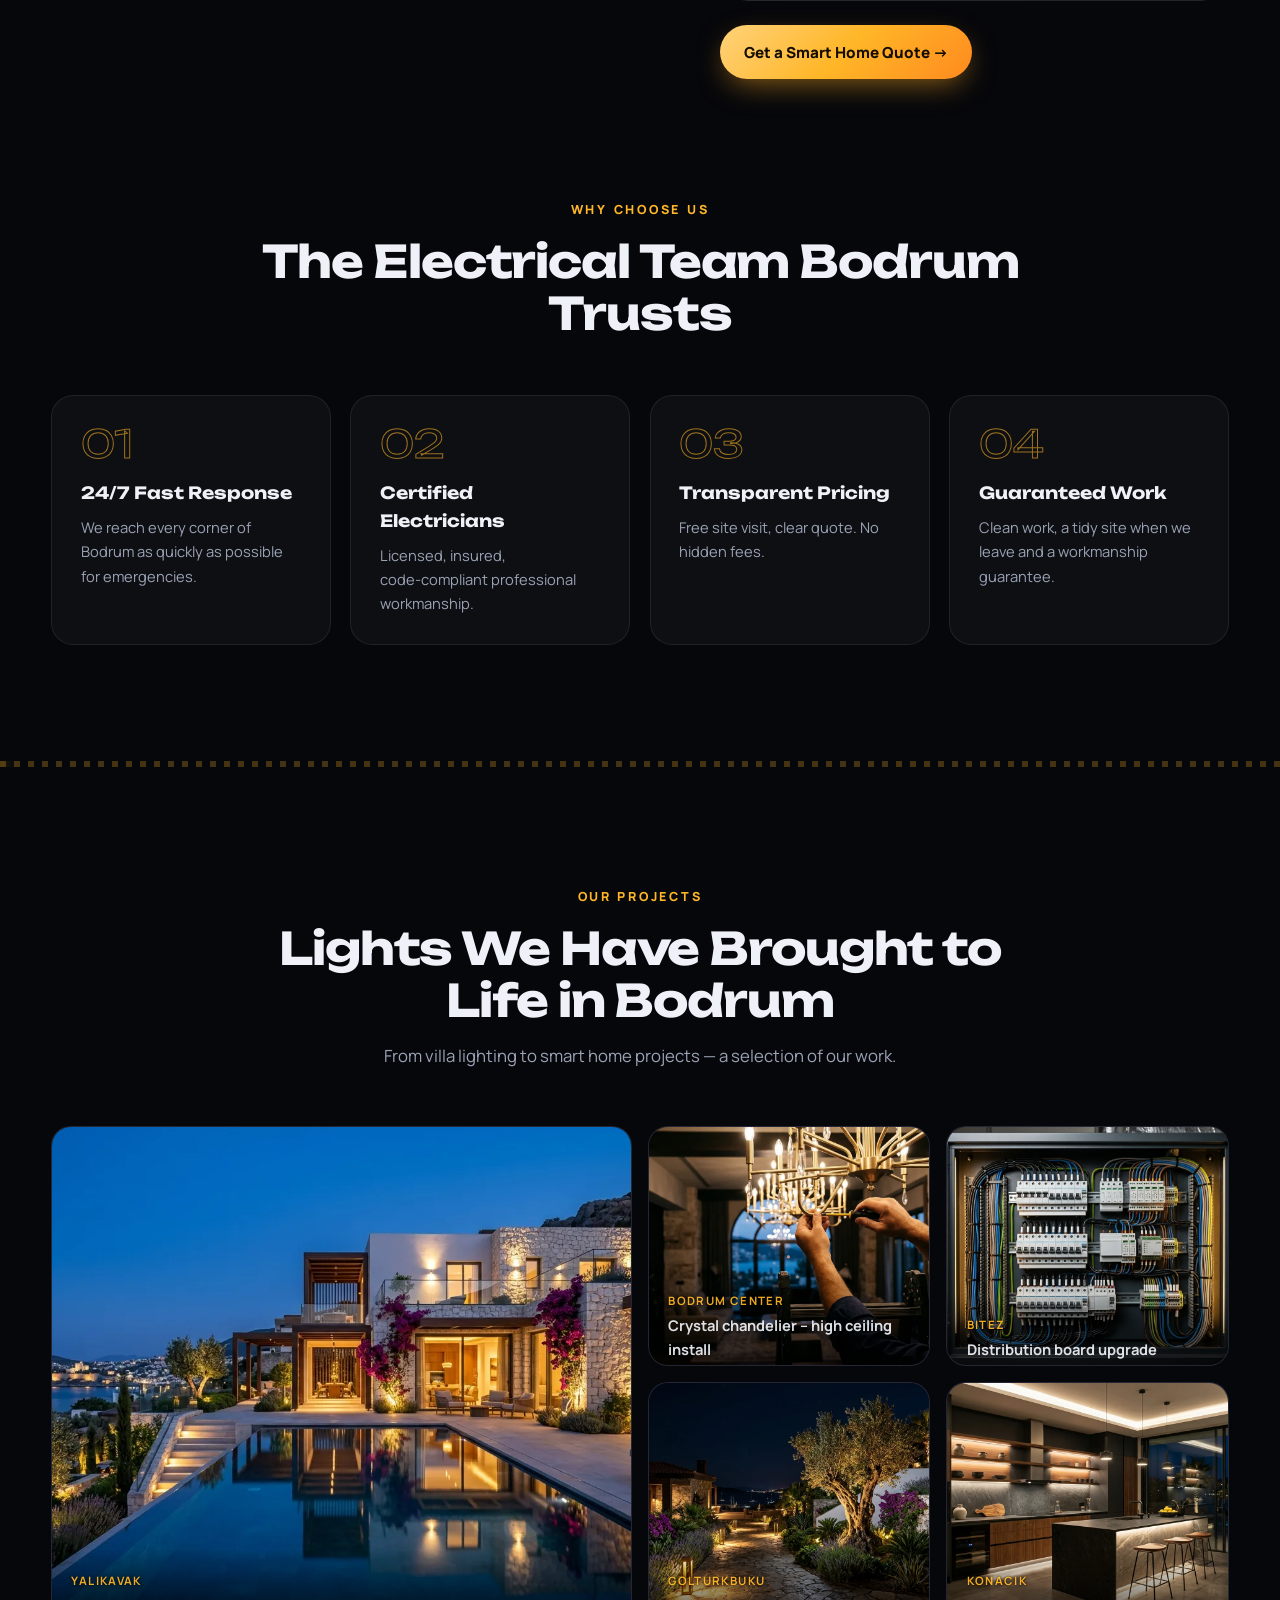
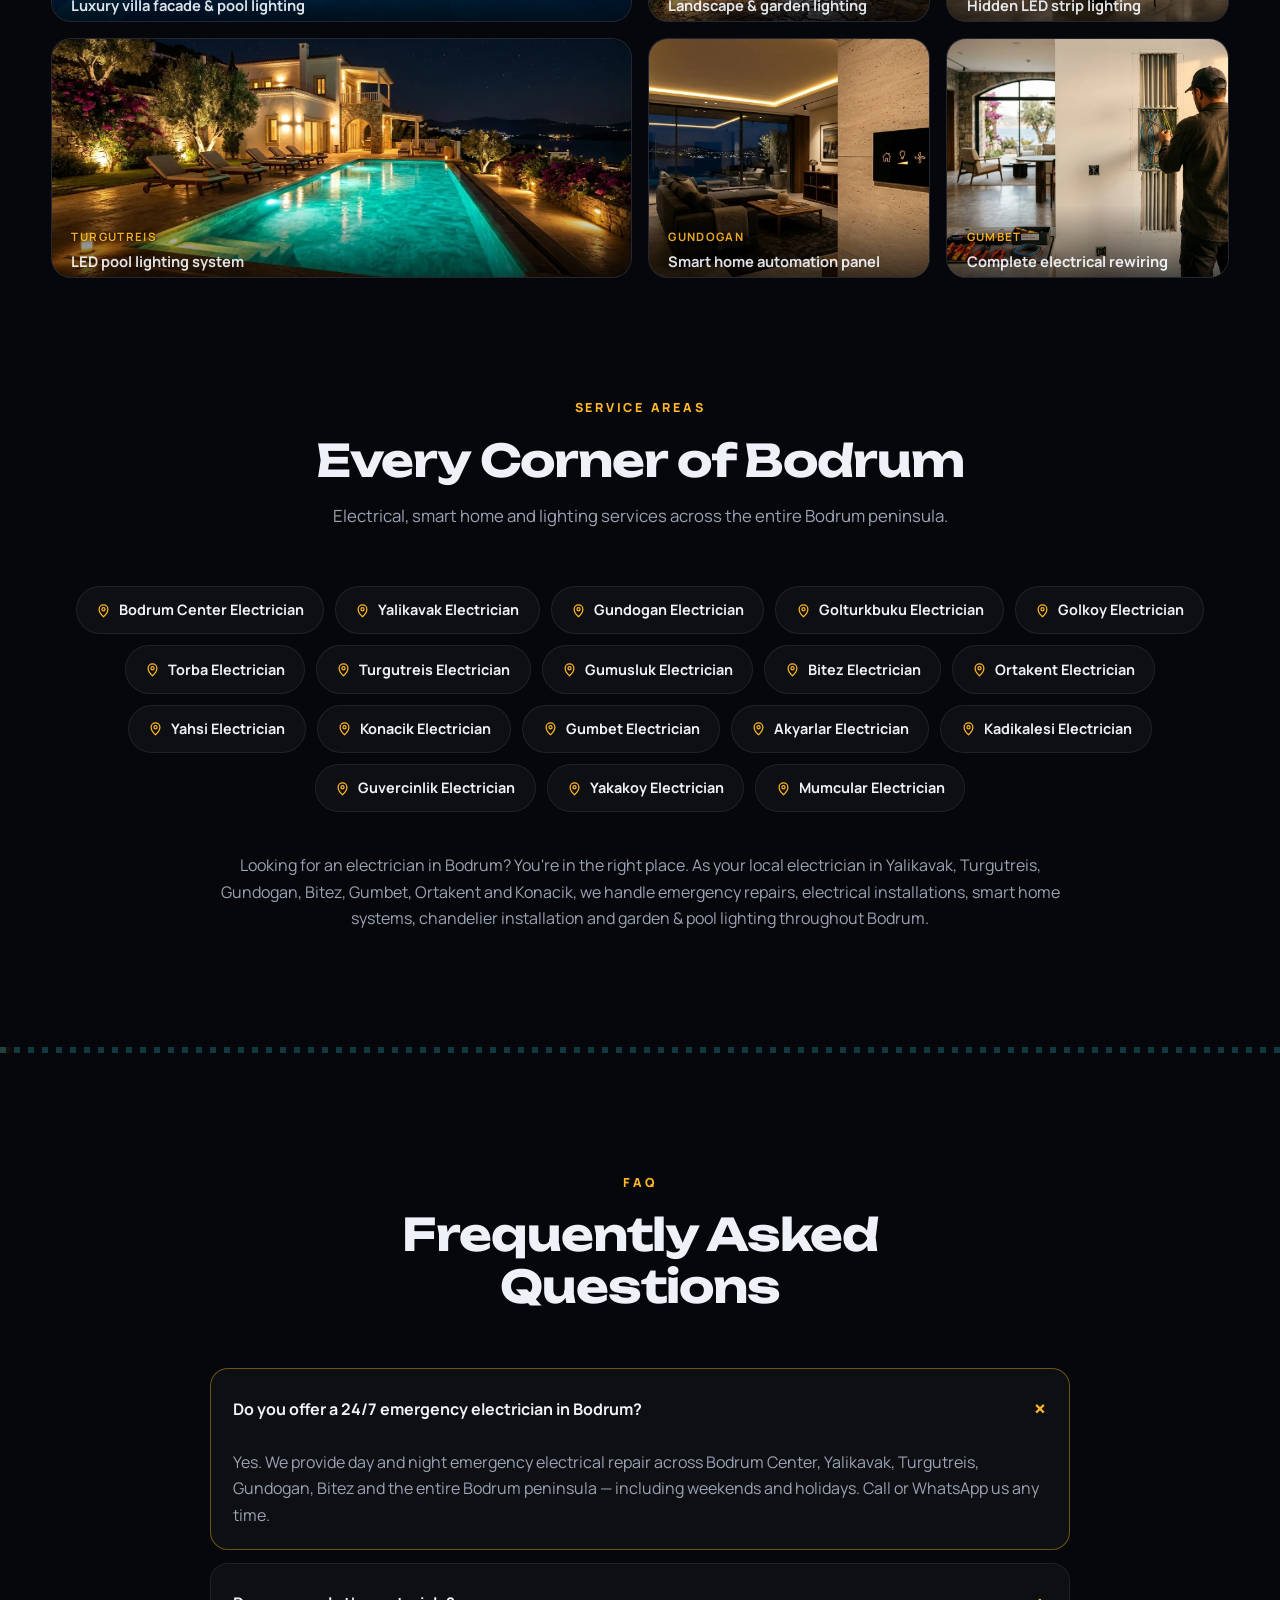
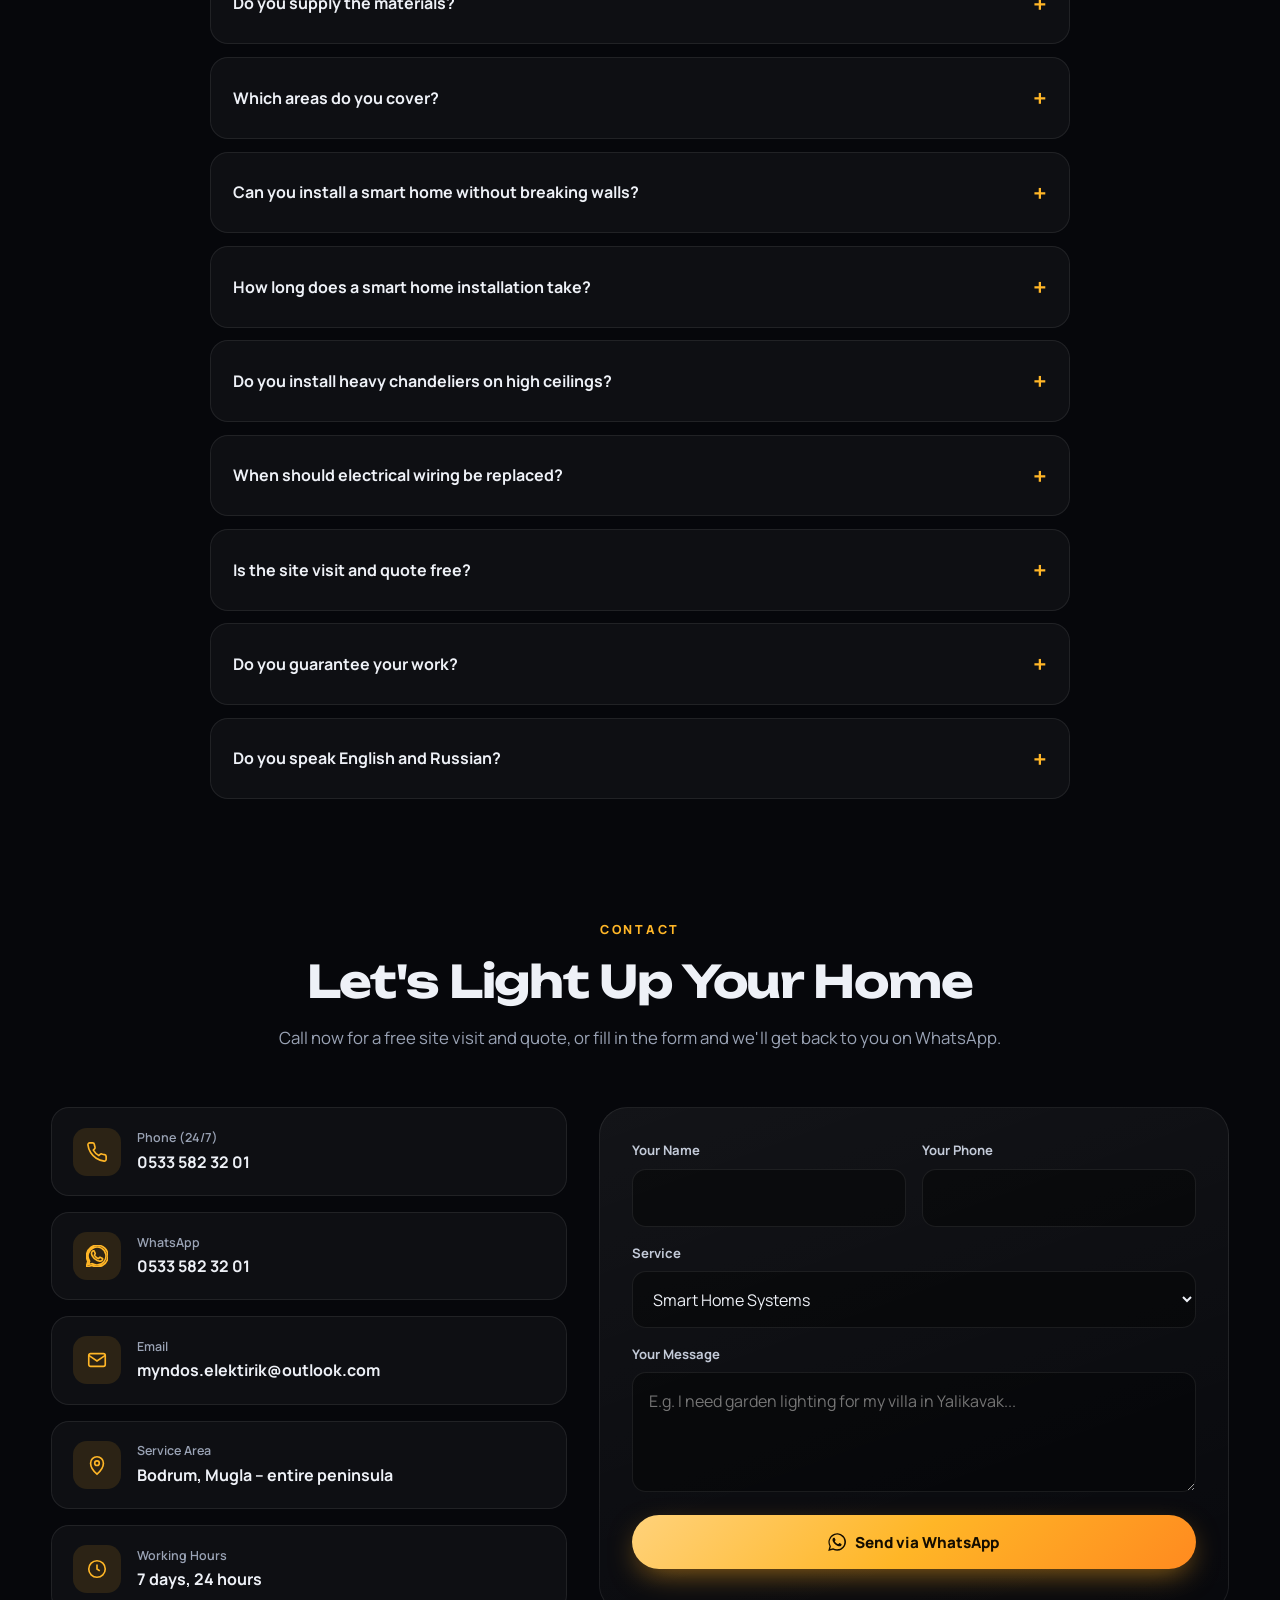
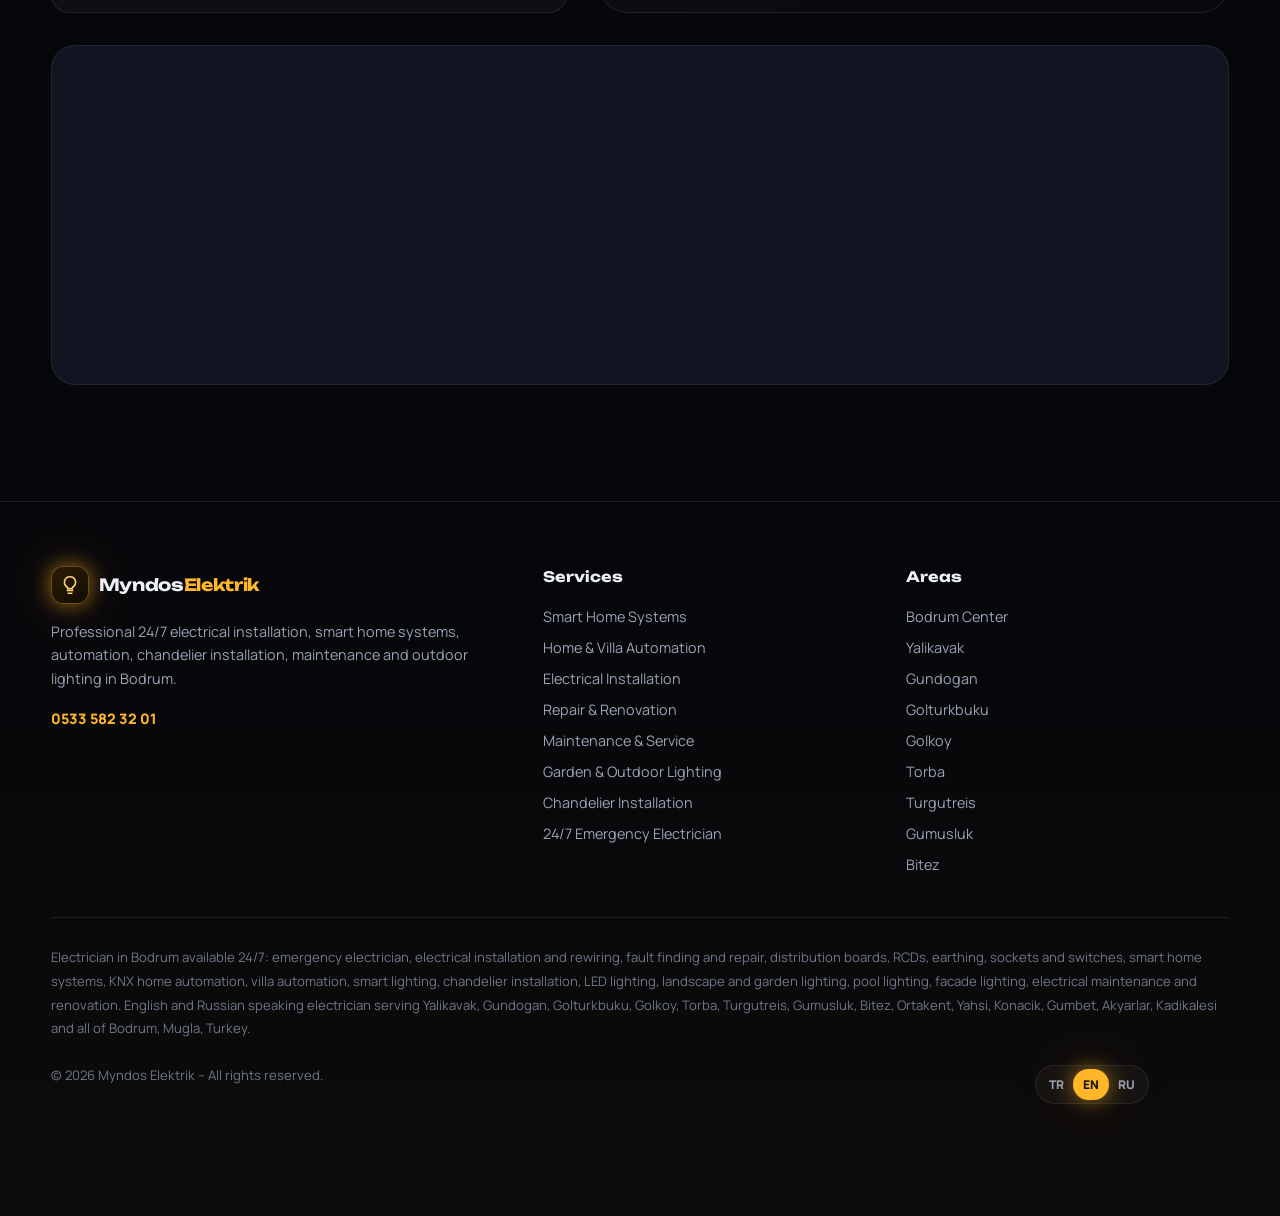
==== commit d448526d: "Add files via upload" ====
--- a/en/index.html
+++ b/en/index.html
@@ -8,11 +8,11 @@
 <meta name="keywords" content="myndos elektrik, electrician bodrum, bodrum electrician, emergency electrician bodrum, 24/7 electrician bodrum, english speaking electrician bodrum, electrician yalikavak, electrician turgutreis, electrician gundogan, electrician bitez, electrician gumbet, electrician torba, electrician golturkbuku, smart home bodrum, home automation bodrum, villa automation turkey, KNX bodrum, chandelier installation bodrum, garden lighting bodrum, landscape lighting bodrum, pool lighting bodrum, led lighting bodrum, electrical installation bodrum, rewiring bodrum, electrical repair bodrum, villa electrician bodrum, electrician near me bodrum, electrician mugla turkey">
 <meta name="author" content="Myndos Elektrik">
 <meta name="robots" content="index, follow, max-image-preview:large, max-snippet:-1">
-<link rel="canonical" href="https://myndoselektrik.pages.dev/en/">
-<link rel="alternate" hreflang="tr" href="https://myndoselektrik.pages.dev/">
-<link rel="alternate" hreflang="en" href="https://myndoselektrik.pages.dev/en/">
-<link rel="alternate" hreflang="ru" href="https://myndoselektrik.pages.dev/ru/">
-<link rel="alternate" hreflang="x-default" href="https://myndoselektrik.pages.dev/">
+<link rel="canonical" href="https://myndoselektrik.com/en/">
+<link rel="alternate" hreflang="tr" href="https://myndoselektrik.com/">
+<link rel="alternate" hreflang="en" href="https://myndoselektrik.com/en/">
+<link rel="alternate" hreflang="ru" href="https://myndoselektrik.com/ru/">
+<link rel="alternate" hreflang="x-default" href="https://myndoselektrik.com/">
 <!-- Local SEO -->
 <meta name="geo.region" content="TR-48">
 <meta name="geo.placename" content="Bodrum, Muğla">
@@ -23,8 +23,8 @@
 <meta property="og:site_name" content="Myndos Elektrik">
 <meta property="og:title" content="Electrician in Bodrum | Myndos Elektrik – 24/7 Smart Home & Lighting">
 <meta property="og:description" content="Myndos Elektrik – trusted electrician in Bodrum – 24/7 emergency repairs, electrical installation, smart home & automation, chandelier installation, garden and pool lighting. Yalikavak, Turgutreis, Gundogan & all Bodrum.">
-<meta property="og:url" content="https://myndoselektrik.pages.dev/en/">
-<meta property="og:image" content="https://myndoselektrik.pages.dev/assets/img/og-image.jpg">
+<meta property="og:url" content="https://myndoselektrik.com/en/">
+<meta property="og:image" content="https://myndoselektrik.com/assets/img/og-image.jpg">
 <meta property="og:image:width" content="1200">
 <meta property="og:image:height" content="630">
 <meta property="og:locale" content="en_GB">
@@ -33,7 +33,7 @@
 <meta name="twitter:card" content="summary_large_image">
 <meta name="twitter:title" content="Electrician in Bodrum | Myndos Elektrik – 24/7 Smart Home & Lighting">
 <meta name="twitter:description" content="Myndos Elektrik – trusted electrician in Bodrum – 24/7 emergency repairs, electrical installation, smart home & automation, chandelier installation, garden and pool lighting. Yalikavak, Turgutreis, Gundogan & all Bodrum.">
-<meta name="twitter:image" content="https://myndoselektrik.pages.dev/assets/img/og-image.jpg">
+<meta name="twitter:image" content="https://myndoselektrik.com/assets/img/og-image.jpg">
 <!-- App / icons -->
 <meta name="theme-color" content="#06070b">
 <link rel="icon" href="../assets/img/favicon.svg" type="image/svg+xml">
@@ -44,10 +44,10 @@
 <link rel="preconnect" href="https://fonts.gstatic.com" crossorigin>
 <link rel="preload" as="image" href="../assets/img/hero.webp" type="image/webp" fetchpriority="high">
 <link href="https://fonts.googleapis.com/css2?family=Manrope:wght@400;500;600;700;800&family=Unbounded:wght@500;700&display=swap&subset=cyrillic,latin-ext" rel="stylesheet">
-<link rel="stylesheet" href="../assets/css/style.css?v=202611211546">
-<script type="application/ld+json">{"@context": "https://schema.org", "@type": "Electrician", "@id": "https://myndoselektrik.pages.dev/#business", "name": "Myndos Elektrik", "description": "Myndos Elektrik – trusted electrician in Bodrum – 24/7 emergency repairs, electrical installation, smart home & automation, chandelier installation, garden and pool lighting. Yalikavak, Turgutreis, Gundogan & all Bodrum.", "url": "https://myndoselektrik.pages.dev/en/", "telephone": "+905335823201", "email": "myndos.elektirik@outlook.com", "image": ["https://myndoselektrik.pages.dev/assets/img/hero.jpg", "https://myndoselektrik.pages.dev/assets/img/chandelier.jpg", "https://myndoselektrik.pages.dev/assets/img/electrical-panel.jpg", "https://myndoselektrik.pages.dev/assets/img/garden-lighting.jpg"], "logo": "https://myndoselektrik.pages.dev/assets/img/favicon.svg", "priceRange": "₺₺", "address": {"@type": "PostalAddress", "addressLocality": "Bodrum", "addressRegion": "Muğla", "postalCode": "48400", "addressCountry": "TR"}, "geo": {"@type": "GeoCoordinates", "latitude": 37.0344, "longitude": 27.4305}, "areaServed": [{"@type": "Place", "name": "Bodrum Merkez, Bodrum"}, {"@type": "Place", "name": "Yalıkavak, Bodrum"}, {"@type": "Place", "name": "Gündoğan, Bodrum"}, {"@type": "Place", "name": "Göltürkbükü, Bodrum"}, {"@type": "Place", "name": "Gölköy, Bodrum"}, {"@type": "Place", "name": "Torba, Bodrum"}, {"@type": "Place", "name": "Turgutreis, Bodrum"}, {"@type": "Place", "name": "Gümüşlük, Bodrum"}, {"@type": "Place", "name": "Bitez, Bodrum"}, {"@type": "Place", "name": "Ortakent, Bodrum"}, {"@type": "Place", "name": "Yahşi, Bodrum"}, {"@type": "Place", "name": "Konacık, Bodrum"}, {"@type": "Place", "name": "Gümbet, Bodrum"}, {"@type": "Place", "name": "Akyarlar, Bodrum"}, {"@type": "Place", "name": "Kadıkalesi, Bodrum"}, {"@type": "Place", "name": "Güvercinlik, Bodrum"}, {"@type": "Place", "name": "Yakaköy, Bodrum"}, {"@type": "Place", "name": "Mumcular, Bodrum"}], "openingHoursSpecification": [{"@type": "OpeningHoursSpecification", "dayOfWeek": ["Monday", "Tuesday", "Wednesday", "Thursday", "Friday", "Saturday", "Sunday"], "opens": "00:00", "closes": "23:59"}], "knowsLanguage": ["tr", "en", "ru"], "hasOfferCatalog": {"@type": "OfferCatalog", "name": "Our Services", "itemListElement": [{"@type": "Offer", "itemOffered": {"@type": "Service", "name": "Smart Home Systems", "description": "KNX, Zigbee and Wi‑Fi smart home installation. Control lights, blinds, A/C, cameras and alarms from one app, by voice or phone.", "areaServed": "Bodrum"}}, {"@type": "Offer", "itemOffered": {"@type": "Service", "name": "Home & Villa Automation", "description": "Full automation with scenes, timers and sensors. Energy‑saving, remotely accessible automation for villas, hotels and businesses.", "areaServed": "Bodrum"}}, {"@type": "Offer", "itemOffered": {"@type": "Service", "name": "Electrical Installation", "description": "Complete wiring for new builds and villas, distribution boards, earthing and RCD installation — clean, careful, code‑compliant workmanship.", "areaServed": "Bodrum"}}, {"@type": "Offer", "itemOffered": {"@type": "Service", "name": "Repair & Renovation", "description": "Rewiring old installations, socket & switch replacement, breaker and cable faults, complete electrical upgrades during renovations.", "areaServed": "Bodrum"}}, {"@type": "Offer", "itemOffered": {"@type": "Service", "name": "Maintenance & Service", "description": "Scheduled electrical maintenance for villas, complexes and businesses: panel checks, thermal inspection and pre‑season safety checks.", "areaServed": "Bodrum"}}, {"@type": "Offer", "itemOffered": {"@type": "Service", "name": "Garden & Outdoor Lighting", "description": "Landscape, garden, pool and facade lighting. Tree uplights, path lights and LED pool lights that turn your villa into a night‑time masterpiece.", "areaServed": "Bodrum"}}, {"@type": "Offer", "itemOffered": {"@type": "Service", "name": "Chandelier Installation", "description": "Safe installation of crystal, modern and heavy chandeliers. Experts in high ceilings, double‑height spaces and dimmer connections.", "areaServed": "Bodrum"}}, {"@type": "Offer", "itemOffered": {"@type": "Service", "name": "24/7 Emergency Electrician", "description": "Power cut, short circuit, tripping breakers or burning smell? Fast emergency electrician service day and night across Bodrum.", "areaServed": "Bodrum"}}]}, "sameAs": ["https://www.instagram.com/", "https://maps.google.com/?q=Bodrum"]}</script>
+<link rel="stylesheet" href="../assets/css/style.css?v=202611211607">
+<script type="application/ld+json">{"@context": "https://schema.org", "@type": "Electrician", "@id": "https://myndoselektrik.com/#business", "name": "Myndos Elektrik", "description": "Myndos Elektrik – trusted electrician in Bodrum – 24/7 emergency repairs, electrical installation, smart home & automation, chandelier installation, garden and pool lighting. Yalikavak, Turgutreis, Gundogan & all Bodrum.", "url": "https://myndoselektrik.com/en/", "telephone": "+905335823201", "email": "myndos.elektirik@outlook.com", "image": ["https://myndoselektrik.com/assets/img/hero.jpg", "https://myndoselektrik.com/assets/img/chandelier.jpg", "https://myndoselektrik.com/assets/img/electrical-panel.jpg", "https://myndoselektrik.com/assets/img/garden-lighting.jpg"], "logo": "https://myndoselektrik.com/assets/img/favicon.svg", "priceRange": "₺₺", "address": {"@type": "PostalAddress", "addressLocality": "Bodrum", "addressRegion": "Muğla", "postalCode": "48400", "addressCountry": "TR"}, "geo": {"@type": "GeoCoordinates", "latitude": 37.0344, "longitude": 27.4305}, "areaServed": [{"@type": "Place", "name": "Bodrum Merkez, Bodrum"}, {"@type": "Place", "name": "Yalıkavak, Bodrum"}, {"@type": "Place", "name": "Gündoğan, Bodrum"}, {"@type": "Place", "name": "Göltürkbükü, Bodrum"}, {"@type": "Place", "name": "Gölköy, Bodrum"}, {"@type": "Place", "name": "Torba, Bodrum"}, {"@type": "Place", "name": "Turgutreis, Bodrum"}, {"@type": "Place", "name": "Gümüşlük, Bodrum"}, {"@type": "Place", "name": "Bitez, Bodrum"}, {"@type": "Place", "name": "Ortakent, Bodrum"}, {"@type": "Place", "name": "Yahşi, Bodrum"}, {"@type": "Place", "name": "Konacık, Bodrum"}, {"@type": "Place", "name": "Gümbet, Bodrum"}, {"@type": "Place", "name": "Akyarlar, Bodrum"}, {"@type": "Place", "name": "Kadıkalesi, Bodrum"}, {"@type": "Place", "name": "Güvercinlik, Bodrum"}, {"@type": "Place", "name": "Yakaköy, Bodrum"}, {"@type": "Place", "name": "Mumcular, Bodrum"}], "openingHoursSpecification": [{"@type": "OpeningHoursSpecification", "dayOfWeek": ["Monday", "Tuesday", "Wednesday", "Thursday", "Friday", "Saturday", "Sunday"], "opens": "00:00", "closes": "23:59"}], "knowsLanguage": ["tr", "en", "ru"], "hasOfferCatalog": {"@type": "OfferCatalog", "name": "Our Services", "itemListElement": [{"@type": "Offer", "itemOffered": {"@type": "Service", "name": "Smart Home Systems", "description": "KNX, Zigbee and Wi‑Fi smart home installation. Control lights, blinds, A/C, cameras and alarms from one app, by voice or phone.", "areaServed": "Bodrum"}}, {"@type": "Offer", "itemOffered": {"@type": "Service", "name": "Home & Villa Automation", "description": "Full automation with scenes, timers and sensors. Energy‑saving, remotely accessible automation for villas, hotels and businesses.", "areaServed": "Bodrum"}}, {"@type": "Offer", "itemOffered": {"@type": "Service", "name": "Electrical Installation", "description": "Complete wiring for new builds and villas, distribution boards, earthing and RCD installation — clean, careful, code‑compliant workmanship.", "areaServed": "Bodrum"}}, {"@type": "Offer", "itemOffered": {"@type": "Service", "name": "Repair & Renovation", "description": "Rewiring old installations, socket & switch replacement, breaker and cable faults, complete electrical upgrades during renovations.", "areaServed": "Bodrum"}}, {"@type": "Offer", "itemOffered": {"@type": "Service", "name": "Maintenance & Service", "description": "Scheduled electrical maintenance for villas, complexes and businesses: panel checks, thermal inspection and pre‑season safety checks.", "areaServed": "Bodrum"}}, {"@type": "Offer", "itemOffered": {"@type": "Service", "name": "Garden & Outdoor Lighting", "description": "Landscape, garden, pool and facade lighting. Tree uplights, path lights and LED pool lights that turn your villa into a night‑time masterpiece.", "areaServed": "Bodrum"}}, {"@type": "Offer", "itemOffered": {"@type": "Service", "name": "Chandelier Installation", "description": "Safe installation of crystal, modern and heavy chandeliers. Experts in high ceilings, double‑height spaces and dimmer connections.", "areaServed": "Bodrum"}}, {"@type": "Offer", "itemOffered": {"@type": "Service", "name": "24/7 Emergency Electrician", "description": "Power cut, short circuit, tripping breakers or burning smell? Fast emergency electrician service day and night across Bodrum.", "areaServed": "Bodrum"}}]}, "sameAs": ["https://www.instagram.com/", "https://maps.google.com/?q=Bodrum"]}</script>
 <script type="application/ld+json">{"@context": "https://schema.org", "@type": "FAQPage", "mainEntity": [{"@type": "Question", "name": "Do you offer a 24/7 emergency electrician in Bodrum?", "acceptedAnswer": {"@type": "Answer", "text": "Yes. We provide day and night emergency electrical repair across Bodrum Center, Yalikavak, Turgutreis, Gundogan, Bitez and the entire Bodrum peninsula — including weekends and holidays. Call or WhatsApp us any time."}}, {"@type": "Question", "name": "Do you supply the materials?", "acceptedAnswer": {"@type": "Answer", "text": "No, we don't sell materials. You purchase the products (chandeliers, fixtures, smart home devices etc.) and we take care of the installation and wiring. We're happy to advise you for free on what to buy beforehand."}}, {"@type": "Question", "name": "Which areas do you cover?", "acceptedAnswer": {"@type": "Answer", "text": "We cover all of Bodrum including Bodrum Center, Yalikavak, Gundogan, Golturkbuku, Golkoy, Torba, Turgutreis, Gumusluk, Bitez, Ortakent, Yahsi, Konacik, Gumbet, Akyarlar, Kadikalesi, Guvercinlik, Yakakoy and Mumcular."}}, {"@type": "Question", "name": "Can you install a smart home without breaking walls?", "acceptedAnswer": {"@type": "Answer", "text": "Yes. Using wireless (Zigbee / Wi‑Fi) smart switches, sockets, blind motors and sensors we upgrade your home without touching the existing wiring. For new builds we recommend a wired KNX system."}}, {"@type": "Question", "name": "How long does a smart home installation take?", "acceptedAnswer": {"@type": "Answer", "text": "A wireless smart home setup for an apartment usually takes 1 day. Comprehensive villa automation projects are installed within 2–7 days."}}, {"@type": "Question", "name": "Do you install heavy chandeliers on high ceilings?", "acceptedAnswer": {"@type": "Answer", "text": "Yes. We safely mount crystal and heavy chandeliers with proper anchoring — using scaffolding when needed — up to 6–8 metres high, including dimmer and smart control connections."}}, {"@type": "Question", "name": "When should electrical wiring be replaced?", "acceptedAnswer": {"@type": "Answer", "text": "If breakers trip often, sockets get hot or smell burnt, the wiring is older than 20 years, or there is no RCD (residual current device), your installation should be inspected and renewed."}}, {"@type": "Question", "name": "Is the site visit and quote free?", "acceptedAnswer": {"@type": "Answer", "text": "Site visits and quotes are free for projects within Bodrum. For emergency repairs, the price is clearly stated before any work begins."}}, {"@type": "Question", "name": "Do you guarantee your work?", "acceptedAnswer": {"@type": "Answer", "text": "Yes. All our installation work and workmanship is guaranteed. We also offer after‑installation support and maintenance contracts."}}, {"@type": "Question", "name": "Do you speak English and Russian?", "acceptedAnswer": {"@type": "Answer", "text": "Yes. We work with many international villa owners and property managers in Bodrum and communicate in English and Russian, with quotes and invoices in your preferred language."}}]}</script>
-<script type="application/ld+json">{"@context": "https://schema.org", "@type": "WebSite", "name": "Myndos Elektrik", "url": "https://myndoselektrik.pages.dev/en/", "inLanguage": "en"}</script>
+<script type="application/ld+json">{"@context": "https://schema.org", "@type": "WebSite", "name": "Myndos Elektrik", "url": "https://myndoselektrik.com/en/", "inLanguage": "en"}</script>
 </head>
 <body>
 <div id="loader" aria-hidden="true"><div class="loader-bulb"></div></div>
@@ -273,6 +273,6 @@
 
 <div class="lightbox" role="dialog" aria-modal="true"><button class="lb-close" aria-label="Close">×</button><div><img src="data:," alt=""><p></p></div></div>
 
-<script src="../assets/js/main.js?v=202611211546" defer></script>
+<script src="../assets/js/main.js?v=202611211607" defer></script>
 </body>
 </html>
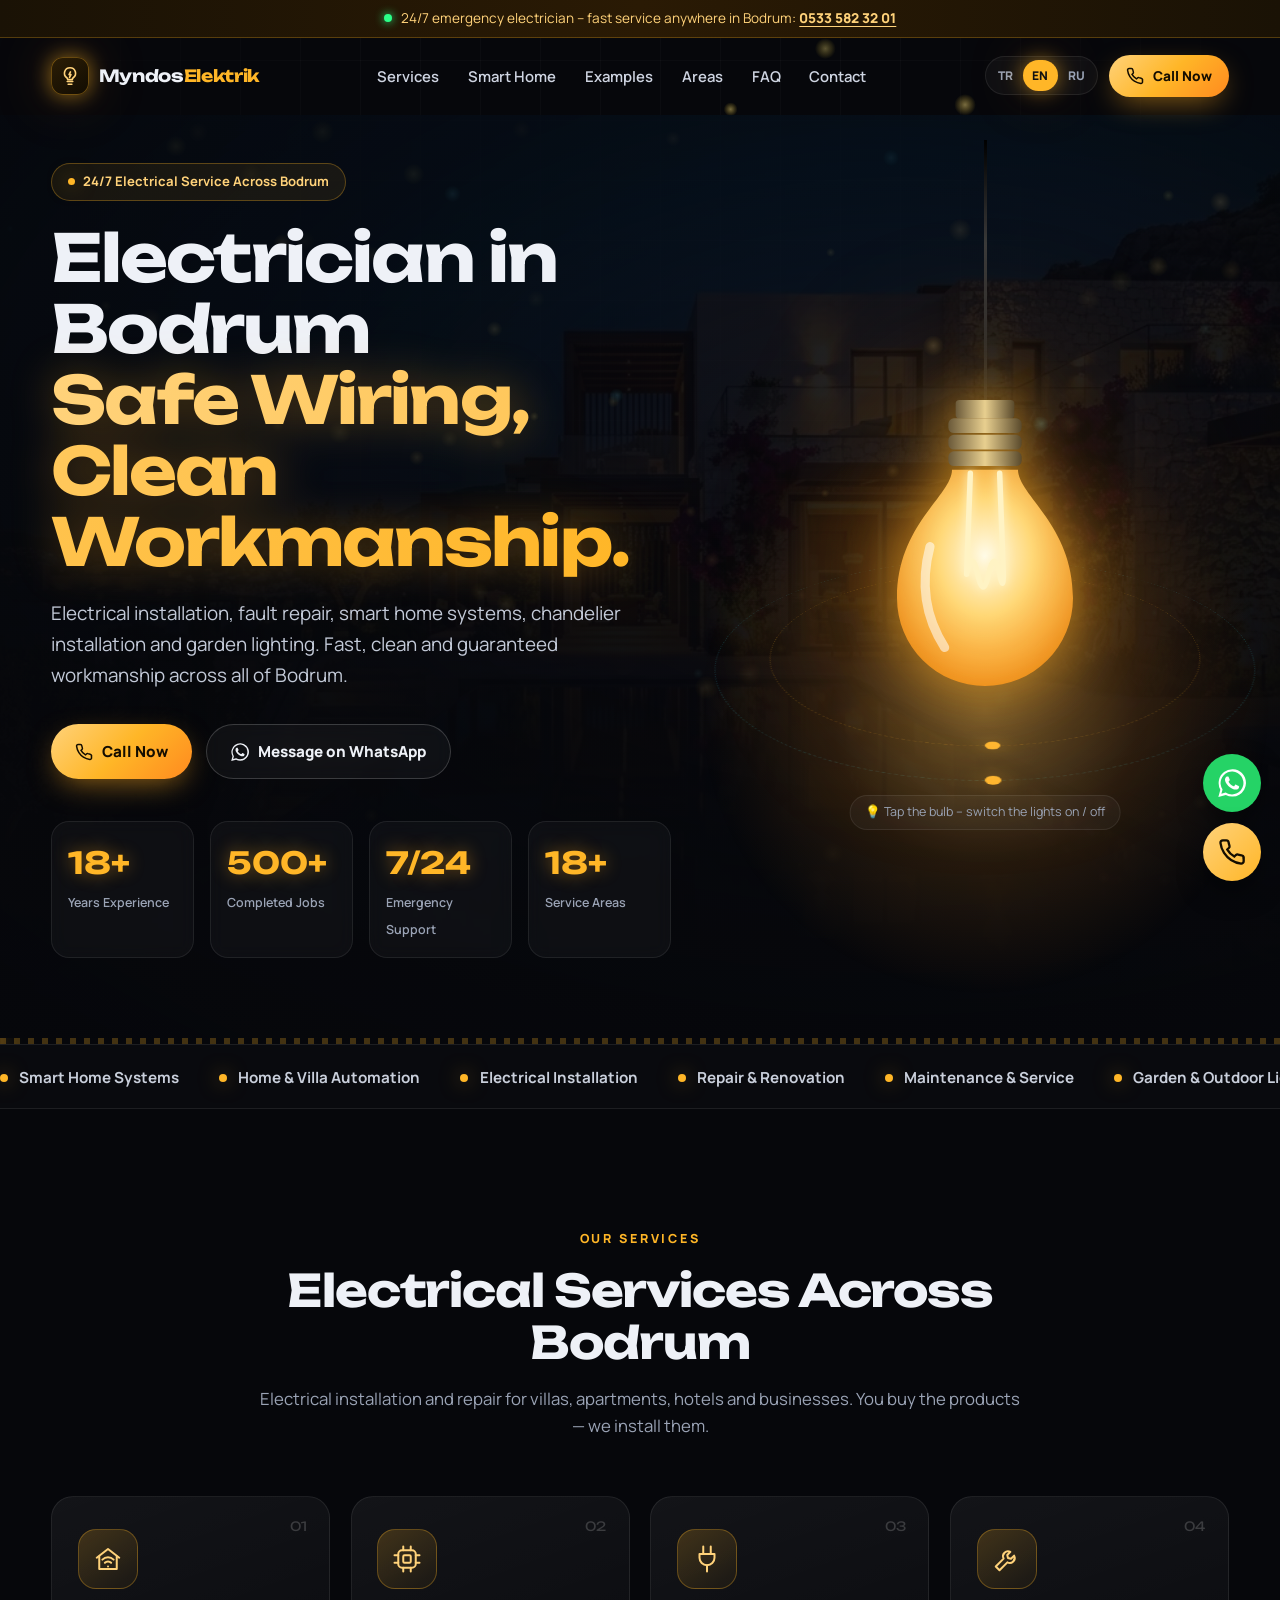
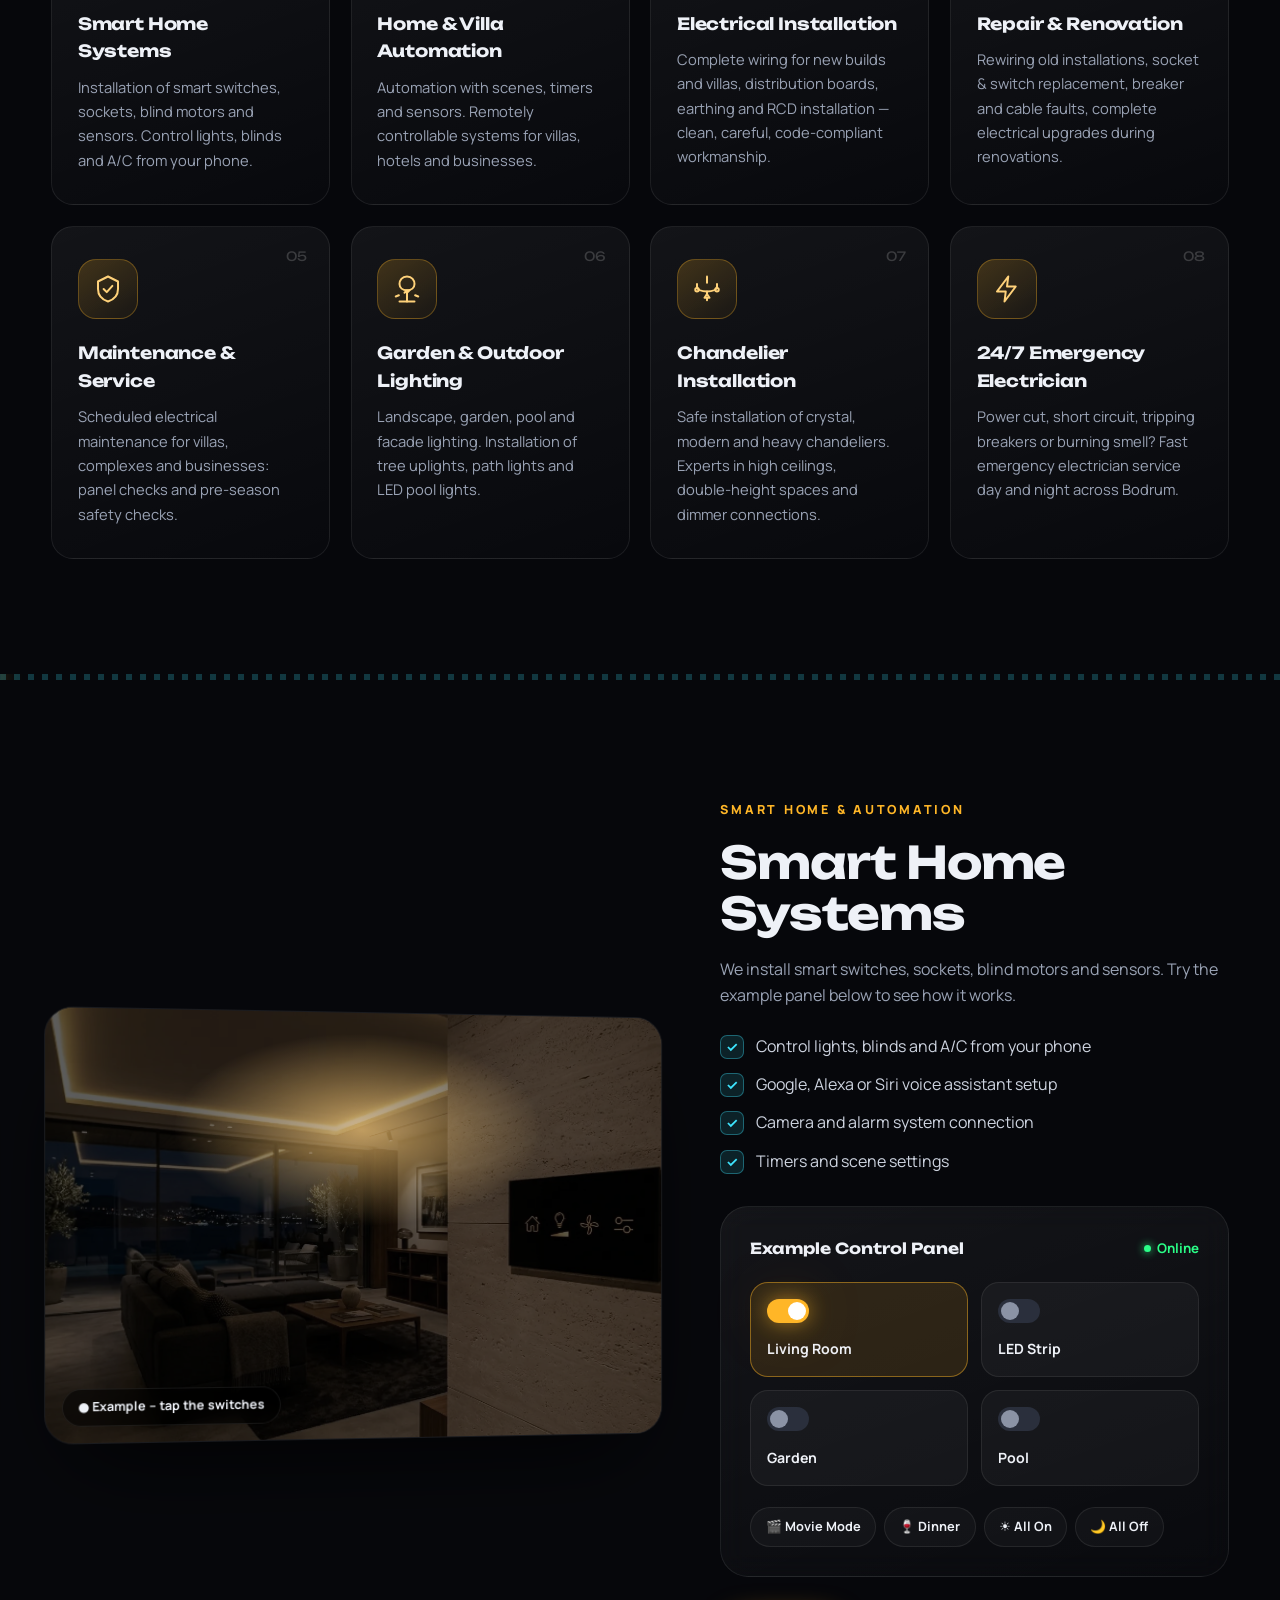
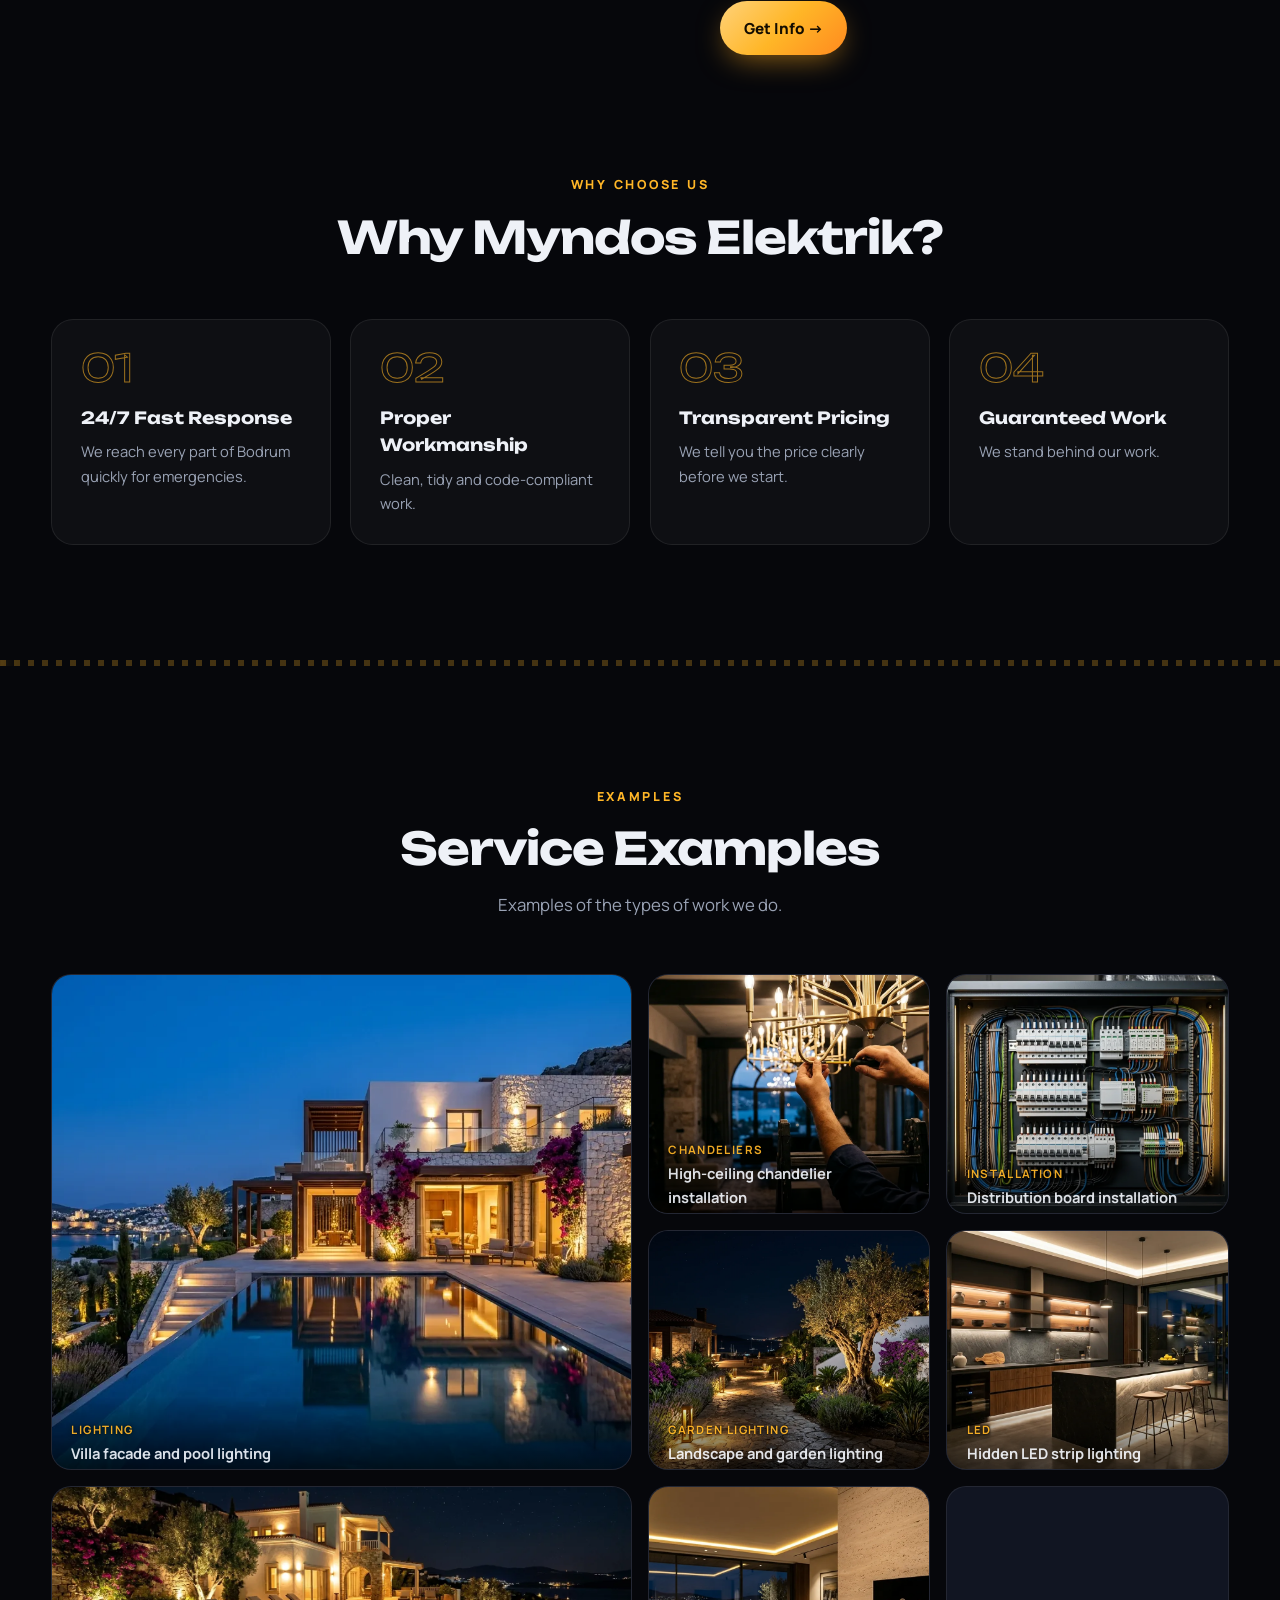
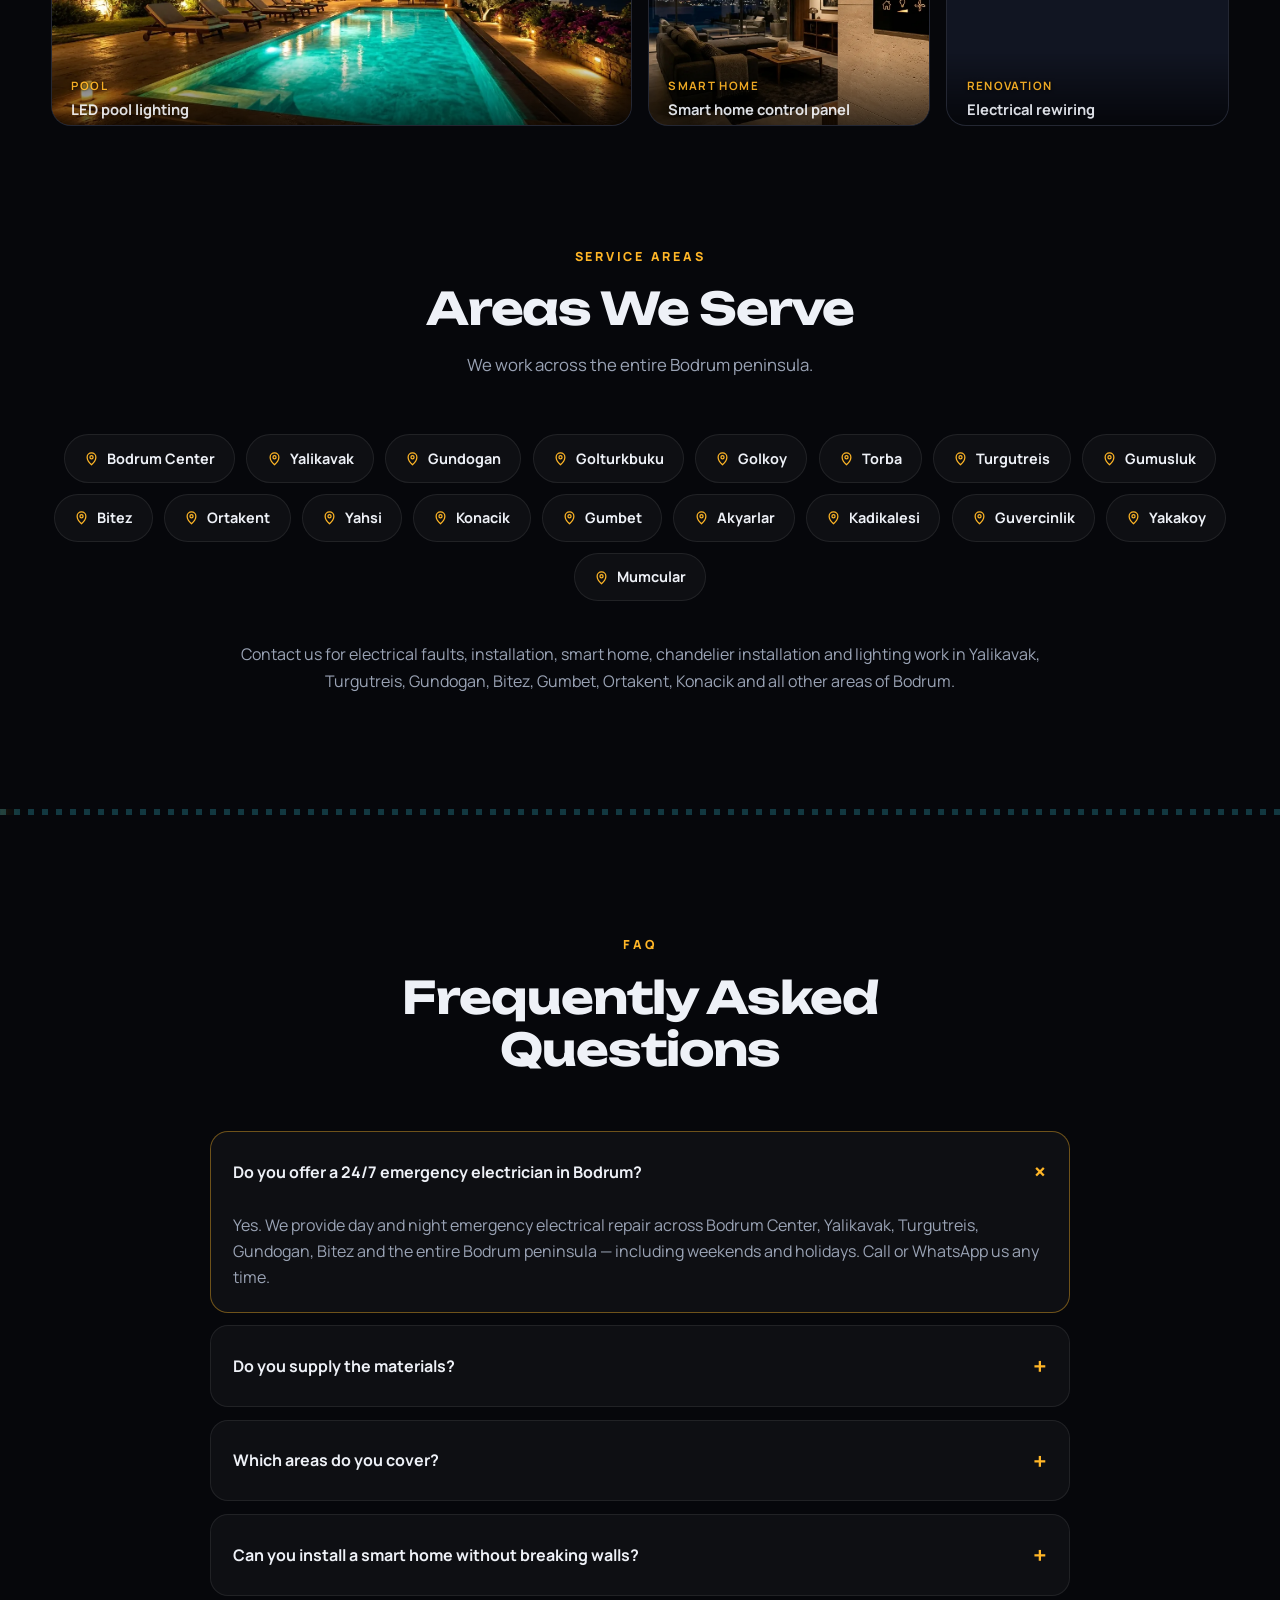
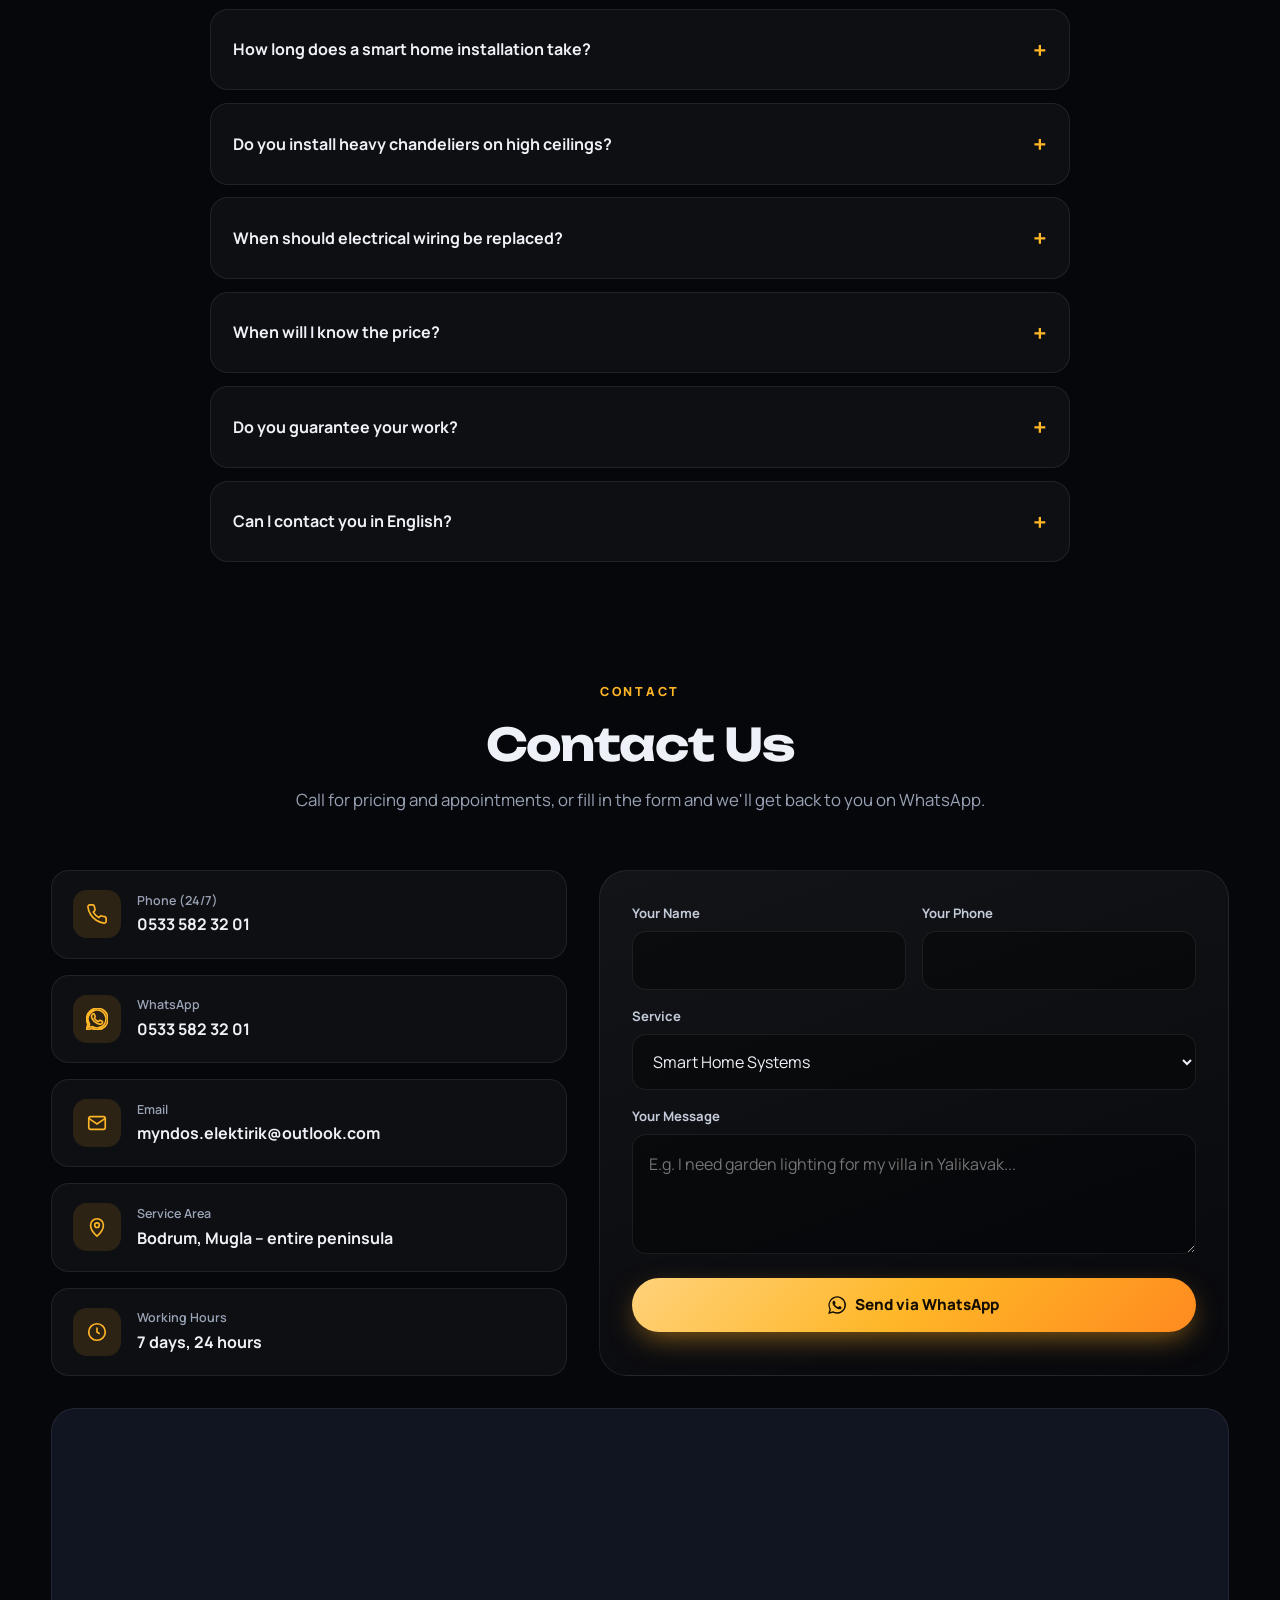
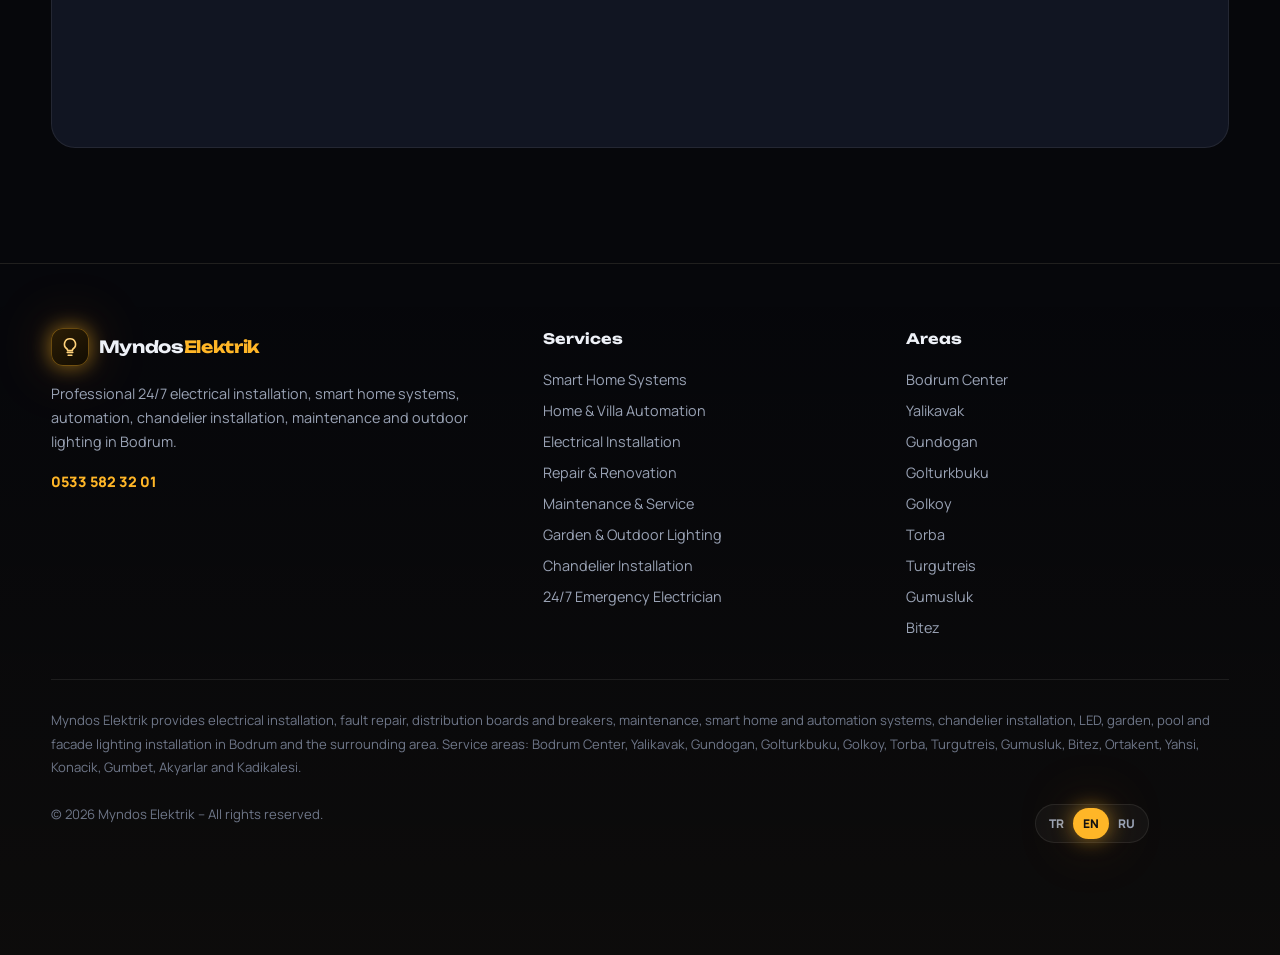
==== commit 18b8dfc2: "Add files via upload" ====
--- a/en/index.html
+++ b/en/index.html
@@ -5,7 +5,7 @@
 <meta name="viewport" content="width=device-width, initial-scale=1, viewport-fit=cover">
 <title>Electrician in Bodrum | Myndos Elektrik – 24/7 Smart Home & Lighting</title>
 <meta name="description" content="Myndos Elektrik – trusted electrician in Bodrum – 24/7 emergency repairs, electrical installation, smart home & automation, chandelier installation, garden and pool lighting. Yalikavak, Turgutreis, Gundogan & all Bodrum.">
-<meta name="keywords" content="myndos elektrik, electrician bodrum, bodrum electrician, emergency electrician bodrum, 24/7 electrician bodrum, english speaking electrician bodrum, electrician yalikavak, electrician turgutreis, electrician gundogan, electrician bitez, electrician gumbet, electrician torba, electrician golturkbuku, smart home bodrum, home automation bodrum, villa automation turkey, KNX bodrum, chandelier installation bodrum, garden lighting bodrum, landscape lighting bodrum, pool lighting bodrum, led lighting bodrum, electrical installation bodrum, rewiring bodrum, electrical repair bodrum, villa electrician bodrum, electrician near me bodrum, electrician mugla turkey">
+<meta name="keywords" content="myndos elektrik, electrician bodrum, bodrum electrician, emergency electrician bodrum, 24/7 electrician bodrum, electrician yalikavak, electrician turgutreis, electrician gundogan, electrician bitez, electrician gumbet, electrician torba, electrician golturkbuku, smart home bodrum, home automation bodrum, villa automation turkey, KNX bodrum, chandelier installation bodrum, garden lighting bodrum, landscape lighting bodrum, pool lighting bodrum, led lighting bodrum, electrical installation bodrum, rewiring bodrum, electrical repair bodrum, villa electrician bodrum, electrician near me bodrum, electrician mugla turkey">
 <meta name="author" content="Myndos Elektrik">
 <meta name="robots" content="index, follow, max-image-preview:large, max-snippet:-1">
 <link rel="canonical" href="https://myndoselektrik.com/en/">
@@ -44,9 +44,9 @@
 <link rel="preconnect" href="https://fonts.gstatic.com" crossorigin>
 <link rel="preload" as="image" href="../assets/img/hero.webp" type="image/webp" fetchpriority="high">
 <link href="https://fonts.googleapis.com/css2?family=Manrope:wght@400;500;600;700;800&family=Unbounded:wght@500;700&display=swap&subset=cyrillic,latin-ext" rel="stylesheet">
-<link rel="stylesheet" href="../assets/css/style.css?v=202611211607">
-<script type="application/ld+json">{"@context": "https://schema.org", "@type": "Electrician", "@id": "https://myndoselektrik.com/#business", "name": "Myndos Elektrik", "description": "Myndos Elektrik – trusted electrician in Bodrum – 24/7 emergency repairs, electrical installation, smart home & automation, chandelier installation, garden and pool lighting. Yalikavak, Turgutreis, Gundogan & all Bodrum.", "url": "https://myndoselektrik.com/en/", "telephone": "+905335823201", "email": "myndos.elektirik@outlook.com", "image": ["https://myndoselektrik.com/assets/img/hero.jpg", "https://myndoselektrik.com/assets/img/chandelier.jpg", "https://myndoselektrik.com/assets/img/electrical-panel.jpg", "https://myndoselektrik.com/assets/img/garden-lighting.jpg"], "logo": "https://myndoselektrik.com/assets/img/favicon.svg", "priceRange": "₺₺", "address": {"@type": "PostalAddress", "addressLocality": "Bodrum", "addressRegion": "Muğla", "postalCode": "48400", "addressCountry": "TR"}, "geo": {"@type": "GeoCoordinates", "latitude": 37.0344, "longitude": 27.4305}, "areaServed": [{"@type": "Place", "name": "Bodrum Merkez, Bodrum"}, {"@type": "Place", "name": "Yalıkavak, Bodrum"}, {"@type": "Place", "name": "Gündoğan, Bodrum"}, {"@type": "Place", "name": "Göltürkbükü, Bodrum"}, {"@type": "Place", "name": "Gölköy, Bodrum"}, {"@type": "Place", "name": "Torba, Bodrum"}, {"@type": "Place", "name": "Turgutreis, Bodrum"}, {"@type": "Place", "name": "Gümüşlük, Bodrum"}, {"@type": "Place", "name": "Bitez, Bodrum"}, {"@type": "Place", "name": "Ortakent, Bodrum"}, {"@type": "Place", "name": "Yahşi, Bodrum"}, {"@type": "Place", "name": "Konacık, Bodrum"}, {"@type": "Place", "name": "Gümbet, Bodrum"}, {"@type": "Place", "name": "Akyarlar, Bodrum"}, {"@type": "Place", "name": "Kadıkalesi, Bodrum"}, {"@type": "Place", "name": "Güvercinlik, Bodrum"}, {"@type": "Place", "name": "Yakaköy, Bodrum"}, {"@type": "Place", "name": "Mumcular, Bodrum"}], "openingHoursSpecification": [{"@type": "OpeningHoursSpecification", "dayOfWeek": ["Monday", "Tuesday", "Wednesday", "Thursday", "Friday", "Saturday", "Sunday"], "opens": "00:00", "closes": "23:59"}], "knowsLanguage": ["tr", "en", "ru"], "hasOfferCatalog": {"@type": "OfferCatalog", "name": "Our Services", "itemListElement": [{"@type": "Offer", "itemOffered": {"@type": "Service", "name": "Smart Home Systems", "description": "KNX, Zigbee and Wi‑Fi smart home installation. Control lights, blinds, A/C, cameras and alarms from one app, by voice or phone.", "areaServed": "Bodrum"}}, {"@type": "Offer", "itemOffered": {"@type": "Service", "name": "Home & Villa Automation", "description": "Full automation with scenes, timers and sensors. Energy‑saving, remotely accessible automation for villas, hotels and businesses.", "areaServed": "Bodrum"}}, {"@type": "Offer", "itemOffered": {"@type": "Service", "name": "Electrical Installation", "description": "Complete wiring for new builds and villas, distribution boards, earthing and RCD installation — clean, careful, code‑compliant workmanship.", "areaServed": "Bodrum"}}, {"@type": "Offer", "itemOffered": {"@type": "Service", "name": "Repair & Renovation", "description": "Rewiring old installations, socket & switch replacement, breaker and cable faults, complete electrical upgrades during renovations.", "areaServed": "Bodrum"}}, {"@type": "Offer", "itemOffered": {"@type": "Service", "name": "Maintenance & Service", "description": "Scheduled electrical maintenance for villas, complexes and businesses: panel checks, thermal inspection and pre‑season safety checks.", "areaServed": "Bodrum"}}, {"@type": "Offer", "itemOffered": {"@type": "Service", "name": "Garden & Outdoor Lighting", "description": "Landscape, garden, pool and facade lighting. Tree uplights, path lights and LED pool lights that turn your villa into a night‑time masterpiece.", "areaServed": "Bodrum"}}, {"@type": "Offer", "itemOffered": {"@type": "Service", "name": "Chandelier Installation", "description": "Safe installation of crystal, modern and heavy chandeliers. Experts in high ceilings, double‑height spaces and dimmer connections.", "areaServed": "Bodrum"}}, {"@type": "Offer", "itemOffered": {"@type": "Service", "name": "24/7 Emergency Electrician", "description": "Power cut, short circuit, tripping breakers or burning smell? Fast emergency electrician service day and night across Bodrum.", "areaServed": "Bodrum"}}]}, "sameAs": ["https://www.instagram.com/", "https://maps.google.com/?q=Bodrum"]}</script>
-<script type="application/ld+json">{"@context": "https://schema.org", "@type": "FAQPage", "mainEntity": [{"@type": "Question", "name": "Do you offer a 24/7 emergency electrician in Bodrum?", "acceptedAnswer": {"@type": "Answer", "text": "Yes. We provide day and night emergency electrical repair across Bodrum Center, Yalikavak, Turgutreis, Gundogan, Bitez and the entire Bodrum peninsula — including weekends and holidays. Call or WhatsApp us any time."}}, {"@type": "Question", "name": "Do you supply the materials?", "acceptedAnswer": {"@type": "Answer", "text": "No, we don't sell materials. You purchase the products (chandeliers, fixtures, smart home devices etc.) and we take care of the installation and wiring. We're happy to advise you for free on what to buy beforehand."}}, {"@type": "Question", "name": "Which areas do you cover?", "acceptedAnswer": {"@type": "Answer", "text": "We cover all of Bodrum including Bodrum Center, Yalikavak, Gundogan, Golturkbuku, Golkoy, Torba, Turgutreis, Gumusluk, Bitez, Ortakent, Yahsi, Konacik, Gumbet, Akyarlar, Kadikalesi, Guvercinlik, Yakakoy and Mumcular."}}, {"@type": "Question", "name": "Can you install a smart home without breaking walls?", "acceptedAnswer": {"@type": "Answer", "text": "Yes. Using wireless (Zigbee / Wi‑Fi) smart switches, sockets, blind motors and sensors we upgrade your home without touching the existing wiring. For new builds we recommend a wired KNX system."}}, {"@type": "Question", "name": "How long does a smart home installation take?", "acceptedAnswer": {"@type": "Answer", "text": "A wireless smart home setup for an apartment usually takes 1 day. Comprehensive villa automation projects are installed within 2–7 days."}}, {"@type": "Question", "name": "Do you install heavy chandeliers on high ceilings?", "acceptedAnswer": {"@type": "Answer", "text": "Yes. We safely mount crystal and heavy chandeliers with proper anchoring — using scaffolding when needed — up to 6–8 metres high, including dimmer and smart control connections."}}, {"@type": "Question", "name": "When should electrical wiring be replaced?", "acceptedAnswer": {"@type": "Answer", "text": "If breakers trip often, sockets get hot or smell burnt, the wiring is older than 20 years, or there is no RCD (residual current device), your installation should be inspected and renewed."}}, {"@type": "Question", "name": "Is the site visit and quote free?", "acceptedAnswer": {"@type": "Answer", "text": "Site visits and quotes are free for projects within Bodrum. For emergency repairs, the price is clearly stated before any work begins."}}, {"@type": "Question", "name": "Do you guarantee your work?", "acceptedAnswer": {"@type": "Answer", "text": "Yes. All our installation work and workmanship is guaranteed. We also offer after‑installation support and maintenance contracts."}}, {"@type": "Question", "name": "Do you speak English and Russian?", "acceptedAnswer": {"@type": "Answer", "text": "Yes. We work with many international villa owners and property managers in Bodrum and communicate in English and Russian, with quotes and invoices in your preferred language."}}]}</script>
+<link rel="stylesheet" href="../assets/css/style.css?v=202611212117">
+<script type="application/ld+json">{"@context": "https://schema.org", "@type": "Electrician", "@id": "https://myndoselektrik.com/#business", "name": "Myndos Elektrik", "description": "Myndos Elektrik – trusted electrician in Bodrum – 24/7 emergency repairs, electrical installation, smart home & automation, chandelier installation, garden and pool lighting. Yalikavak, Turgutreis, Gundogan & all Bodrum.", "url": "https://myndoselektrik.com/en/", "telephone": "+905335823201", "email": "myndos.elektirik@outlook.com", "image": ["https://myndoselektrik.com/assets/img/hero.jpg", "https://myndoselektrik.com/assets/img/chandelier.jpg", "https://myndoselektrik.com/assets/img/electrical-panel.jpg", "https://myndoselektrik.com/assets/img/garden-lighting.jpg"], "logo": "https://myndoselektrik.com/assets/img/favicon.svg", "priceRange": "₺₺", "foundingDate": "2008", "address": {"@type": "PostalAddress", "addressLocality": "Bodrum", "addressRegion": "Muğla", "postalCode": "48400", "addressCountry": "TR"}, "geo": {"@type": "GeoCoordinates", "latitude": 37.0344, "longitude": 27.4305}, "areaServed": [{"@type": "Place", "name": "Bodrum Merkez, Bodrum"}, {"@type": "Place", "name": "Yalıkavak, Bodrum"}, {"@type": "Place", "name": "Gündoğan, Bodrum"}, {"@type": "Place", "name": "Göltürkbükü, Bodrum"}, {"@type": "Place", "name": "Gölköy, Bodrum"}, {"@type": "Place", "name": "Torba, Bodrum"}, {"@type": "Place", "name": "Turgutreis, Bodrum"}, {"@type": "Place", "name": "Gümüşlük, Bodrum"}, {"@type": "Place", "name": "Bitez, Bodrum"}, {"@type": "Place", "name": "Ortakent, Bodrum"}, {"@type": "Place", "name": "Yahşi, Bodrum"}, {"@type": "Place", "name": "Konacık, Bodrum"}, {"@type": "Place", "name": "Gümbet, Bodrum"}, {"@type": "Place", "name": "Akyarlar, Bodrum"}, {"@type": "Place", "name": "Kadıkalesi, Bodrum"}, {"@type": "Place", "name": "Güvercinlik, Bodrum"}, {"@type": "Place", "name": "Yakaköy, Bodrum"}, {"@type": "Place", "name": "Mumcular, Bodrum"}], "openingHoursSpecification": [{"@type": "OpeningHoursSpecification", "dayOfWeek": ["Monday", "Tuesday", "Wednesday", "Thursday", "Friday", "Saturday", "Sunday"], "opens": "00:00", "closes": "23:59"}], "hasOfferCatalog": {"@type": "OfferCatalog", "name": "Our Services", "itemListElement": [{"@type": "Offer", "itemOffered": {"@type": "Service", "name": "Smart Home Systems", "description": "Installation of smart switches, sockets, blind motors and sensors. Control lights, blinds and A/C from your phone.", "areaServed": "Bodrum"}}, {"@type": "Offer", "itemOffered": {"@type": "Service", "name": "Home & Villa Automation", "description": "Automation with scenes, timers and sensors. Remotely controllable systems for villas, hotels and businesses.", "areaServed": "Bodrum"}}, {"@type": "Offer", "itemOffered": {"@type": "Service", "name": "Electrical Installation", "description": "Complete wiring for new builds and villas, distribution boards, earthing and RCD installation — clean, careful, code‑compliant workmanship.", "areaServed": "Bodrum"}}, {"@type": "Offer", "itemOffered": {"@type": "Service", "name": "Repair & Renovation", "description": "Rewiring old installations, socket & switch replacement, breaker and cable faults, complete electrical upgrades during renovations.", "areaServed": "Bodrum"}}, {"@type": "Offer", "itemOffered": {"@type": "Service", "name": "Maintenance & Service", "description": "Scheduled electrical maintenance for villas, complexes and businesses: panel checks and pre‑season safety checks.", "areaServed": "Bodrum"}}, {"@type": "Offer", "itemOffered": {"@type": "Service", "name": "Garden & Outdoor Lighting", "description": "Landscape, garden, pool and facade lighting. Installation of tree uplights, path lights and LED pool lights.", "areaServed": "Bodrum"}}, {"@type": "Offer", "itemOffered": {"@type": "Service", "name": "Chandelier Installation", "description": "Safe installation of crystal, modern and heavy chandeliers. Experts in high ceilings, double‑height spaces and dimmer connections.", "areaServed": "Bodrum"}}, {"@type": "Offer", "itemOffered": {"@type": "Service", "name": "24/7 Emergency Electrician", "description": "Power cut, short circuit, tripping breakers or burning smell? Fast emergency electrician service day and night across Bodrum.", "areaServed": "Bodrum"}}]}, "sameAs": ["https://www.instagram.com/", "https://maps.google.com/?q=Bodrum"]}</script>
+<script type="application/ld+json">{"@context": "https://schema.org", "@type": "FAQPage", "mainEntity": [{"@type": "Question", "name": "Do you offer a 24/7 emergency electrician in Bodrum?", "acceptedAnswer": {"@type": "Answer", "text": "Yes. We provide day and night emergency electrical repair across Bodrum Center, Yalikavak, Turgutreis, Gundogan, Bitez and the entire Bodrum peninsula — including weekends and holidays. Call or WhatsApp us any time."}}, {"@type": "Question", "name": "Do you supply the materials?", "acceptedAnswer": {"@type": "Answer", "text": "No, we don't sell materials. You purchase the products (chandeliers, fixtures, smart home devices etc.) and we take care of the installation and wiring. We're happy to advise you for free on what to buy beforehand."}}, {"@type": "Question", "name": "Which areas do you cover?", "acceptedAnswer": {"@type": "Answer", "text": "We cover all of Bodrum including Bodrum Center, Yalikavak, Gundogan, Golturkbuku, Golkoy, Torba, Turgutreis, Gumusluk, Bitez, Ortakent, Yahsi, Konacik, Gumbet, Akyarlar, Kadikalesi, Guvercinlik, Yakakoy and Mumcular."}}, {"@type": "Question", "name": "Can you install a smart home without breaking walls?", "acceptedAnswer": {"@type": "Answer", "text": "Yes. We install wireless smart switches, sockets, blind motors and sensors without touching the existing wiring."}}, {"@type": "Question", "name": "How long does a smart home installation take?", "acceptedAnswer": {"@type": "Answer", "text": "It depends on the size of the job. Once we see the property we tell you clearly how long it will take."}}, {"@type": "Question", "name": "Do you install heavy chandeliers on high ceilings?", "acceptedAnswer": {"@type": "Answer", "text": "Yes. We safely mount crystal and heavy chandeliers with proper fixings, including on high ceilings, and connect dimmers and smart controls."}}, {"@type": "Question", "name": "When should electrical wiring be replaced?", "acceptedAnswer": {"@type": "Answer", "text": "If breakers trip often, sockets get hot or smell burnt, the wiring is older than 20 years, or there is no RCD (residual current device), your installation should be inspected and renewed."}}, {"@type": "Question", "name": "When will I know the price?", "acceptedAnswer": {"@type": "Answer", "text": "After seeing the job and before starting, we tell you the price clearly. No surprise charges afterwards."}}, {"@type": "Question", "name": "Do you guarantee your work?", "acceptedAnswer": {"@type": "Answer", "text": "Yes. If there is any problem with our installation or workmanship, we come back and fix it."}}, {"@type": "Question", "name": "Can I contact you in English?", "acceptedAnswer": {"@type": "Answer", "text": "Yes. Just send us a WhatsApp message in English — we use translation to understand your request and reply to you."}}]}</script>
 <script type="application/ld+json">{"@context": "https://schema.org", "@type": "WebSite", "name": "Myndos Elektrik", "url": "https://myndoselektrik.com/en/", "inLanguage": "en"}</script>
 </head>
 <body>
@@ -65,7 +65,7 @@
     <ul class="menu">
       <li><a href="#services">Services</a></li>
       <li><a href="#smart">Smart Home</a></li>
-      <li><a href="#projects">Projects</a></li>
+      <li><a href="#projects">Examples</a></li>
       <li><a href="#areas">Areas</a></li>
       <li><a href="#faq">FAQ</a></li>
       <li><a href="#contact">Contact</a></li>
@@ -84,16 +84,16 @@
     <div class="hero-bg"><picture><source srcset="../assets/img/hero.webp" type="image/webp"><img src="../assets/img/hero.jpg" alt="" fetchpriority="high" width="1376" height="768"></picture></div>
     <div class="container hero-grid">
       <div>
-        <span class="badge"><i></i>Bodrum's Premium Electrical & Lighting Experts</span>
-        <h1>Electrician in Bodrum<br><span class="glow-text">Safe Wiring, Flawless Installation.</span></h1>
-        <p class="lead">From electrical installations to smart home automation, from chandelier mounting to luxury villa garden lighting — reliable, certified, flawless electrical services in Bodrum, 24/7. English spoken.</p>
+        <span class="badge"><i></i>24/7 Electrical Service Across Bodrum</span>
+        <h1>Electrician in Bodrum<br><span class="glow-text">Safe Wiring, Clean Workmanship.</span></h1>
+        <p class="lead">Electrical installation, fault repair, smart home systems, chandelier installation and garden lighting. Fast, clean and guaranteed workmanship across all of Bodrum.</p>
         <div class="hero-cta">
           <a href="tel:+905335823201" class="btn btn-primary"><svg viewBox="0 0 24 24" fill="none" stroke="currentColor" stroke-width="2" aria-hidden="true"><path d="M22 16.9v3a2 2 0 01-2.2 2 19.8 19.8 0 01-8.6-3.1 19.5 19.5 0 01-6-6A19.8 19.8 0 012.1 4.2 2 2 0 014.1 2h3a2 2 0 012 1.7c.1 1 .4 1.9.7 2.8a2 2 0 01-.5 2.1L8 9.9a16 16 0 006 6l1.3-1.3a2 2 0 012.1-.4c.9.3 1.8.6 2.8.7a2 2 0 011.7 2z"/></svg>Call Now</a>
           <a href="https://wa.me/905335823201?text=Hello%2C%20I%20would%20like%20to%20use%20your%20electrical%20services.%20Could%20you%20give%20me%20some%20information%3F" target="_blank" rel="noopener" class="btn btn-ghost"><svg viewBox="0 0 24 24" fill="currentColor" aria-hidden="true"><path d="M17.5 14.4c-.3-.1-1.8-.9-2-1-.3-.1-.5-.1-.7.1-.2.3-.8 1-.9 1.2-.2.2-.3.2-.6.1-.3-.1-1.3-.5-2.4-1.5-.9-.8-1.5-1.8-1.7-2.1-.2-.3 0-.5.1-.6l.4-.5c.2-.2.2-.3.3-.5.1-.2 0-.4 0-.5l-.9-2.2c-.2-.6-.5-.5-.7-.5h-.6c-.2 0-.5.1-.8.4-.3.3-1 1-1 2.5s1.1 2.9 1.2 3.1c.1.2 2.1 3.2 5.1 4.5.7.3 1.3.5 1.7.6.7.2 1.4.2 1.9.1.6-.1 1.8-.7 2-1.4.2-.7.2-1.3.2-1.4-.1-.1-.3-.2-.6-.3zM12 21.8c-1.8 0-3.5-.5-5-1.4l-.4-.2-3.7 1 1-3.6-.2-.4A9.8 9.8 0 1112 21.8zM20.5 3.5A11.8 11.8 0 002 17.7L.3 24l6.4-1.7A11.8 11.8 0 0024 12c0-3.2-1.2-6.2-3.5-8.5z"/></svg>Message on WhatsApp</a>
         </div>
         <div class="stats reveal">
-          <div class="stat"><strong data-count="15" data-suffix="+">0</strong><span>Years Experience</span></div>
-          <div class="stat"><strong data-count="2500" data-suffix="+">0</strong><span>Completed Jobs</span></div>
+          <div class="stat"><strong data-count="18" data-suffix="+">0</strong><span>Years Experience</span></div>
+          <div class="stat"><strong data-count="500" data-suffix="+">0</strong><span>Completed Jobs</span></div>
           <div class="stat"><strong>7/24</strong><span>Emergency Support</span></div>
           <div class="stat"><strong data-count="18" data-suffix="+">0</strong><span>Service Areas</span></div>
         </div>
@@ -126,17 +126,17 @@
   </section>
 
   <div class="led-strip" aria-hidden="true"></div>
-  <div class="ticker" aria-label="Service Areas"><div class="ticker-track"><span>Bodrum Center Electrician</span><span>Yalikavak Electrician</span><span>Gundogan Electrician</span><span>Golturkbuku Electrician</span><span>Golkoy Electrician</span><span>Torba Electrician</span><span>Turgutreis Electrician</span><span>Gumusluk Electrician</span><span>Bitez Electrician</span><span>Ortakent Electrician</span><span>Yahsi Electrician</span><span>Konacik Electrician</span><span>Gumbet Electrician</span><span>Akyarlar Electrician</span><span>Kadikalesi Electrician</span><span>Guvercinlik Electrician</span><span>Yakakoy Electrician</span><span>Mumcular Electrician</span><span aria-hidden="true">Bodrum Center Electrician</span><span aria-hidden="true">Yalikavak Electrician</span><span aria-hidden="true">Gundogan Electrician</span><span aria-hidden="true">Golturkbuku Electrician</span><span aria-hidden="true">Golkoy Electrician</span><span aria-hidden="true">Torba Electrician</span><span aria-hidden="true">Turgutreis Electrician</span><span aria-hidden="true">Gumusluk Electrician</span><span aria-hidden="true">Bitez Electrician</span><span aria-hidden="true">Ortakent Electrician</span><span aria-hidden="true">Yahsi Electrician</span><span aria-hidden="true">Konacik Electrician</span><span aria-hidden="true">Gumbet Electrician</span><span aria-hidden="true">Akyarlar Electrician</span><span aria-hidden="true">Kadikalesi Electrician</span><span aria-hidden="true">Guvercinlik Electrician</span><span aria-hidden="true">Yakakoy Electrician</span><span aria-hidden="true">Mumcular Electrician</span></div></div>
+  <div class="ticker" aria-label="Service Areas"><div class="ticker-track"><span>Smart Home Systems</span><span>Home & Villa Automation</span><span>Electrical Installation</span><span>Repair & Renovation</span><span>Maintenance & Service</span><span>Garden & Outdoor Lighting</span><span>Chandelier Installation</span><span>24/7 Emergency Electrician</span><span aria-hidden="true">Smart Home Systems</span><span aria-hidden="true">Home & Villa Automation</span><span aria-hidden="true">Electrical Installation</span><span aria-hidden="true">Repair & Renovation</span><span aria-hidden="true">Maintenance & Service</span><span aria-hidden="true">Garden & Outdoor Lighting</span><span aria-hidden="true">Chandelier Installation</span><span aria-hidden="true">24/7 Emergency Electrician</span></div></div>
 
   <!-- SERVICES -->
   <section id="services">
     <div class="container">
       <div class="sec-head reveal">
         <span class="kicker">Our Services</span>
-        <h2>Everything Electrical in Bodrum</h2>
-        <p>Professional electrical installation and workmanship for villas, apartments, hotels and businesses. You buy the products — we install them perfectly.</p>
-      </div>
-      <div class="services"><article class="card tilt reveal d0"><span class="num">01</span><div class="ico"><svg viewBox="0 0 24 24" aria-hidden="true"><path d="M3 11l9-7 9 7"/><path d="M5 10v10h14V10"/><path d="M9.5 15a3.5 3.5 0 015 0"/><path d="M7.5 12.5a6.5 6.5 0 019 0"/><path d="M12 18h.01"/></svg></div><h3>Smart Home Systems</h3><p>KNX, Zigbee and Wi‑Fi smart home installation. Control lights, blinds, A/C, cameras and alarms from one app, by voice or phone.</p></article><article class="card tilt reveal d1"><span class="num">02</span><div class="ico"><svg viewBox="0 0 24 24" aria-hidden="true"><rect x="5" y="5" width="14" height="14" rx="3"/><rect x="9" y="9" width="6" height="6" rx="1"/><path d="M9 2v3M15 2v3M9 19v3M15 19v3M2 9h3M2 15h3M19 9h3M19 15h3"/></svg></div><h3>Home & Villa Automation</h3><p>Full automation with scenes, timers and sensors. Energy‑saving, remotely accessible automation for villas, hotels and businesses.</p></article><article class="card tilt reveal d2"><span class="num">03</span><div class="ico"><svg viewBox="0 0 24 24" aria-hidden="true"><path d="M9 2v6M15 2v6"/><path d="M6 8h12v3a6 6 0 01-12 0z"/><path d="M12 17v5"/></svg></div><h3>Electrical Installation</h3><p>Complete wiring for new builds and villas, distribution boards, earthing and RCD installation — clean, careful, code‑compliant workmanship.</p></article><article class="card tilt reveal d3"><span class="num">04</span><div class="ico"><svg viewBox="0 0 24 24" aria-hidden="true"><path d="M14.7 6.3a4 4 0 00-5.4 5.4L3 18l3 3 6.3-6.3a4 4 0 005.4-5.4l-2.5 2.5-2.4-.6-.6-2.4z"/></svg></div><h3>Repair & Renovation</h3><p>Rewiring old installations, socket & switch replacement, breaker and cable faults, complete electrical upgrades during renovations.</p></article><article class="card tilt reveal d0"><span class="num">05</span><div class="ico"><svg viewBox="0 0 24 24" aria-hidden="true"><path d="M12 2l8 4v6c0 5-3.5 8.5-8 10-4.5-1.5-8-5-8-10V6z"/><path d="M8.5 12l2.5 2.5 4.5-5"/></svg></div><h3>Maintenance & Service</h3><p>Scheduled electrical maintenance for villas, complexes and businesses: panel checks, thermal inspection and pre‑season safety checks.</p></article><article class="card tilt reveal d1"><span class="num">06</span><div class="ico"><svg viewBox="0 0 24 24" aria-hidden="true"><path d="M12 22v-7"/><path d="M12 2C8 2 6 5 6 8c0 3 2.5 5 6 5s6-2 6-5c0-3-2-6-6-6z"/><path d="M6 22h12"/><path d="M3 18l2.5-1M21 18l-2.5-1M12 13l-2 2M12 15l2-2"/></svg></div><h3>Garden & Outdoor Lighting</h3><p>Landscape, garden, pool and facade lighting. Tree uplights, path lights and LED pool lights that turn your villa into a night‑time masterpiece.</p></article><article class="card tilt reveal d2"><span class="num">07</span><div class="ico"><svg viewBox="0 0 24 24" aria-hidden="true"><path d="M12 2v5"/><path d="M4 10c0 2.5 3.5 4 8 4s8-1.5 8-4"/><path d="M4 10V8m16 2V8M12 14v2"/><circle cx="4" cy="12.5" r="1.4"/><circle cx="20" cy="12.5" r="1.4"/><path d="M12 16l-2 3h4z"/><path d="M12 19v2"/></svg></div><h3>Chandelier Installation</h3><p>Safe installation of crystal, modern and heavy chandeliers. Experts in high ceilings, double‑height spaces and dimmer connections.</p></article><article class="card tilt reveal d3"><span class="num">08</span><div class="ico"><svg viewBox="0 0 24 24" aria-hidden="true"><path d="M13 2L4 14h7l-1 8 9-12h-7z"/></svg></div><h3>24/7 Emergency Electrician</h3><p>Power cut, short circuit, tripping breakers or burning smell? Fast emergency electrician service day and night across Bodrum.</p></article></div>
+        <h2>Electrical Services Across Bodrum</h2>
+        <p>Electrical installation and repair for villas, apartments, hotels and businesses. You buy the products — we install them.</p>
+      </div>
+      <div class="services"><article class="card tilt reveal d0"><span class="num">01</span><div class="ico"><svg viewBox="0 0 24 24" aria-hidden="true"><path d="M3 11l9-7 9 7"/><path d="M5 10v10h14V10"/><path d="M9.5 15a3.5 3.5 0 015 0"/><path d="M7.5 12.5a6.5 6.5 0 019 0"/><path d="M12 18h.01"/></svg></div><h3>Smart Home Systems</h3><p>Installation of smart switches, sockets, blind motors and sensors. Control lights, blinds and A/C from your phone.</p></article><article class="card tilt reveal d1"><span class="num">02</span><div class="ico"><svg viewBox="0 0 24 24" aria-hidden="true"><rect x="5" y="5" width="14" height="14" rx="3"/><rect x="9" y="9" width="6" height="6" rx="1"/><path d="M9 2v3M15 2v3M9 19v3M15 19v3M2 9h3M2 15h3M19 9h3M19 15h3"/></svg></div><h3>Home & Villa Automation</h3><p>Automation with scenes, timers and sensors. Remotely controllable systems for villas, hotels and businesses.</p></article><article class="card tilt reveal d2"><span class="num">03</span><div class="ico"><svg viewBox="0 0 24 24" aria-hidden="true"><path d="M9 2v6M15 2v6"/><path d="M6 8h12v3a6 6 0 01-12 0z"/><path d="M12 17v5"/></svg></div><h3>Electrical Installation</h3><p>Complete wiring for new builds and villas, distribution boards, earthing and RCD installation — clean, careful, code‑compliant workmanship.</p></article><article class="card tilt reveal d3"><span class="num">04</span><div class="ico"><svg viewBox="0 0 24 24" aria-hidden="true"><path d="M14.7 6.3a4 4 0 00-5.4 5.4L3 18l3 3 6.3-6.3a4 4 0 005.4-5.4l-2.5 2.5-2.4-.6-.6-2.4z"/></svg></div><h3>Repair & Renovation</h3><p>Rewiring old installations, socket & switch replacement, breaker and cable faults, complete electrical upgrades during renovations.</p></article><article class="card tilt reveal d0"><span class="num">05</span><div class="ico"><svg viewBox="0 0 24 24" aria-hidden="true"><path d="M12 2l8 4v6c0 5-3.5 8.5-8 10-4.5-1.5-8-5-8-10V6z"/><path d="M8.5 12l2.5 2.5 4.5-5"/></svg></div><h3>Maintenance & Service</h3><p>Scheduled electrical maintenance for villas, complexes and businesses: panel checks and pre‑season safety checks.</p></article><article class="card tilt reveal d1"><span class="num">06</span><div class="ico"><svg viewBox="0 0 24 24" aria-hidden="true"><path d="M12 22v-7"/><path d="M12 2C8 2 6 5 6 8c0 3 2.5 5 6 5s6-2 6-5c0-3-2-6-6-6z"/><path d="M6 22h12"/><path d="M3 18l2.5-1M21 18l-2.5-1M12 13l-2 2M12 15l2-2"/></svg></div><h3>Garden & Outdoor Lighting</h3><p>Landscape, garden, pool and facade lighting. Installation of tree uplights, path lights and LED pool lights.</p></article><article class="card tilt reveal d2"><span class="num">07</span><div class="ico"><svg viewBox="0 0 24 24" aria-hidden="true"><path d="M12 2v5"/><path d="M4 10c0 2.5 3.5 4 8 4s8-1.5 8-4"/><path d="M4 10V8m16 2V8M12 14v2"/><circle cx="4" cy="12.5" r="1.4"/><circle cx="20" cy="12.5" r="1.4"/><path d="M12 16l-2 3h4z"/><path d="M12 19v2"/></svg></div><h3>Chandelier Installation</h3><p>Safe installation of crystal, modern and heavy chandeliers. Experts in high ceilings, double‑height spaces and dimmer connections.</p></article><article class="card tilt reveal d3"><span class="num">08</span><div class="ico"><svg viewBox="0 0 24 24" aria-hidden="true"><path d="M13 2L4 14h7l-1 8 9-12h-7z"/></svg></div><h3>24/7 Emergency Electrician</h3><p>Power cut, short circuit, tripping breakers or burning smell? Fast emergency electrician service day and night across Bodrum.</p></article></div>
     </div>
   </section>
 
@@ -150,16 +150,16 @@
           <picture><source srcset="../assets/img/smart-home.webp" type="image/webp"><img src="../assets/img/smart-home.jpg" alt="Smart Home & Automation – Bodrum villa" loading="lazy" width="1376" height="768"></picture>
           <div class="shade"></div>
           <div class="zone z-led"></div><div class="zone z-living"></div><div class="zone z-garden"></div><div class="zone z-pool"></div>
-          <span class="room-tag">● Live demo – tap the switches</span>
+          <span class="room-tag">● Example – tap the switches</span>
         </div>
       </div>
       <div class="reveal d2">
         <span class="kicker">Smart Home & Automation</span>
-        <h2 class="h2">Control Your Home at Your Fingertips</h2>
-        <p style="color:var(--muted)">Try the panel below! Control your Bodrum villa from your phone, wherever you are in the world.</p>
-        <ul class="checklist"><li>Lights, blinds, A/C and pool control in one app</li><li>Voice control with Siri, Alexa and Google Assistant</li><li>Total security with cameras, alarms and leak sensors</li><li>Up to 30% energy savings</li></ul>
+        <h2 class="h2">Smart Home Systems</h2>
+        <p style="color:var(--muted)">We install smart switches, sockets, blind motors and sensors. Try the example panel below to see how it works.</p>
+        <ul class="checklist"><li>Control lights, blinds and A/C from your phone</li><li>Google, Alexa or Siri voice assistant setup</li><li>Camera and alarm system connection</li><li>Timers and scene settings</li></ul>
         <div class="panel">
-          <div class="panel-top"><b>Villa Control Panel</b><small>Online</small></div>
+          <div class="panel-top"><b>Example Control Panel</b><small>Online</small></div>
           <div class="toggles">
             <button class="tgl" data-zone="living" aria-pressed="true"><i class="sw"></i><span>Living Room</span></button>
             <button class="tgl" data-zone="led" aria-pressed="false"><i class="sw"></i><span>LED Strip</span></button>
@@ -170,7 +170,7 @@
             <button data-scene="movie">🎬 Movie Mode</button><button data-scene="dinner">🍷 Dinner</button><button data-scene="all">☀️ All On</button><button data-scene="off">🌙 All Off</button>
           </div>
         </div>
-        <a href="#contact" class="btn btn-primary" style="margin-top:1.5rem">Get a Smart Home Quote →</a>
+        <a href="#contact" class="btn btn-primary" style="margin-top:1.5rem">Get Info →</a>
       </div>
     </div>
   </section>
@@ -178,12 +178,12 @@
   <!-- WHY -->
   <section id="why" style="padding-top:0">
     <div class="container">
-      <div class="sec-head reveal"><span class="kicker">Why Choose Us</span><h2>The Electrical Team Bodrum Trusts</h2></div>
+      <div class="sec-head reveal"><span class="kicker">Why Choose Us</span><h2>Why Myndos Elektrik?</h2></div>
       <div class="why">
-        <div class="item reveal"><span class="big">01</span><h3>24/7 Fast Response</h3><p>We reach every corner of Bodrum as quickly as possible for emergencies.</p></div>
-        <div class="item reveal d1"><span class="big">02</span><h3>Certified Electricians</h3><p>Licensed, insured, code‑compliant professional workmanship.</p></div>
-        <div class="item reveal d2"><span class="big">03</span><h3>Transparent Pricing</h3><p>Free site visit, clear quote. No hidden fees.</p></div>
-        <div class="item reveal d3"><span class="big">04</span><h3>Guaranteed Work</h3><p>Clean work, a tidy site when we leave and a workmanship guarantee.</p></div>
+        <div class="item reveal"><span class="big">01</span><h3>24/7 Fast Response</h3><p>We reach every part of Bodrum quickly for emergencies.</p></div>
+        <div class="item reveal d1"><span class="big">02</span><h3>Proper Workmanship</h3><p>Clean, tidy and code‑compliant work.</p></div>
+        <div class="item reveal d2"><span class="big">03</span><h3>Transparent Pricing</h3><p>We tell you the price clearly before we start.</p></div>
+        <div class="item reveal d3"><span class="big">04</span><h3>Guaranteed Work</h3><p>We stand behind our work.</p></div>
       </div>
     </div>
   </section>
@@ -193,17 +193,17 @@
   <!-- GALLERY -->
   <section id="projects">
     <div class="container">
-      <div class="sec-head reveal"><span class="kicker">Our Projects</span><h2>Lights We Have Brought to Life in Bodrum</h2><p>From villa lighting to smart home projects — a selection of our work.</p></div>
-      <div class="gallery"><figure class="g-item reveal"><picture><source srcset="../assets/img/hero.webp" type="image/webp"><img src="../assets/img/hero.jpg" alt="Luxury villa facade & pool lighting – Yalikavak, Bodrum" loading="lazy" decoding="async" width="1376" height="768"></picture><figcaption><small>Yalikavak</small>Luxury villa facade & pool lighting</figcaption></figure><figure class="g-item reveal"><picture><source srcset="../assets/img/chandelier.webp" type="image/webp"><img src="../assets/img/chandelier.jpg" alt="Crystal chandelier – high ceiling install – Bodrum Center, Bodrum" loading="lazy" decoding="async" width="1376" height="768"></picture><figcaption><small>Bodrum Center</small>Crystal chandelier – high ceiling install</figcaption></figure><figure class="g-item reveal"><picture><source srcset="../assets/img/electrical-panel.webp" type="image/webp"><img src="../assets/img/electrical-panel.jpg" alt="Distribution board upgrade – Bitez, Bodrum" loading="lazy" decoding="async" width="1376" height="768"></picture><figcaption><small>Bitez</small>Distribution board upgrade</figcaption></figure><figure class="g-item reveal"><picture><source srcset="../assets/img/garden-lighting.webp" type="image/webp"><img src="../assets/img/garden-lighting.jpg" alt="Landscape & garden lighting – Golturkbuku, Bodrum" loading="lazy" decoding="async" width="1376" height="768"></picture><figcaption><small>Golturkbuku</small>Landscape & garden lighting</figcaption></figure><figure class="g-item reveal"><picture><source srcset="../assets/img/led-lighting.webp" type="image/webp"><img src="../assets/img/led-lighting.jpg" alt="Hidden LED strip lighting – Konacik, Bodrum" loading="lazy" decoding="async" width="1376" height="768"></picture><figcaption><small>Konacik</small>Hidden LED strip lighting</figcaption></figure><figure class="g-item reveal"><picture><source srcset="../assets/img/pool-lighting.webp" type="image/webp"><img src="../assets/img/pool-lighting.jpg" alt="LED pool lighting system – Turgutreis, Bodrum" loading="lazy" decoding="async" width="1376" height="768"></picture><figcaption><small>Turgutreis</small>LED pool lighting system</figcaption></figure><figure class="g-item reveal"><picture><source srcset="../assets/img/smart-home.webp" type="image/webp"><img src="../assets/img/smart-home.jpg" alt="Smart home automation panel – Gundogan, Bodrum" loading="lazy" decoding="async" width="1376" height="768"></picture><figcaption><small>Gundogan</small>Smart home automation panel</figcaption></figure><figure class="g-item reveal"><picture><source srcset="../assets/img/renovation.webp" type="image/webp"><img src="../assets/img/renovation.jpg" alt="Complete electrical rewiring – Gumbet, Bodrum" loading="lazy" decoding="async" width="1376" height="768"></picture><figcaption><small>Gumbet</small>Complete electrical rewiring</figcaption></figure></div>
+      <div class="sec-head reveal"><span class="kicker">Examples</span><h2>Service Examples</h2><p>Examples of the types of work we do.</p></div>
+      <div class="gallery"><figure class="g-item reveal"><picture><source srcset="../assets/img/hero.webp" type="image/webp"><img src="../assets/img/hero.jpg" alt="Villa facade and pool lighting" loading="lazy" decoding="async" width="1376" height="768"></picture><figcaption><small>Lighting</small>Villa facade and pool lighting</figcaption></figure><figure class="g-item reveal"><picture><source srcset="../assets/img/chandelier.webp" type="image/webp"><img src="../assets/img/chandelier.jpg" alt="High‑ceiling chandelier installation" loading="lazy" decoding="async" width="1376" height="768"></picture><figcaption><small>Chandeliers</small>High‑ceiling chandelier installation</figcaption></figure><figure class="g-item reveal"><picture><source srcset="../assets/img/electrical-panel.webp" type="image/webp"><img src="../assets/img/electrical-panel.jpg" alt="Distribution board installation" loading="lazy" decoding="async" width="1376" height="768"></picture><figcaption><small>Installation</small>Distribution board installation</figcaption></figure><figure class="g-item reveal"><picture><source srcset="../assets/img/garden-lighting.webp" type="image/webp"><img src="../assets/img/garden-lighting.jpg" alt="Landscape and garden lighting" loading="lazy" decoding="async" width="1376" height="768"></picture><figcaption><small>Garden Lighting</small>Landscape and garden lighting</figcaption></figure><figure class="g-item reveal"><picture><source srcset="../assets/img/led-lighting.webp" type="image/webp"><img src="../assets/img/led-lighting.jpg" alt="Hidden LED strip lighting" loading="lazy" decoding="async" width="1376" height="768"></picture><figcaption><small>LED</small>Hidden LED strip lighting</figcaption></figure><figure class="g-item reveal"><picture><source srcset="../assets/img/pool-lighting.webp" type="image/webp"><img src="../assets/img/pool-lighting.jpg" alt="LED pool lighting" loading="lazy" decoding="async" width="1376" height="768"></picture><figcaption><small>Pool</small>LED pool lighting</figcaption></figure><figure class="g-item reveal"><picture><source srcset="../assets/img/smart-home.webp" type="image/webp"><img src="../assets/img/smart-home.jpg" alt="Smart home control panel" loading="lazy" decoding="async" width="1376" height="768"></picture><figcaption><small>Smart Home</small>Smart home control panel</figcaption></figure><figure class="g-item reveal"><picture><source srcset="../assets/img/renovation.webp" type="image/webp"><img src="../assets/img/renovation.jpg" alt="Electrical rewiring" loading="lazy" decoding="async" width="1376" height="768"></picture><figcaption><small>Renovation</small>Electrical rewiring</figcaption></figure></div>
     </div>
   </section>
 
   <!-- AREAS -->
   <section id="areas" style="padding-top:0">
     <div class="container">
-      <div class="sec-head reveal"><span class="kicker">Service Areas</span><h2>Every Corner of Bodrum</h2><p>Electrical, smart home and lighting services across the entire Bodrum peninsula.</p></div>
-      <div class="areas reveal"><span class="area"><svg viewBox="0 0 24 24" aria-hidden="true"><path d="M12 22s7-6.2 7-12a7 7 0 10-14 0c0 5.8 7 12 7 12z"/><circle cx="12" cy="10" r="2.5"/></svg>Bodrum Center Electrician</span><span class="area"><svg viewBox="0 0 24 24" aria-hidden="true"><path d="M12 22s7-6.2 7-12a7 7 0 10-14 0c0 5.8 7 12 7 12z"/><circle cx="12" cy="10" r="2.5"/></svg>Yalikavak Electrician</span><span class="area"><svg viewBox="0 0 24 24" aria-hidden="true"><path d="M12 22s7-6.2 7-12a7 7 0 10-14 0c0 5.8 7 12 7 12z"/><circle cx="12" cy="10" r="2.5"/></svg>Gundogan Electrician</span><span class="area"><svg viewBox="0 0 24 24" aria-hidden="true"><path d="M12 22s7-6.2 7-12a7 7 0 10-14 0c0 5.8 7 12 7 12z"/><circle cx="12" cy="10" r="2.5"/></svg>Golturkbuku Electrician</span><span class="area"><svg viewBox="0 0 24 24" aria-hidden="true"><path d="M12 22s7-6.2 7-12a7 7 0 10-14 0c0 5.8 7 12 7 12z"/><circle cx="12" cy="10" r="2.5"/></svg>Golkoy Electrician</span><span class="area"><svg viewBox="0 0 24 24" aria-hidden="true"><path d="M12 22s7-6.2 7-12a7 7 0 10-14 0c0 5.8 7 12 7 12z"/><circle cx="12" cy="10" r="2.5"/></svg>Torba Electrician</span><span class="area"><svg viewBox="0 0 24 24" aria-hidden="true"><path d="M12 22s7-6.2 7-12a7 7 0 10-14 0c0 5.8 7 12 7 12z"/><circle cx="12" cy="10" r="2.5"/></svg>Turgutreis Electrician</span><span class="area"><svg viewBox="0 0 24 24" aria-hidden="true"><path d="M12 22s7-6.2 7-12a7 7 0 10-14 0c0 5.8 7 12 7 12z"/><circle cx="12" cy="10" r="2.5"/></svg>Gumusluk Electrician</span><span class="area"><svg viewBox="0 0 24 24" aria-hidden="true"><path d="M12 22s7-6.2 7-12a7 7 0 10-14 0c0 5.8 7 12 7 12z"/><circle cx="12" cy="10" r="2.5"/></svg>Bitez Electrician</span><span class="area"><svg viewBox="0 0 24 24" aria-hidden="true"><path d="M12 22s7-6.2 7-12a7 7 0 10-14 0c0 5.8 7 12 7 12z"/><circle cx="12" cy="10" r="2.5"/></svg>Ortakent Electrician</span><span class="area"><svg viewBox="0 0 24 24" aria-hidden="true"><path d="M12 22s7-6.2 7-12a7 7 0 10-14 0c0 5.8 7 12 7 12z"/><circle cx="12" cy="10" r="2.5"/></svg>Yahsi Electrician</span><span class="area"><svg viewBox="0 0 24 24" aria-hidden="true"><path d="M12 22s7-6.2 7-12a7 7 0 10-14 0c0 5.8 7 12 7 12z"/><circle cx="12" cy="10" r="2.5"/></svg>Konacik Electrician</span><span class="area"><svg viewBox="0 0 24 24" aria-hidden="true"><path d="M12 22s7-6.2 7-12a7 7 0 10-14 0c0 5.8 7 12 7 12z"/><circle cx="12" cy="10" r="2.5"/></svg>Gumbet Electrician</span><span class="area"><svg viewBox="0 0 24 24" aria-hidden="true"><path d="M12 22s7-6.2 7-12a7 7 0 10-14 0c0 5.8 7 12 7 12z"/><circle cx="12" cy="10" r="2.5"/></svg>Akyarlar Electrician</span><span class="area"><svg viewBox="0 0 24 24" aria-hidden="true"><path d="M12 22s7-6.2 7-12a7 7 0 10-14 0c0 5.8 7 12 7 12z"/><circle cx="12" cy="10" r="2.5"/></svg>Kadikalesi Electrician</span><span class="area"><svg viewBox="0 0 24 24" aria-hidden="true"><path d="M12 22s7-6.2 7-12a7 7 0 10-14 0c0 5.8 7 12 7 12z"/><circle cx="12" cy="10" r="2.5"/></svg>Guvercinlik Electrician</span><span class="area"><svg viewBox="0 0 24 24" aria-hidden="true"><path d="M12 22s7-6.2 7-12a7 7 0 10-14 0c0 5.8 7 12 7 12z"/><circle cx="12" cy="10" r="2.5"/></svg>Yakakoy Electrician</span><span class="area"><svg viewBox="0 0 24 24" aria-hidden="true"><path d="M12 22s7-6.2 7-12a7 7 0 10-14 0c0 5.8 7 12 7 12z"/><circle cx="12" cy="10" r="2.5"/></svg>Mumcular Electrician</span></div>
-      <p class="area-text reveal">Looking for an electrician in Bodrum? You're in the right place. As your local electrician in Yalikavak, Turgutreis, Gundogan, Bitez, Gumbet, Ortakent and Konacik, we handle emergency repairs, electrical installations, smart home systems, chandelier installation and garden & pool lighting throughout Bodrum.</p>
+      <div class="sec-head reveal"><span class="kicker">Service Areas</span><h2>Areas We Serve</h2><p>We work across the entire Bodrum peninsula.</p></div>
+      <div class="areas reveal"><span class="area"><svg viewBox="0 0 24 24" aria-hidden="true"><path d="M12 22s7-6.2 7-12a7 7 0 10-14 0c0 5.8 7 12 7 12z"/><circle cx="12" cy="10" r="2.5"/></svg>Bodrum Center</span><span class="area"><svg viewBox="0 0 24 24" aria-hidden="true"><path d="M12 22s7-6.2 7-12a7 7 0 10-14 0c0 5.8 7 12 7 12z"/><circle cx="12" cy="10" r="2.5"/></svg>Yalikavak</span><span class="area"><svg viewBox="0 0 24 24" aria-hidden="true"><path d="M12 22s7-6.2 7-12a7 7 0 10-14 0c0 5.8 7 12 7 12z"/><circle cx="12" cy="10" r="2.5"/></svg>Gundogan</span><span class="area"><svg viewBox="0 0 24 24" aria-hidden="true"><path d="M12 22s7-6.2 7-12a7 7 0 10-14 0c0 5.8 7 12 7 12z"/><circle cx="12" cy="10" r="2.5"/></svg>Golturkbuku</span><span class="area"><svg viewBox="0 0 24 24" aria-hidden="true"><path d="M12 22s7-6.2 7-12a7 7 0 10-14 0c0 5.8 7 12 7 12z"/><circle cx="12" cy="10" r="2.5"/></svg>Golkoy</span><span class="area"><svg viewBox="0 0 24 24" aria-hidden="true"><path d="M12 22s7-6.2 7-12a7 7 0 10-14 0c0 5.8 7 12 7 12z"/><circle cx="12" cy="10" r="2.5"/></svg>Torba</span><span class="area"><svg viewBox="0 0 24 24" aria-hidden="true"><path d="M12 22s7-6.2 7-12a7 7 0 10-14 0c0 5.8 7 12 7 12z"/><circle cx="12" cy="10" r="2.5"/></svg>Turgutreis</span><span class="area"><svg viewBox="0 0 24 24" aria-hidden="true"><path d="M12 22s7-6.2 7-12a7 7 0 10-14 0c0 5.8 7 12 7 12z"/><circle cx="12" cy="10" r="2.5"/></svg>Gumusluk</span><span class="area"><svg viewBox="0 0 24 24" aria-hidden="true"><path d="M12 22s7-6.2 7-12a7 7 0 10-14 0c0 5.8 7 12 7 12z"/><circle cx="12" cy="10" r="2.5"/></svg>Bitez</span><span class="area"><svg viewBox="0 0 24 24" aria-hidden="true"><path d="M12 22s7-6.2 7-12a7 7 0 10-14 0c0 5.8 7 12 7 12z"/><circle cx="12" cy="10" r="2.5"/></svg>Ortakent</span><span class="area"><svg viewBox="0 0 24 24" aria-hidden="true"><path d="M12 22s7-6.2 7-12a7 7 0 10-14 0c0 5.8 7 12 7 12z"/><circle cx="12" cy="10" r="2.5"/></svg>Yahsi</span><span class="area"><svg viewBox="0 0 24 24" aria-hidden="true"><path d="M12 22s7-6.2 7-12a7 7 0 10-14 0c0 5.8 7 12 7 12z"/><circle cx="12" cy="10" r="2.5"/></svg>Konacik</span><span class="area"><svg viewBox="0 0 24 24" aria-hidden="true"><path d="M12 22s7-6.2 7-12a7 7 0 10-14 0c0 5.8 7 12 7 12z"/><circle cx="12" cy="10" r="2.5"/></svg>Gumbet</span><span class="area"><svg viewBox="0 0 24 24" aria-hidden="true"><path d="M12 22s7-6.2 7-12a7 7 0 10-14 0c0 5.8 7 12 7 12z"/><circle cx="12" cy="10" r="2.5"/></svg>Akyarlar</span><span class="area"><svg viewBox="0 0 24 24" aria-hidden="true"><path d="M12 22s7-6.2 7-12a7 7 0 10-14 0c0 5.8 7 12 7 12z"/><circle cx="12" cy="10" r="2.5"/></svg>Kadikalesi</span><span class="area"><svg viewBox="0 0 24 24" aria-hidden="true"><path d="M12 22s7-6.2 7-12a7 7 0 10-14 0c0 5.8 7 12 7 12z"/><circle cx="12" cy="10" r="2.5"/></svg>Guvercinlik</span><span class="area"><svg viewBox="0 0 24 24" aria-hidden="true"><path d="M12 22s7-6.2 7-12a7 7 0 10-14 0c0 5.8 7 12 7 12z"/><circle cx="12" cy="10" r="2.5"/></svg>Yakakoy</span><span class="area"><svg viewBox="0 0 24 24" aria-hidden="true"><path d="M12 22s7-6.2 7-12a7 7 0 10-14 0c0 5.8 7 12 7 12z"/><circle cx="12" cy="10" r="2.5"/></svg>Mumcular</span></div>
+      <p class="area-text reveal">Contact us for electrical faults, installation, smart home, chandelier installation and lighting work in Yalikavak, Turgutreis, Gundogan, Bitez, Gumbet, Ortakent, Konacik and all other areas of Bodrum.</p>
     </div>
   </section>
 
@@ -213,14 +213,14 @@
   <section id="faq">
     <div class="container">
       <div class="sec-head reveal"><span class="kicker">FAQ</span><h2>Frequently Asked Questions</h2></div>
-      <div class="faq"><details class="reveal" open><summary>Do you offer a 24/7 emergency electrician in Bodrum?</summary><p>Yes. We provide day and night emergency electrical repair across Bodrum Center, Yalikavak, Turgutreis, Gundogan, Bitez and the entire Bodrum peninsula — including weekends and holidays. Call or WhatsApp us any time.</p></details><details class="reveal"><summary>Do you supply the materials?</summary><p>No, we don't sell materials. You purchase the products (chandeliers, fixtures, smart home devices etc.) and we take care of the installation and wiring. We're happy to advise you for free on what to buy beforehand.</p></details><details class="reveal"><summary>Which areas do you cover?</summary><p>We cover all of Bodrum including Bodrum Center, Yalikavak, Gundogan, Golturkbuku, Golkoy, Torba, Turgutreis, Gumusluk, Bitez, Ortakent, Yahsi, Konacik, Gumbet, Akyarlar, Kadikalesi, Guvercinlik, Yakakoy and Mumcular.</p></details><details class="reveal"><summary>Can you install a smart home without breaking walls?</summary><p>Yes. Using wireless (Zigbee / Wi‑Fi) smart switches, sockets, blind motors and sensors we upgrade your home without touching the existing wiring. For new builds we recommend a wired KNX system.</p></details><details class="reveal"><summary>How long does a smart home installation take?</summary><p>A wireless smart home setup for an apartment usually takes 1 day. Comprehensive villa automation projects are installed within 2–7 days.</p></details><details class="reveal"><summary>Do you install heavy chandeliers on high ceilings?</summary><p>Yes. We safely mount crystal and heavy chandeliers with proper anchoring — using scaffolding when needed — up to 6–8 metres high, including dimmer and smart control connections.</p></details><details class="reveal"><summary>When should electrical wiring be replaced?</summary><p>If breakers trip often, sockets get hot or smell burnt, the wiring is older than 20 years, or there is no RCD (residual current device), your installation should be inspected and renewed.</p></details><details class="reveal"><summary>Is the site visit and quote free?</summary><p>Site visits and quotes are free for projects within Bodrum. For emergency repairs, the price is clearly stated before any work begins.</p></details><details class="reveal"><summary>Do you guarantee your work?</summary><p>Yes. All our installation work and workmanship is guaranteed. We also offer after‑installation support and maintenance contracts.</p></details><details class="reveal"><summary>Do you speak English and Russian?</summary><p>Yes. We work with many international villa owners and property managers in Bodrum and communicate in English and Russian, with quotes and invoices in your preferred language.</p></details></div>
+      <div class="faq"><details class="reveal" open><summary>Do you offer a 24/7 emergency electrician in Bodrum?</summary><p>Yes. We provide day and night emergency electrical repair across Bodrum Center, Yalikavak, Turgutreis, Gundogan, Bitez and the entire Bodrum peninsula — including weekends and holidays. Call or WhatsApp us any time.</p></details><details class="reveal"><summary>Do you supply the materials?</summary><p>No, we don't sell materials. You purchase the products (chandeliers, fixtures, smart home devices etc.) and we take care of the installation and wiring. We're happy to advise you for free on what to buy beforehand.</p></details><details class="reveal"><summary>Which areas do you cover?</summary><p>We cover all of Bodrum including Bodrum Center, Yalikavak, Gundogan, Golturkbuku, Golkoy, Torba, Turgutreis, Gumusluk, Bitez, Ortakent, Yahsi, Konacik, Gumbet, Akyarlar, Kadikalesi, Guvercinlik, Yakakoy and Mumcular.</p></details><details class="reveal"><summary>Can you install a smart home without breaking walls?</summary><p>Yes. We install wireless smart switches, sockets, blind motors and sensors without touching the existing wiring.</p></details><details class="reveal"><summary>How long does a smart home installation take?</summary><p>It depends on the size of the job. Once we see the property we tell you clearly how long it will take.</p></details><details class="reveal"><summary>Do you install heavy chandeliers on high ceilings?</summary><p>Yes. We safely mount crystal and heavy chandeliers with proper fixings, including on high ceilings, and connect dimmers and smart controls.</p></details><details class="reveal"><summary>When should electrical wiring be replaced?</summary><p>If breakers trip often, sockets get hot or smell burnt, the wiring is older than 20 years, or there is no RCD (residual current device), your installation should be inspected and renewed.</p></details><details class="reveal"><summary>When will I know the price?</summary><p>After seeing the job and before starting, we tell you the price clearly. No surprise charges afterwards.</p></details><details class="reveal"><summary>Do you guarantee your work?</summary><p>Yes. If there is any problem with our installation or workmanship, we come back and fix it.</p></details><details class="reveal"><summary>Can I contact you in English?</summary><p>Yes. Just send us a WhatsApp message in English — we use translation to understand your request and reply to you.</p></details></div>
     </div>
   </section>
 
   <!-- CONTACT -->
   <section id="contact" style="padding-top:0">
     <div class="container">
-      <div class="sec-head reveal"><span class="kicker">Contact</span><h2>Let's Light Up Your Home</h2><p>Call now for a free site visit and quote, or fill in the form and we'll get back to you on WhatsApp.</p></div>
+      <div class="sec-head reveal"><span class="kicker">Contact</span><h2>Contact Us</h2><p>Call for pricing and appointments, or fill in the form and we'll get back to you on WhatsApp.</p></div>
       <div class="contact">
         <div class="c-info reveal">
           <a class="c-row" href="tel:+905335823201"><span class="ico"><svg viewBox="0 0 24 24" fill="none" stroke="currentColor" stroke-width="2" aria-hidden="true"><path d="M22 16.9v3a2 2 0 01-2.2 2 19.8 19.8 0 01-8.6-3.1 19.5 19.5 0 01-6-6A19.8 19.8 0 012.1 4.2 2 2 0 014.1 2h3a2 2 0 012 1.7c.1 1 .4 1.9.7 2.8a2 2 0 01-.5 2.1L8 9.9a16 16 0 006 6l1.3-1.3a2 2 0 012.1-.4c.9.3 1.8.6 2.8.7a2 2 0 011.7 2z"/></svg></span><span><small>Phone (24/7)</small><b>0533 582 32 01</b></span></a>
@@ -257,7 +257,7 @@
       <div><h4>Services</h4><ul><li><a href="#services">Smart Home Systems</a></li><li><a href="#services">Home & Villa Automation</a></li><li><a href="#services">Electrical Installation</a></li><li><a href="#services">Repair & Renovation</a></li><li><a href="#services">Maintenance & Service</a></li><li><a href="#services">Garden & Outdoor Lighting</a></li><li><a href="#services">Chandelier Installation</a></li><li><a href="#services">24/7 Emergency Electrician</a></li></ul></div>
       <div><h4>Areas</h4><ul><li>Bodrum Center</li><li>Yalikavak</li><li>Gundogan</li><li>Golturkbuku</li><li>Golkoy</li><li>Torba</li><li>Turgutreis</li><li>Gumusluk</li><li>Bitez</li></ul></div>
     </div>
-    <p class="seo-text">Electrician in Bodrum available 24/7: emergency electrician, electrical installation and rewiring, fault finding and repair, distribution boards, RCDs, earthing, sockets and switches, smart home systems, KNX home automation, villa automation, smart lighting, chandelier installation, LED lighting, landscape and garden lighting, pool lighting, facade lighting, electrical maintenance and renovation. English and Russian speaking electrician serving Yalikavak, Gundogan, Golturkbuku, Golkoy, Torba, Turgutreis, Gumusluk, Bitez, Ortakent, Yahsi, Konacik, Gumbet, Akyarlar, Kadikalesi and all of Bodrum, Mugla, Turkey.</p>
+    <p class="seo-text">Myndos Elektrik provides electrical installation, fault repair, distribution boards and breakers, maintenance, smart home and automation systems, chandelier installation, LED, garden, pool and facade lighting installation in Bodrum and the surrounding area. Service areas: Bodrum Center, Yalikavak, Gundogan, Golturkbuku, Golkoy, Torba, Turgutreis, Gumusluk, Bitez, Ortakent, Yahsi, Konacik, Gumbet, Akyarlar and Kadikalesi.</p>
     <div class="copy"><span>© <span data-year></span> Myndos Elektrik – All rights reserved.</span><span class="lang"><a href="../" hreflang="tr" lang="tr" data-full="Türkçe">TR</a><a href="../en/" hreflang="en" lang="en" data-full="English" class=active aria-current=page>EN</a><a href="../ru/" hreflang="ru" lang="ru" data-full="Русский">RU</a></span></div>
   </div>
 </footer>
@@ -273,6 +273,6 @@
 
 <div class="lightbox" role="dialog" aria-modal="true"><button class="lb-close" aria-label="Close">×</button><div><img src="data:," alt=""><p></p></div></div>
 
-<script src="../assets/js/main.js?v=202611211607" defer></script>
+<script src="../assets/js/main.js?v=202611212117" defer></script>
 </body>
 </html>
